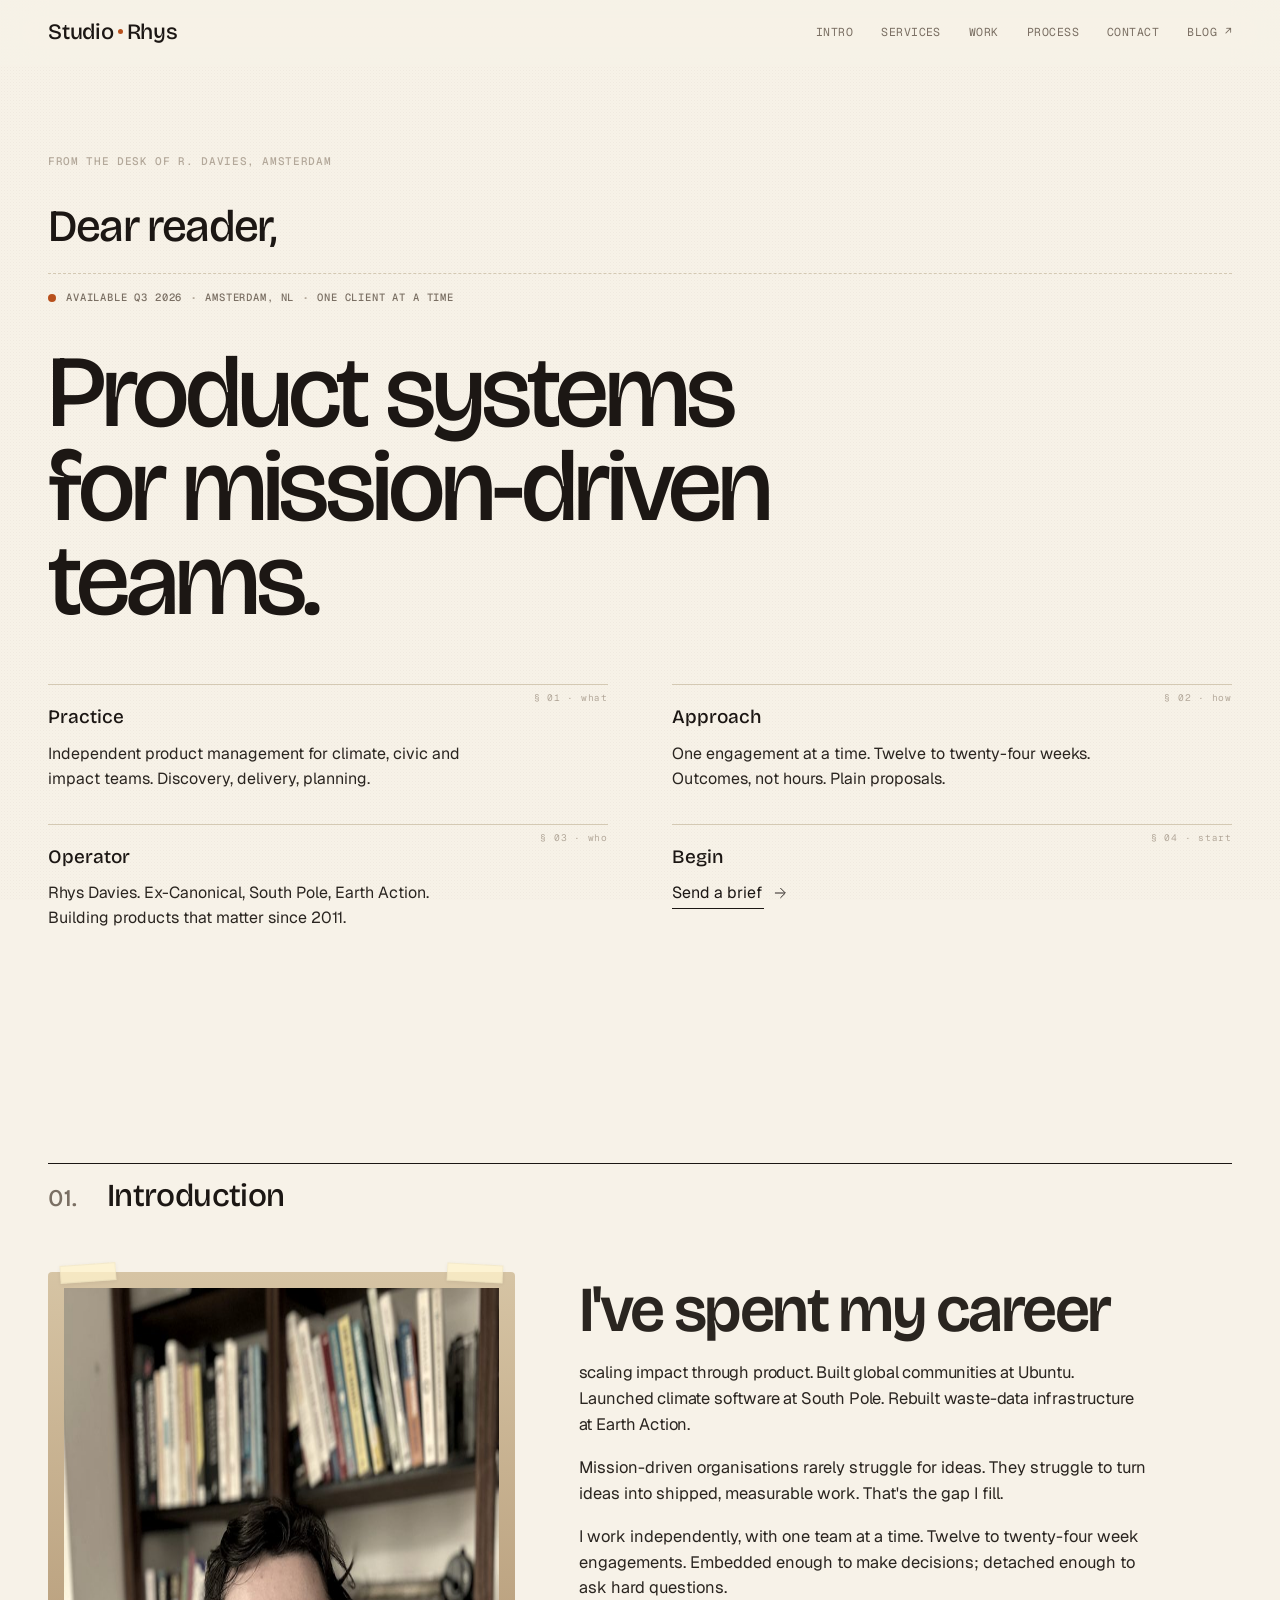
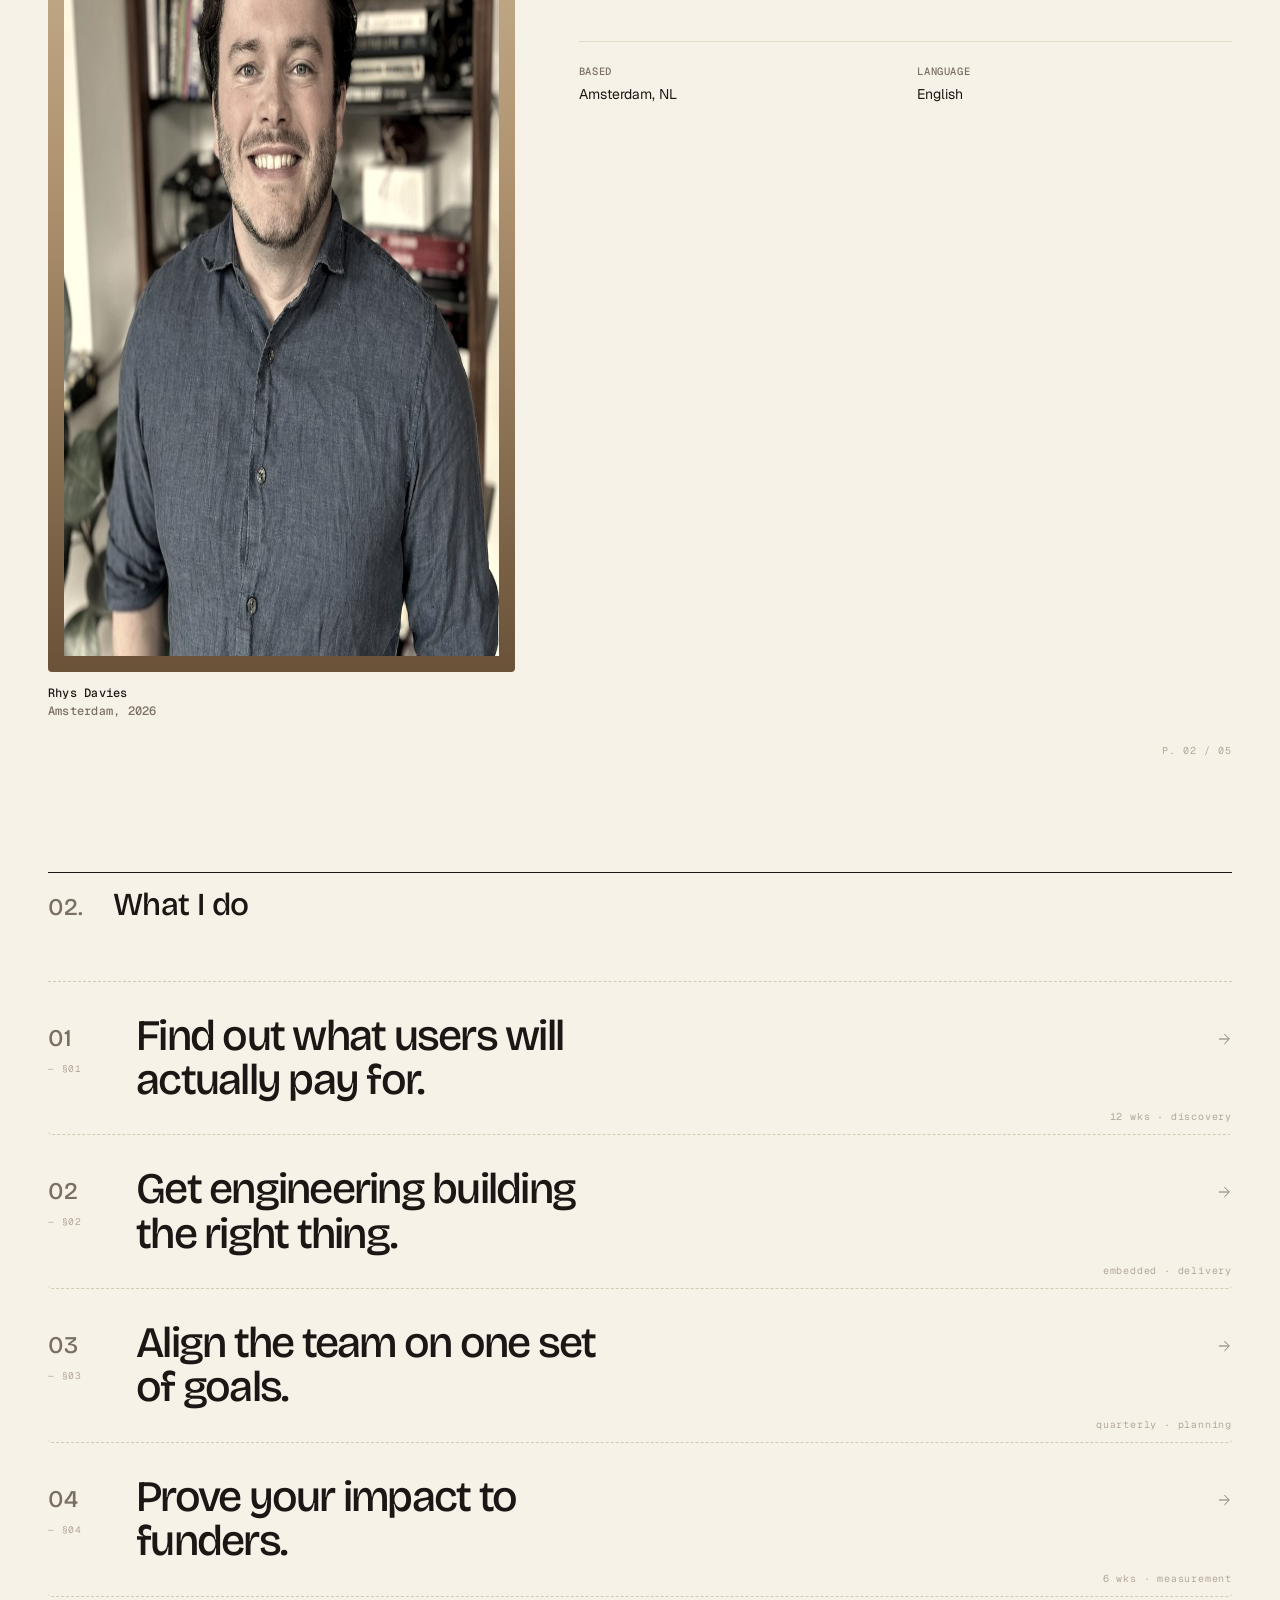
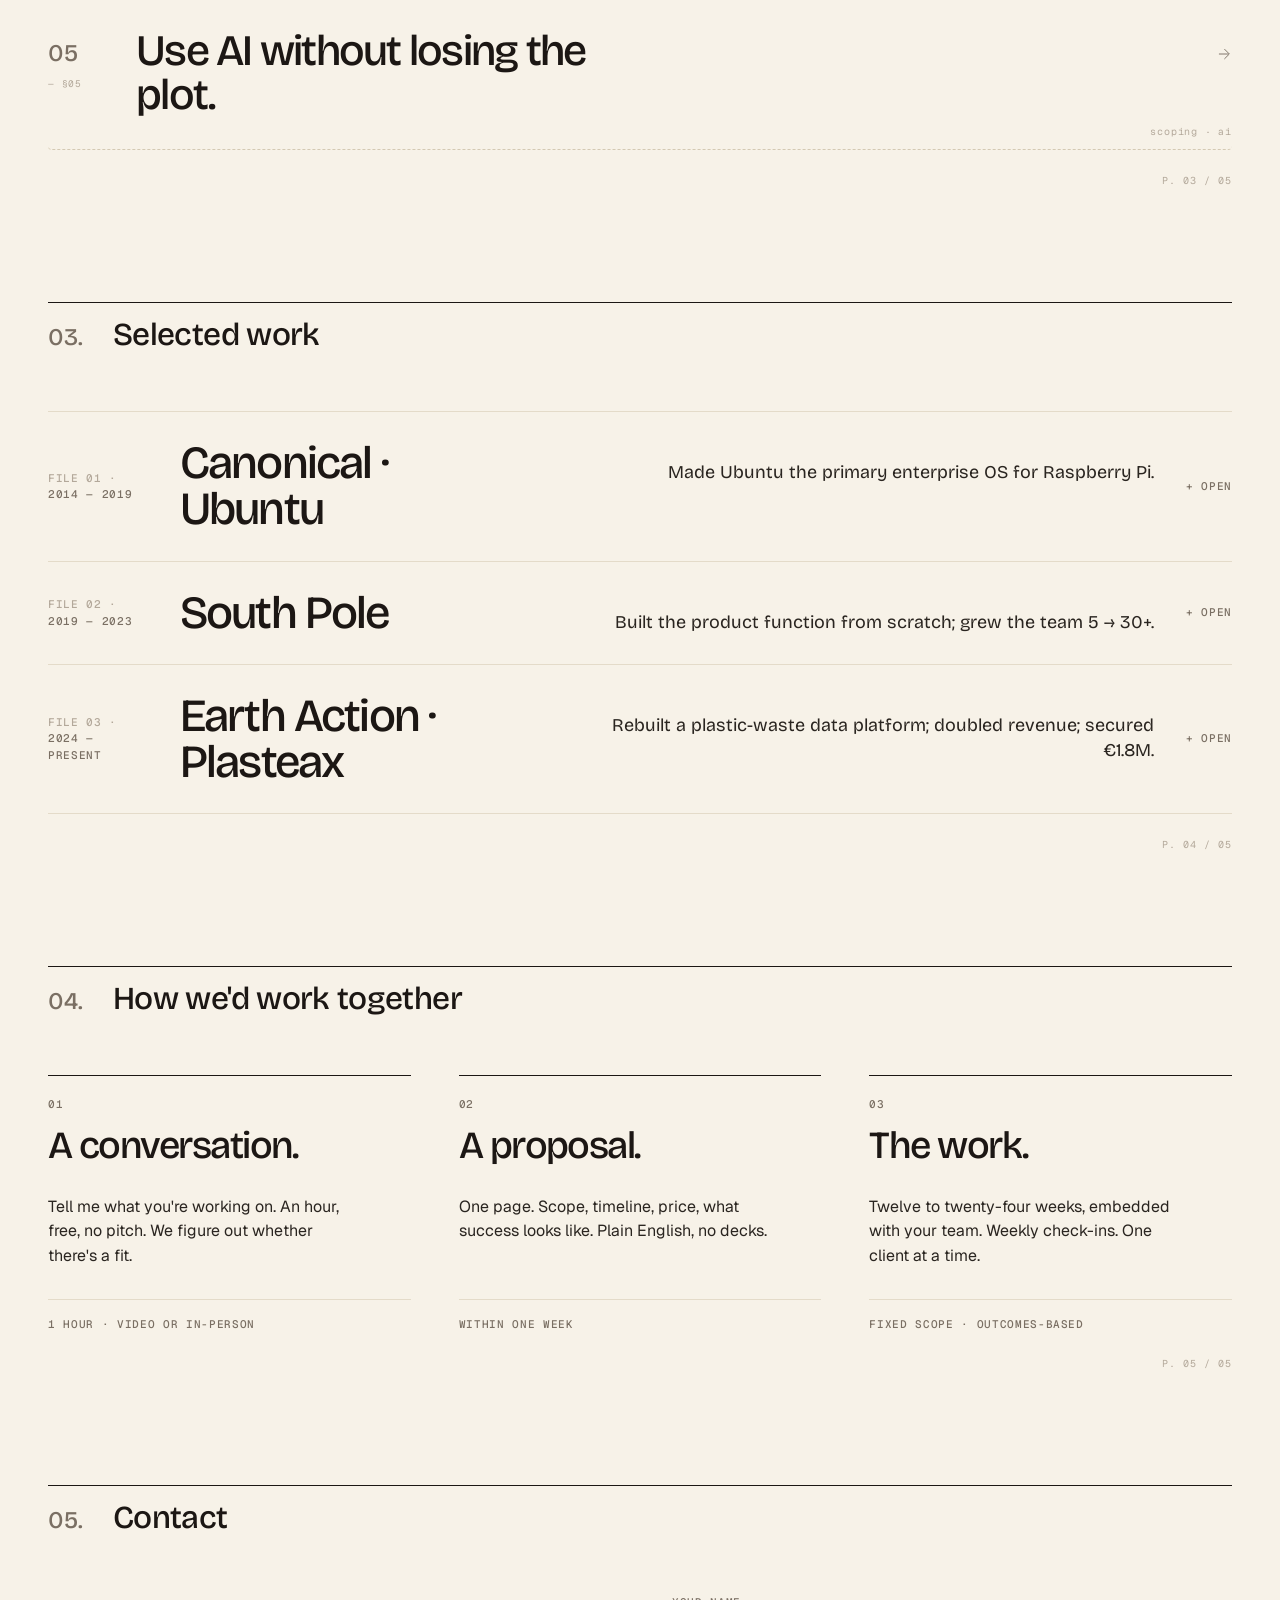
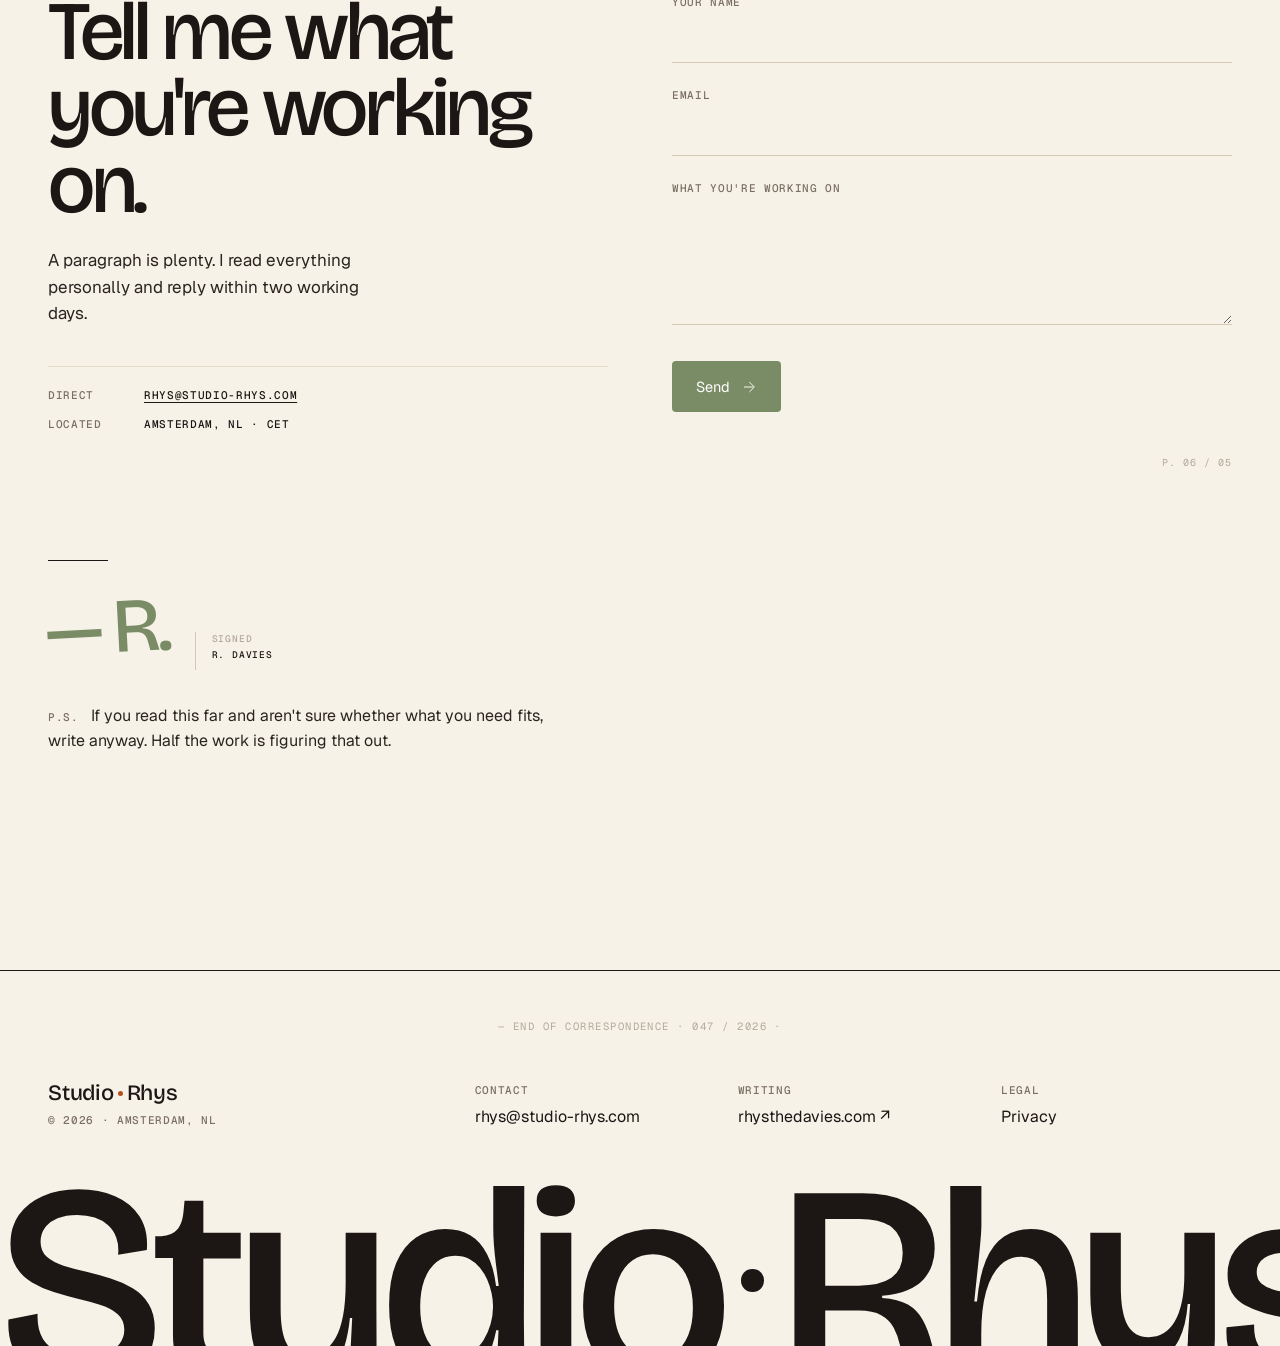
==== index.html @ d521cbc3 "Fix typo in CSS property for photo slot" ====
<!DOCTYPE html>
<html lang="en-GB">
<head>
<meta charset="utf-8">
<title>StudioRhys — Product systems for mission-driven teams</title>
<meta name="viewport" content="width=device-width, initial-scale=1">
<meta name="description" content="StudioRhys is an independent product management practice for mission-driven organisations. Discovery, delivery, planning. One client at a time. Amsterdam.">

<!-- Open Graph -->
<meta property="og:title" content="StudioRhys — Product systems for mission-driven teams">
<meta property="og:description" content="Independent product management for climate, civic and impact teams. Discovery, delivery, planning. One client at a time.">
<meta property="og:type" content="website">
<meta property="og:url" content="https://studio-rhys.com">
<meta property="og:locale" content="en_GB">
<meta name="twitter:card" content="summary">
<meta name="twitter:title" content="StudioRhys — Product systems for mission-driven teams">
<meta name="twitter:description" content="Independent product management for climate, civic and impact teams. Discovery, delivery, planning. One client at a time.">
<link rel="canonical" href="https://studio-rhys.com">

<!-- Fonts: Bricolage Grotesque (display), Geist (body), Geist Mono (labels) -->
<link rel="preconnect" href="https://fonts.googleapis.com">
<link rel="preconnect" href="https://fonts.gstatic.com" crossorigin>
<link href="https://fonts.googleapis.com/css2?family=Bricolage+Grotesque:opsz,wght@10..48,300..800&family=Geist:wght@300;400;500;600;700&family=Geist+Mono:wght@400;500&display=swap" rel="stylesheet">

<style>
/* ==========================================================================
   DESIGN TOKENS
   Modern typography + warm palette + sage accent.
   ========================================================================== */

:root {
  /* Palette */
  --bg:       #f7f2e8;
  --ink:      #1c1714;
  --ink-soft: #2a2520;
  --muted:    #7a6f63;
  --muted-2:  #b3a89a;
  --line:     #e4dbc9;
  --hairline: #d4c9b3;
  --accent:   #7a8c66;   /* sage — buttons, signature */
  --accent-2: #b8501c;   /* terracotta — dot, status pulse */

  /* Typography */
  --font-display: 'Bricolage Grotesque', system-ui, sans-serif;
  --font-body:    'Geist', system-ui, sans-serif;
  --font-mono:    'Geist Mono', ui-monospace, monospace;

  /* Spacing */
  --radius-sm: 4px;

  /* Paper noise texture (subtle dot pattern) */
  --paper-noise:
    radial-gradient(rgba(94,72,40,0.05) 1px, transparent 1px) 0 0 / 3px 3px,
    radial-gradient(rgba(94,72,40,0.04) 1px, transparent 1px) 1.5px 1.5px / 3px 3px;
}


/* ==========================================================================
   RESET & BASE
   ========================================================================== */

*, *::before, *::after { box-sizing: border-box; }
html { scroll-behavior: smooth; }

html, body {
  margin: 0; padding: 0;
  background: var(--bg);
  color: var(--ink);
  font-family: var(--font-body);
  font-size: 16px;
  line-height: 1.5;
  -webkit-font-smoothing: antialiased;
  text-rendering: optimizeLegibility;
  /* ss01 + cv11 are Geist-specific stylistic alternates */
  font-feature-settings: "ss01", "cv11";
}

body { overflow-x: hidden; position: relative; }

/* Paper texture overlay — fixed behind all content */
body::before {
  content: "";
  position: fixed; inset: 0;
  pointer-events: none;
  background: var(--paper-noise);
  mix-blend-mode: multiply;
  opacity: 0.8;
  z-index: 1;
}
body > * { position: relative; z-index: 2; }

::selection { background: var(--ink); color: var(--bg); }
a { color: inherit; text-decoration: none; }


/* ==========================================================================
   UTILITY CLASSES
   ========================================================================== */

.mono {
  font-family: var(--font-mono);
  font-size: 11px;
  letter-spacing: 0.06em;
  text-transform: uppercase;
  font-weight: 500;
}

.display {
  font-family: var(--font-display);
  font-weight: 500;
  letter-spacing: -0.04em;
  line-height: 0.92;
}

.muted { color: var(--muted); }
.dim   { color: var(--muted-2); }


/* ==========================================================================
   LAYOUT
   ========================================================================== */

.container {
  width: 100%;
  max-width: 1440px;
  margin: 0 auto;
  padding-left: 48px;
  padding-right: 48px;
}

section {
  padding-top: 96px;
  padding-bottom: 56px;
  scroll-margin-top: 80px;
  position: relative;
}
#hero { padding-top: 8px; }

/* Page numbers — auto-incremented per section */
main { counter-reset: pg; }
main > section { counter-increment: pg; }
main > section::after {
  content: "p. 0" counter(pg) " / 05";
  position: absolute;
  bottom: 18px; right: 48px;
  font-family: var(--font-mono);
  font-size: 10px;
  color: var(--muted-2);
  letter-spacing: 0.10em;
  text-transform: uppercase;
}
#hero::after { display: none; }

/* Section headers — numbered with display type */
.section-label {
  display: flex;
  align-items: baseline;
  gap: 18px;
  margin-bottom: 56px;
  padding-top: 16px;
  border-top: 1px solid var(--ink);
}
.section-label .num {
  font-family: var(--font-display);
  font-size: 24px;
  letter-spacing: 0;
  text-transform: none;
  color: var(--muted);
  padding-right: 12px;
  font-weight: 500;
}
.section-label .num::after { content: "."; }
.section-label .title {
  font-family: var(--font-display);
  font-size: 32px;
  letter-spacing: -0.02em;
  text-transform: none;
  color: var(--ink);
  line-height: 1;
  font-weight: 500;
}


/* ==========================================================================
   NAV — Fixed top bar with blur backdrop
   ========================================================================== */

.nav-wrap {
  position: fixed;
  top: 0; left: 0; right: 0;
  z-index: 100;
  backdrop-filter: blur(20px) saturate(140%);
  -webkit-backdrop-filter: blur(20px) saturate(140%);
  background: color-mix(in oklab, var(--bg) 78%, transparent);
  border-bottom: 1px solid transparent;
  transition: border-color .25s ease;
}
.nav-wrap.scrolled { border-bottom-color: var(--line); }

.nav {
  display: flex;
  align-items: center;
  justify-content: space-between;
  height: 64px;
}

.wordmark {
  font-family: var(--font-display);
  font-weight: 500;
  font-size: 22px;
  letter-spacing: -0.01em;
  line-height: 1;
}
.wordmark .dot {
  display: inline-block;
  width: 5px; height: 5px;
  background: var(--accent-2);
  border-radius: 50%;
  margin: 0 4px 3px;
  vertical-align: middle;
}

.nav-links { display: flex; gap: 28px; }
.nav-links a {
  font-family: var(--font-mono);
  font-size: 11.5px;
  letter-spacing: 0.04em;
  text-transform: uppercase;
  color: var(--muted);
  position: relative;
  padding: 4px 0;
  transition: color .2s ease;
}
.nav-links a:hover,
.nav-links a.active { color: var(--ink); }

/* Active indicator dot */
.nav-links a.active::before {
  content: "";
  position: absolute;
  left: -10px; top: 50%;
  transform: translateY(-50%);
  width: 4px; height: 4px;
  background: var(--accent-2);
  border-radius: 50%;
}


/* ==========================================================================
   SALUTATION — Letter-style header
   ========================================================================== */

.salutation {
  padding-top: 120px;
  padding-bottom: 0;
}
.salutation__head { padding-top: 28px; }
.salutation__dear {
  font-size: clamp(26px, 3.5vw, 48px);
  margin: 32px 0 0;
  line-height: 1;
  color: var(--ink);
  letter-spacing: -0.04em;
  font-weight: 500;
}


/* ==========================================================================
   HERO — System variant with status bar and KVP grid
   ========================================================================== */

.hero-container {
  padding-top: 16px;
  padding-bottom: 80px;
}
.hero {
  width: 100%;
  display: flex;
  flex-direction: column;
}

/* Status bar — availability, location, engagement model */
.status-bar {
  display: flex;
  align-items: center;
  gap: 10px;
  border-top: 1px dashed var(--hairline);
  padding: 12px 0;
  color: var(--muted);
  flex-wrap: wrap;
}
.status-bar > .mono {
  white-space: nowrap;
  font-size: 10.5px;
  letter-spacing: 0.08em;
}

/* Pulsing availability dot */
.status-dot {
  width: 8px; height: 8px;
  background: var(--accent-2);
  border-radius: 50%;
  animation: livePulse 2s ease-out infinite;
}
@keyframes livePulse {
  0%   { box-shadow: 0 0 0 0   color-mix(in oklab, var(--accent-2) 45%, transparent); }
  100% { box-shadow: 0 0 0 12px color-mix(in oklab, var(--accent-2) 0%, transparent); }
}
.status-sep { color: var(--muted-2); }

.hero__headline {
  font-size: clamp(56px, 8vw, 120px);
  max-width: 18ch;
  padding: 24px 0 56px;
  margin: 0;
}

/* Key-value pairs grid */
.hero__system-grid {
  display: grid;
  grid-template-columns: 1fr 1fr;
  gap: 32px 64px;
}

.kvp {
  display: flex;
  flex-direction: column;
  gap: 10px;
  position: relative;
  padding-top: 18px;
  border-top: 1px solid var(--hairline);
}
/* Section reference labels */
.kvp::before {
  position: absolute;
  top: 6px; right: 0;
  font-family: var(--font-mono);
  font-size: 9.5px;
  color: var(--muted-2);
  letter-spacing: 0.08em;
}
.kvp:nth-child(1)::before { content: "§ 01 · what"; }
.kvp:nth-child(2)::before { content: "§ 02 · how"; }
.kvp:nth-child(3)::before { content: "§ 03 · who"; }
.kvp:nth-child(4)::before { content: "§ 04 · start"; }

.kvp .mono {
  font-family: var(--font-display);
  font-size: 19px;
  letter-spacing: 0;
  color: var(--ink);
  text-transform: none;
  font-weight: 500;
}
.kvp p {
  max-width: 38ch;
  font-size: 16px;
  line-height: 1.55;
  color: var(--ink-soft);
  margin: 0;
}

/* Underlined arrow link */
.cta-link {
  display: inline-flex;
  align-items: center;
  gap: 10px;
  color: var(--ink);
  font-size: 16px;
  position: relative;
  transition: gap .2s ease;
}
.cta-link::before {
  content: '';
  position: absolute;
  left: 0; right: 24px; bottom: -3px;
  height: 1px;
  background: currentColor;
}
.cta-link:hover { gap: 16px; color: var(--accent); }


/* ==========================================================================
   INTRO — Photo + bio grid
   ========================================================================== */

.intro-grid {
  display: grid;
  grid-template-columns: 5fr 7fr;
  gap: 64px;
  align-items: start;
}

/* Tape effect on photo corners */
.intro-photo { position: relative; }
.intro-photo::before,
.intro-photo::after {
  content: "";
  position: absolute;
  width: 56px; height: 18px;
  background: rgba(255,243,205,0.75);
  border: 1px solid rgba(0,0,0,0.04);
  top: -8px; z-index: 3;
  box-shadow: 0 1px 4px rgba(0,0,0,0.06);
}
.intro-photo::before { left: 12px; transform: rotate(-4deg); }
.intro-photo::after  { right: 12px; transform: rotate(3deg); }

/* Photo placeholder — replace with <img> when ready */
.photo-slot {
  aspect-ratio: 4 / 5;
  width: 100%;
  object-fir: cover;
  background: linear-gradient(180deg, #d6c4a4, #b09471 50%, #6a5239);
  position: relative;
  overflow: hidden;
  display: flex;
  align-items: flex-end;
  justify-content: space-between;
  padding: 16px;
  border-radius: var(--radius-sm);
}
.photo-slot__noise {
  position: absolute; inset: 0;
  background-image:
    radial-gradient(rgba(255,255,255,.08) 1px, transparent 1px),
    repeating-linear-gradient(45deg, transparent 0 2px, rgba(0,0,0,.04) 2px 4px);
  background-size: 3px 3px, auto;
  mix-blend-mode: overlay;
  pointer-events: none;
}
.photo-slot__label {
  position: relative;
  color: rgba(255,255,255,.85);
  font-size: 10px;
  background: rgba(0,0,0,.35);
  padding: 4px 8px;
  backdrop-filter: blur(8px);
}

.photo-caption {
  margin-top: 12px;
  font-size: 12px;
  line-height: 1.5;
  text-transform: none;
  letter-spacing: 0.02em;
}

/* Bio text */
.intro-body { padding-top: 8px; }

.lede {
  font-size: clamp(22px, 2.4vw, 32px);
  line-height: 1.32;
  letter-spacing: -0.01em;
  margin-bottom: 40px;
  color: var(--ink);
  max-width: 52ch;
}
.lede .display {
  display: block;
  font-size: clamp(48px, 5vw, 80px);
  line-height: 0.95;
  margin-bottom: 20px;
  letter-spacing: -0.04em;
  font-weight: 600;
}

.intro-body p {
  font-size: 16.5px;
  line-height: 1.55;
  color: var(--ink-soft);
  margin: 0 0 18px;
  max-width: 52ch;
}

.intro-meta {
  display: grid;
  grid-template-columns: 1fr 1fr;
  margin-top: 40px;
  padding-top: 22px;
  border-top: 1px solid var(--line);
  gap: 24px;
}
.intro-meta > div { display: flex; flex-direction: column; gap: 4px; }
.intro-meta span     { font-size: 14px; }
.intro-meta .mono    { font-size: 10.5px; }


/* ==========================================================================
   SERVICES — Hover-reveal rows with CSS counters
   ========================================================================== */

.services {
  list-style: none;
  margin: 0; padding: 0;
  counter-reset: svc;
  border-top: 1px dashed var(--hairline);
}

.service-row {
  counter-increment: svc;
  display: grid;
  grid-template-columns: 64px 1fr;
  gap: 24px;
  padding: 32px 0;
  border-bottom: 1px dashed var(--hairline);
  cursor: pointer;
  transition: background .25s ease, padding .25s ease;
  outline: none;
  border-radius: var(--radius-sm);
  position: relative;
}
.service-row.is-hover {
  background: rgba(28,23,20,0.035);
  padding-left: 16px;
  padding-right: 16px;
}

.service-row__num {
  font-family: var(--font-display);
  font-size: 24px;
  letter-spacing: 0;
  text-transform: none;
  color: var(--muted);
  padding-top: 6px;
  align-self: start;
  font-weight: 500;
}
/* Counter sub-label */
.service-row__num::after {
  content: " — §" counter(svc, decimal-leading-zero);
  display: block;
  font-family: var(--font-mono);
  font-weight: 400;
  font-size: 9.5px;
  color: var(--muted-2);
  margin-top: 6px;
  letter-spacing: 0.08em;
}
.service-row.is-hover .service-row__num { color: var(--ink); }

.service-row__top {
  display: flex;
  align-items: flex-start;
  justify-content: space-between;
  gap: 24px;
}
.service-row__problem {
  font-size: clamp(28px, 3.4vw, 48px);
  line-height: 1.02;
  max-width: 18ch;
  margin: 0;
}

.service-row__chevron {
  color: var(--muted);
  padding-top: 16px;
  transition: transform .3s ease, color .25s ease;
}
.service-row.is-hover .service-row__chevron {
  transform: translateX(8px) rotate(-45deg);
  color: var(--ink);
}

/* Reveal panel — hidden by default, shown on hover/focus */
.service-row__reveal {
  overflow: hidden;
  max-height: 0;
  opacity: 0;
  transform: translateY(-4px);
  transition: max-height .35s ease, opacity .3s ease, transform .35s ease, padding .35s ease;
}
.service-row.is-hover .service-row__reveal {
  max-height: 200px;
  opacity: 1;
  transform: translateY(0);
  padding-top: 18px;
}

.service-row__frame {
  font-size: 15px;
  line-height: 1.5;
  color: var(--ink-soft);
  margin-bottom: 4px;
}
.service-row__frame .mono { color: var(--muted); }
.service-row__detail {
  font-size: 14.5px;
  color: var(--muted);
  max-width: 60ch;
}

/* Per-row engagement type labels (bottom-right) */
.service-row::after {
  position: absolute;
  right: 0; bottom: 10px;
  font-family: var(--font-mono);
  font-size: 10px;
  color: var(--muted-2);
  letter-spacing: 0.08em;
  text-transform: lowercase;
  white-space: nowrap;
  transition: color .2s ease;
  pointer-events: none;
}
.service-row:nth-child(1)::after { content: "12 wks · discovery"; }
.service-row:nth-child(2)::after { content: "embedded · delivery"; }
.service-row:nth-child(3)::after { content: "quarterly · planning"; }
.service-row:nth-child(4)::after { content: "6 wks · measurement"; }
.service-row:nth-child(5)::after { content: "scoping · ai"; }
.service-row.is-hover::after { color: var(--ink); }


/* ==========================================================================
   SELECTED WORK — Expandable accordion rows
   ========================================================================== */

.work-list {
  list-style: none;
  margin: 0; padding: 0;
  counter-reset: file;
}
.work-row {
  border-top: 1px solid var(--line);
  counter-increment: file;
}
.work-row:last-child { border-bottom: 1px solid var(--line); }

.work-row__head {
  all: unset;
  box-sizing: border-box;
  display: grid;
  grid-template-columns: 100px minmax(180px, 1.2fr) 2fr auto;
  align-items: baseline;
  gap: 32px;
  padding: 28px 0;
  width: 100%;
  cursor: pointer;
  text-align: left;
  transition: padding .3s ease;
}
.work-row__head:hover { padding-left: 8px; }

.work-row__years { color: var(--muted); align-self: center; }
/* FILE prefix from CSS counter */
.work-row__years::before {
  content: "FILE " counter(file, decimal-leading-zero) " · ";
  color: var(--muted-2);
}

.work-row__org {
  font-size: clamp(28px, 3.6vw, 56px);
  line-height: 1;
  margin: 0;
}
.work-row__oneliner {
  text-align: right;
  color: var(--ink-soft);
  font-family: var(--font-display);
  font-size: 18px;
  line-height: 1.4;
  max-width: 48ch;
  justify-self: end;
}

.work-row__toggle { color: var(--muted); align-self: center; }
.work-row.is-open .work-row__toggle { color: var(--ink); }

/* Expandable body */
.work-row__body {
  max-height: 0;
  overflow: hidden;
  transition: max-height .45s ease;
}
.work-row.is-open .work-row__body { max-height: 400px; }

.work-row__body-inner {
  display: grid;
  grid-template-columns: 100px 1fr;
  gap: 32px;
  padding: 0 0 32px;
}
.work-row__role { display: flex; flex-direction: column; gap: 4px; }
.work-row__role span:last-child {
  font-size: 13px;
  color: var(--ink);
  text-transform: none;
  letter-spacing: 0;
}

.work-details {
  margin: 0;
  display: grid;
  grid-template-columns: 110px 1fr;
  gap: 12px 32px;
  max-width: 78ch;
}
.work-details dt { padding-top: 2px; }
.work-details dd {
  margin: 0;
  font-size: 15px;
  line-height: 1.5;
  color: var(--ink-soft);
}


/* ==========================================================================
   PROCESS — Three-column step cards
   ========================================================================== */

.process {
  display: grid;
  grid-template-columns: repeat(3, 1fr);
  gap: 48px;
}
.process__step {
  border-top: 1px solid var(--ink);
  padding-top: 20px;
  display: flex;
  flex-direction: column;
  gap: 14px;
}
.process__num { color: var(--muted); }
.process__title {
  font-size: clamp(28px, 3vw, 44px);
  line-height: 1;
  margin: 0;
}
.process__body {
  font-size: 16px;
  line-height: 1.55;
  color: var(--ink-soft);
  max-width: 28ch;
}
.process__meta {
  margin-top: auto;
  padding-top: 16px;
  border-top: 1px solid var(--line);
}


/* ==========================================================================
   CONTACT — Split grid with form
   ========================================================================== */

.contact-grid {
  display: grid;
  grid-template-columns: 1fr 1fr;
  gap: 64px;
  align-items: start;
}
.contact-headline {
  font-size: clamp(48px, 6.5vw, 100px);
  margin: 0 0 24px;
}
.contact-sub {
  font-size: 17px;
  line-height: 1.55;
  color: var(--ink-soft);
  max-width: 32ch;
  margin: 0 0 40px;
}

.contact-direct {
  display: flex;
  flex-direction: column;
  gap: 12px;
  border-top: 1px solid var(--line);
  padding-top: 20px;
}
.contact-direct > div { display: flex; align-items: baseline; gap: 16px; }
.contact-direct .muted { width: 80px; flex-shrink: 0; }
.contact-direct a {
  text-decoration: underline;
  text-decoration-thickness: 1px;
  text-underline-offset: 3px;
}
.contact-direct a:hover { color: var(--muted); }

/* Form fields */
.contact-form { display: flex; flex-direction: column; gap: 24px; }
.field { display: flex; flex-direction: column; gap: 6px; }
.field__top { display: flex; justify-content: space-between; align-items: baseline; }
.field__top .mono { color: var(--muted); }

.field__input {
  appearance: none;
  border: 0;
  border-bottom: 1px solid var(--hairline);
  background: transparent;
  padding: 8px 0 12px;
  font-family: var(--font-body);
  font-size: 17px;
  color: var(--ink);
  outline: none;
  transition: border-color .2s ease;
  resize: vertical;
  line-height: 1.5;
  border-radius: 0;
}
.field__input:focus { border-bottom-color: var(--ink); }

.submit {
  align-self: flex-start;
  margin-top: 12px;
  appearance: none;
  border: 0;
  background: var(--accent);
  color: #fdfdfc;
  padding: 16px 24px;
  font-family: var(--font-body);
  font-size: 14.5px;
  letter-spacing: 0.01em;
  cursor: pointer;
  display: inline-flex;
  align-items: center;
  gap: 10px;
  transition: gap .2s ease, background .2s ease, transform .2s ease;
  border-radius: var(--radius-sm);
}
.submit:hover {
  gap: 14px;
  background: color-mix(in oklab, var(--accent) 88%, black);
  transform: translateY(-1px);
}


/* ==========================================================================
   POSTSCRIPT — Signature and closing note
   ========================================================================== */

.postscript {
  padding-top: 72px;
  padding-bottom: 80px;
}
.postscript__rule {
  width: 60px;
  height: 1px;
  background: var(--ink);
  margin-bottom: 32px;
}
.postscript__inner { display: flex; flex-direction: column; gap: 18px; }
.postscript__sig-row { display: flex; align-items: flex-end; gap: 24px; }
.postscript__sig {
  font-size: clamp(48px, 6vw, 88px);
  line-height: 1;
  color: var(--accent);
  transform: rotate(-3deg);
  transform-origin: left bottom;
  letter-spacing: -0.04em;
  font-weight: 500;
}
.postscript__sig-meta {
  display: flex;
  flex-direction: column;
  gap: 2px;
  font-size: 9.5px;
  letter-spacing: 0.08em;
  padding-bottom: 8px;
  border-left: 1px solid var(--hairline);
  padding-left: 16px;
}
.postscript__ps {
  font-size: 16px;
  line-height: 1.55;
  color: var(--ink-soft);
  max-width: 48ch;
}
.postscript__ps .mono { color: var(--muted); margin-right: 8px; }


/* ==========================================================================
   FOOTER
   ========================================================================== */

.site-foot {
  margin-top: 120px;
  padding: 48px 0 0;
  border-top: 1px solid var(--ink);
  overflow: hidden;
}
.site-foot::before {
  content: "— end of correspondence · 047 / 2026 ·";
  display: block;
  text-align: center;
  font-family: var(--font-mono);
  font-size: 10.5px;
  color: var(--muted-2);
  letter-spacing: 0.14em;
  text-transform: uppercase;
  padding: 0 48px 48px;
}
.site-foot__inner {
  display: grid;
  grid-template-columns: 1fr 2fr;
  gap: 48px;
  align-items: start;
  padding-bottom: 48px;
}
.site-foot__brand { display: flex; flex-direction: column; gap: 8px; }
.site-foot__cols {
  display: grid;
  grid-template-columns: repeat(3, 1fr);
  gap: 32px;
}
.site-foot__cols > div { display: flex; flex-direction: column; gap: 6px; }
.site-foot__cols a { color: var(--ink); }
.site-foot__cols a:hover { color: var(--muted); }

/* Giant wordmark */
.site-foot__big {
  font-size: clamp(120px, 22vw, 360px);
  line-height: 0.78;
  margin: 0 -48px -0.18em;
  padding: 0 48px;
  color: var(--ink);
  letter-spacing: -0.03em;
  white-space: nowrap;
  overflow: hidden;
  user-select: none;
}
.site-foot__big .dot {
  display: inline-block;
  width: 0.08em; height: 0.08em;
  background: var(--ink);
  border-radius: 50%;
  vertical-align: middle;
  margin: 0 0.06em 0.18em;
}


/* ==========================================================================
   RESPONSIVE — Tablet and mobile
   ========================================================================== */

@media (max-width: 1100px) {
  .intro-grid { grid-template-columns: 4fr 8fr; gap: 40px; }
  .work-row__head { grid-template-columns: 80px 1fr 1.4fr auto; gap: 20px; }
  .contact-grid { gap: 40px; }
}

@media (max-width: 880px) {
  .container { padding-left: 24px; padding-right: 24px; }
  .nav-links { display: none; }

  section { padding-top: 64px; padding-bottom: 32px; }
  .section-label { margin-bottom: 28px; }
  main > section::after { right: 24px; }
  .salutation { padding-top: 80px; }

  /* Hero */
  .hero__system-grid { grid-template-columns: 1fr; gap: 24px; }
  .hero__headline { font-size: clamp(48px, 14vw, 96px) !important; }

  /* Intro */
  .intro-grid { grid-template-columns: 1fr; }
  .photo-slot { max-width: 320px; }

  /* Services */
  .service-row { grid-template-columns: 36px 1fr; gap: 12px; padding: 22px 0; }
  .service-row__problem { font-size: 26px !important; }
  .service-row::after { display: none; }

  /* Work */
  .work-row__head {
    grid-template-columns: 1fr auto;
    grid-template-rows: auto auto auto;
    gap: 4px;
  }
  .work-row__years   { grid-column: 1; grid-row: 1; }
  .work-row__org     { grid-column: 1/-1; grid-row: 2; font-size: 32px !important; }
  .work-row__oneliner { grid-column: 1/-1; grid-row: 3; text-align: left; max-width: none; font-size: 15px; }
  .work-row__toggle  { grid-column: 2; grid-row: 1; }
  .work-row__body-inner { grid-template-columns: 1fr; gap: 16px; }

  /* Process */
  .process { grid-template-columns: 1fr; gap: 28px; }

  /* Contact */
  .contact-grid { grid-template-columns: 1fr; }

  /* Footer */
  .site-foot__inner { grid-template-columns: 1fr; }
  .site-foot__cols { grid-template-columns: 1fr 1fr; }
  .site-foot__big {
    font-size: clamp(80px, 18vw, 200px);
    margin: 0 -24px -0.18em;
    padding: 0 24px;
  }
}
</style>
</head>
<body>

<!-- ════════════════════════════════════════════════════════════════════════
     NAV
     ════════════════════════════════════════════════════════════════════════ -->
<div class="nav-wrap" id="nav">
  <div class="container">
    <nav class="nav" aria-label="Primary">
      <a href="#hero" class="wordmark display">Studio<span class="dot"></span>Rhys</a>
      <div class="nav-links">
        <a href="#intro">Intro</a>
        <a href="#services">Services</a>
        <a href="#work">Work</a>
        <a href="#process">Process</a>
        <a href="#contact">Contact</a>
        <a href="https://rhysthedavies.com" target="_blank" rel="noopener">Blog ↗</a>
      </div>
    </nav>
  </div>
</div>

<!-- ════════════════════════════════════════════════════════════════════════
     SALUTATION — Letter-style header
     ════════════════════════════════════════════════════════════════════════ -->
<div class="salutation container">
  <div class="salutation__head">
    <span class="mono dim">From the desk of R. Davies, Amsterdam</span>
  </div>
  <h2 class="display salutation__dear">Dear reader,</h2>
</div>

<!-- ════════════════════════════════════════════════════════════════════════
     MAIN CONTENT
     ════════════════════════════════════════════════════════════════════════ -->
<main>

  <!-- HERO -->
  <section id="hero" aria-label="Introduction">
    <div class="container hero-container">
      <div class="hero">
        <div class="status-bar">
          <span class="status-dot" aria-hidden="true"></span>
          <span class="mono">Available Q3 2026</span>
          <span class="status-sep">·</span>
          <span class="mono">Amsterdam, NL</span>
          <span class="status-sep">·</span>
          <span class="mono">One client at a time</span>
        </div>
        <h1 class="display hero__headline">
          Product systems<br>for mission-driven<br>teams.
        </h1>
        <div class="hero__system-grid">
          <div class="kvp">
            <span class="mono muted">Practice</span>
            <p>Independent product management for climate, civic and impact teams. Discovery, delivery, planning.</p>
          </div>
          <div class="kvp">
            <span class="mono muted">Approach</span>
            <p>One engagement at a time. Twelve to twenty-four weeks. Outcomes, not hours. Plain proposals.</p>
          </div>
          <div class="kvp">
            <span class="mono muted">Operator</span>
            <p>Rhys Davies. Ex-Canonical, South Pole, Earth Action. Building products that matter since 2011.</p>
          </div>
          <div class="kvp">
            <span class="mono muted">Begin</span>
            <p><a href="#contact" class="cta-link"><span>Send a brief</span> <svg viewBox="0 0 24 24" width="16" height="16" fill="none" stroke="currentColor" stroke-width="1.4" aria-hidden="true"><path d="M5 12h13M13 5l7 7-7 7" stroke-linecap="round" stroke-linejoin="round"/></svg></a></p>
          </div>
        </div>
      </div>
    </div>
  </section>

  <!-- INTRO -->
  <section id="intro" aria-label="About">
    <div class="container">
      <div class="section-label">
        <span class="mono num">01</span>
        <span class="mono title">Introduction</span>
      </div>
      <div class="intro-grid">
        <div class="intro-photo">

      <img src="/rhys.jpg" alt="Rhys Davies" class="photo-slot" loading="lazy" width="800" height="1000">

           
          <div class="photo-caption mono">
            Rhys Davies<br>
            <span class="muted">Amsterdam, 2026</span>
          </div>
        </div>
        <div class="intro-body">
          <p class="lede">
            <span class="display">I've spent my career</span>
            scaling impact through product. Built global communities at Ubuntu. Launched climate software at South Pole. Rebuilt waste-data infrastructure at Earth Action.
          </p>
          <p>Mission-driven organisations rarely struggle for ideas. They struggle to turn ideas into shipped, measurable work. That's the gap I fill.</p>
          <p>I work independently, with one team at a time. Twelve to twenty-four week engagements. Embedded enough to make decisions; detached enough to ask hard questions.</p>
          <div class="intro-meta">
            <div>
              <span class="mono muted">Based</span>
              <span>Amsterdam, NL</span>
            </div>
            <div>
              <span class="mono muted">Language</span>
              <span>English</span>
            </div>
          </div>
        </div>
      </div>
    </div>
  </section>

  <!-- SERVICES — Populated by JS -->
  <section id="services" aria-label="Services">
    <div class="container">
      <div class="section-label">
        <span class="mono num">02</span>
        <span class="mono title">What I do</span>
      </div>
      <ol class="services" id="services-list"></ol>
    </div>
  </section>

  <!-- SELECTED WORK — Populated by JS -->
  <section id="work" aria-label="Selected work">
    <div class="container">
      <div class="section-label">
        <span class="mono num">03</span>
        <span class="mono title">Selected work</span>
      </div>
      <ul class="work-list" id="work-list"></ul>
    </div>
  </section>

  <!-- PROCESS -->
  <section id="process" aria-label="How we'd work together">
    <div class="container">
      <div class="section-label">
        <span class="mono num">04</span>
        <span class="mono title">How we'd work together</span>
      </div>
      <div class="process">
        <div class="process__step">
          <div class="mono process__num">01</div>
          <h3 class="display process__title">A conversation.</h3>
          <p class="process__body">Tell me what you're working on. An hour, free, no pitch. We figure out whether there's a fit.</p>
          <div class="mono muted process__meta">1 hour · video or in-person</div>
        </div>
        <div class="process__step">
          <div class="mono process__num">02</div>
          <h3 class="display process__title">A proposal.</h3>
          <p class="process__body">One page. Scope, timeline, price, what success looks like. Plain English, no decks.</p>
          <div class="mono muted process__meta">Within one week</div>
        </div>
        <div class="process__step">
          <div class="mono process__num">03</div>
          <h3 class="display process__title">The work.</h3>
          <p class="process__body">Twelve to twenty-four weeks, embedded with your team. Weekly check-ins. One client at a time.</p>
          <div class="mono muted process__meta">Fixed scope · outcomes-based</div>
        </div>
      </div>
    </div>
  </section>

  <!-- CONTACT -->
  <section id="contact" aria-label="Contact">
    <div class="container">
      <div class="section-label">
        <span class="mono num">05</span>
        <span class="mono title">Contact</span>
      </div>
      <div class="contact-grid">
        <div class="contact-lede">
          <h2 class="display contact-headline">Tell me what<br>you're working on.</h2>
          <p class="contact-sub">A paragraph is plenty. I read everything personally and reply within two working days.</p>
          <div class="contact-direct mono">
            <div>
              <span class="muted">Direct</span>
              <a href="mailto:rhys@studio-rhys.com">rhys@studio-rhys.com</a>
            </div>
            <div>
              <span class="muted">Located</span>
              <span>Amsterdam, NL · CET</span>
            </div>
          </div>
        </div>
        <div>
          <!-- TODO: Replace YOUR_FORM_ID with actual Formspree form ID -->
          <form class="contact-form" action="https://formspree.io/f/YOUR_FORM_ID" method="POST" id="contact-form">
            <label class="field">
              <div class="field__top"><span class="mono">Your name</span></div>
              <input class="field__input" type="text" name="name" required autocomplete="name">
            </label>
            <label class="field">
              <div class="field__top"><span class="mono">Email</span></div>
              <input class="field__input" type="email" name="email" required autocomplete="email">
            </label>
            <label class="field">
              <div class="field__top"><span class="mono">What you're working on</span></div>
              <textarea class="field__input" name="message" rows="4" required spellcheck="true"></textarea>
            </label>
            <button type="submit" class="submit">
              <span>Send</span>
              <svg viewBox="0 0 24 24" width="16" height="16" fill="none" stroke="currentColor" stroke-width="1.4" aria-hidden="true"><path d="M5 12h13M13 5l7 7-7 7" stroke-linecap="round" stroke-linejoin="round"/></svg>
            </button>
          </form>
        </div>
      </div>
    </div>
  </section>

</main>

<!-- ════════════════════════════════════════════════════════════════════════
     POSTSCRIPT — Signature and closing
     ════════════════════════════════════════════════════════════════════════ -->
<div class="postscript container">
  <div class="postscript__rule"></div>
  <div class="postscript__inner">
    <div class="postscript__sig-row">
      <div class="postscript__sig display">— R.</div>
      <div class="postscript__sig-meta mono">
        <span class="dim">signed</span>
        <span>r. davies</span>
      </div>
    </div>
    <p class="postscript__ps">
      <span class="mono">p.s.</span> If you read this far and aren't sure whether what you need fits, write anyway. Half the work is figuring that out.
    </p>
  </div>
</div>

<!-- ════════════════════════════════════════════════════════════════════════
     FOOTER
     ════════════════════════════════════════════════════════════════════════ -->
<footer class="site-foot">
  <div class="container site-foot__inner">
    <div class="site-foot__brand">
      <div class="wordmark display">Studio<span class="dot"></span>Rhys</div>
      <span class="mono muted">© 2026 · Amsterdam, NL</span>
    </div>
    <div class="site-foot__cols">
      <div>
        <span class="mono muted">Contact</span>
        <a href="mailto:rhys@studio-rhys.com">rhys@studio-rhys.com</a>
      </div>
      <div>
        <span class="mono muted">Writing</span>
        <a href="https://rhysthedavies.com" target="_blank" rel="noopener">rhysthedavies.com ↗</a>
      </div>
      <div>
        <span class="mono muted">Legal</span>
        <a href="/privacy">Privacy</a>
      </div>
    </div>
  </div>
  <div class="site-foot__big display" aria-hidden="true">Studio<span class="dot"></span>Rhys</div>
</footer>


<!-- ════════════════════════════════════════════════════════════════════════
     JAVASCRIPT
     Vanilla JS — no dependencies. Handles scroll spy, service rows,
     work accordion, and contact form guard.
     ════════════════════════════════════════════════════════════════════════ -->
<script>
(function () {
  'use strict';

  // Arrow SVG reused across JS-rendered components
  const ARROW = '<svg viewBox="0 0 24 24" width="16" height="16" fill="none" stroke="currentColor" stroke-width="1.4" aria-hidden="true"><path d="M5 12h13M13 5l7 7-7 7" stroke-linecap="round" stroke-linejoin="round"/></svg>';


  /* ── Scroll spy ──────────────────────────────────────────────────────
     Highlights the active nav link based on scroll position and adds
     a border to the nav bar once scrolled past 24px.
     ─────────────────────────────────────────────────────────────────── */

  const navWrap  = document.getElementById('nav');
  const navLinks = document.querySelectorAll('.nav-links a[href^="#"]');
  const sectionIds = ['hero', 'intro', 'services', 'work', 'process', 'contact'];

  function updateScrollSpy() {
    navWrap.classList.toggle('scrolled', window.scrollY > 24);

    const threshold = window.scrollY + window.innerHeight * 0.32;
    let current = 'hero';

    for (const id of sectionIds) {
      const el = document.getElementById(id);
      if (el && el.offsetTop <= threshold) current = id;
    }

    for (const link of navLinks) {
      link.classList.toggle('active', link.getAttribute('href') === '#' + current);
    }
  }

  window.addEventListener('scroll', updateScrollSpy, { passive: true });
  updateScrollSpy();


  /* ── Services ────────────────────────────────────────────────────────
     Renders service rows from data. Each row reveals detail on
     hover (desktop) or focus (keyboard/mobile).
     ─────────────────────────────────────────────────────────────────── */

  const services = [
    { n: '01', problem: 'Find out what users will actually pay for.',  frame: 'Product discovery and validation.',       detail: 'Customer interviews, hypothesis tests, paid pilots. Evidence before code.' },
    { n: '02', problem: 'Get engineering building the right thing.',   frame: 'Development specs and product management.', detail: 'Roadmaps engineers trust. Clear scope, honest trade-offs, weekly delivery.' },
    { n: '03', problem: 'Align the team on one set of goals.',        frame: 'Planning systems and team rituals.',        detail: 'OKRs without the theatre. Quarterly plans the whole team can recite.' },
    { n: '04', problem: 'Prove your impact to funders.',              frame: 'Impact measurement frameworks.',            detail: 'Real numbers, defensible methods. Dashboards funders can read in two minutes.' },
    { n: '05', problem: 'Use AI without losing the plot.',            frame: 'AI opportunity mapping.',                   detail: 'Where AI earns its keep, where it doesn\u2019t. Pilots, not platforms.' },
  ];

  const servicesList = document.getElementById('services-list');

  for (const s of services) {
    const li = document.createElement('li');
    li.className = 'service-row';
    li.tabIndex = 0;
    li.innerHTML =
      `<span class="mono service-row__num">${s.n}</span>
       <div class="service-row__main">
         <div class="service-row__top">
           <h3 class="display service-row__problem">${s.problem}</h3>
           <span class="service-row__chevron" aria-hidden="true">${ARROW}</span>
         </div>
         <div class="service-row__reveal">
           <p class="service-row__frame"><span class="mono">How I frame it \u2192</span> <strong>${s.frame}</strong></p>
           <p class="service-row__detail">${s.detail}</p>
         </div>
       </div>`;

    li.addEventListener('mouseenter', () => li.classList.add('is-hover'));
    li.addEventListener('mouseleave', () => li.classList.remove('is-hover'));
    li.addEventListener('focus',      () => li.classList.add('is-hover'));
    li.addEventListener('blur',       () => li.classList.remove('is-hover'));

    servicesList.appendChild(li);
  }


  /* ── Selected work ───────────────────────────────────────────────────
     Accordion — only one row open at a time.
     ─────────────────────────────────────────────────────────────────── */

  const work = [
    {
      id: 'canonical',
      years: '2014 \u2014 2019',
      org: 'Canonical \u00b7 Ubuntu',
      role: 'Senior Product Manager, IoT',
      oneliner: 'Made Ubuntu the primary enterprise OS for Raspberry Pi.',
      details: [
        ['Scope',   'Hardware certification programme, enterprise partnerships, developer adoption at scale.'],
        ['Outcome', 'Ubuntu became the default OS on Raspberry Pi for commercial deployments. Certification programme spanned dozens of OEMs.'],
        ['Tags',    'Hardware \u00b7 Open source \u00b7 Enterprise GTM'],
      ],
    },
    {
      id: 'southpole',
      years: '2019 \u2014 2023',
      org: 'South Pole',
      role: 'Head of Product',
      oneliner: 'Built the product function from scratch; grew the team 5 \u2192 30+.',
      details: [
        ['Scope',   'Five digital climate products. Hired and led five PMs. Established product as a recognised function.'],
        ['Outcome', 'From zero to a thirty-person product organisation inside a one-thousand-person climate consultancy.'],
        ['Tags',    'Climate tech \u00b7 Org design \u00b7 Hiring \u00b7 Product strategy'],
      ],
    },
    {
      id: 'plasteax',
      years: '2024 \u2014 Present',
      org: 'Earth Action \u00b7 Plasteax',
      role: 'Product Lead, independent',
      oneliner: 'Rebuilt a plastic-waste data platform; doubled revenue; secured \u20ac1.8M.',
      details: [
        ['Scope',   'Migrated from spreadsheets to a live API. Repositioned for enterprise.'],
        ['Outcome', 'Revenue doubled within twelve months. \u20ac1.8M in grants secured for the next phase.'],
        ['Tags',    'Climate data \u00b7 API \u00b7 Repositioning \u00b7 Fundraising'],
      ],
    },
  ];

  const workList = document.getElementById('work-list');
  let openRow = null;

  for (const w of work) {
    const li = document.createElement('li');
    li.className = 'work-row';

    const detailsHtml = w.details
      .map(([k, v]) => `<div class="work-detail"><dt class="mono muted">${k}</dt><dd>${v}</dd></div>`)
      .join('');

    li.innerHTML =
      `<button class="work-row__head" aria-expanded="false" aria-controls="work-body-${w.id}">
         <span class="mono work-row__years">${w.years}</span>
         <h3 class="display work-row__org">${w.org}</h3>
         <span class="work-row__oneliner">${w.oneliner}</span>
         <span class="work-row__toggle mono">+ Open</span>
       </button>
       <div id="work-body-${w.id}" class="work-row__body" role="region">
         <div class="work-row__body-inner">
           <div class="work-row__role mono"><span class="muted">Role</span><span>${w.role}</span></div>
           <dl class="work-details">${detailsHtml}</dl>
         </div>
       </div>`;

    const btn = li.querySelector('.work-row__head');
    btn.addEventListener('click', () => {
      const isOpen = li.classList.contains('is-open');

      // Close currently open row
      if (openRow && openRow !== li) {
        openRow.classList.remove('is-open');
        openRow.querySelector('.work-row__head').setAttribute('aria-expanded', 'false');
        openRow.querySelector('.work-row__toggle').textContent = '+ Open';
      }

      // Toggle clicked row
      li.classList.toggle('is-open', !isOpen);
      btn.setAttribute('aria-expanded', String(!isOpen));
      li.querySelector('.work-row__toggle').textContent = isOpen ? '+ Open' : '\u2014 Close';
      openRow = isOpen ? null : li;
    });

    workList.appendChild(li);
  }


  /* ── Contact form guard ──────────────────────────────────────────────
     Prevents submission if Formspree ID hasn't been configured yet.
     ─────────────────────────────────────────────────────────────────── */

  const form = document.getElementById('contact-form');
  form.addEventListener('submit', (e) => {
    if (form.action.includes('YOUR_FORM_ID')) {
      e.preventDefault();
      alert('Contact form not yet connected. Replace YOUR_FORM_ID in the HTML with your Formspree form ID.');
    }
  });

})();
</script>

</body>
</html>
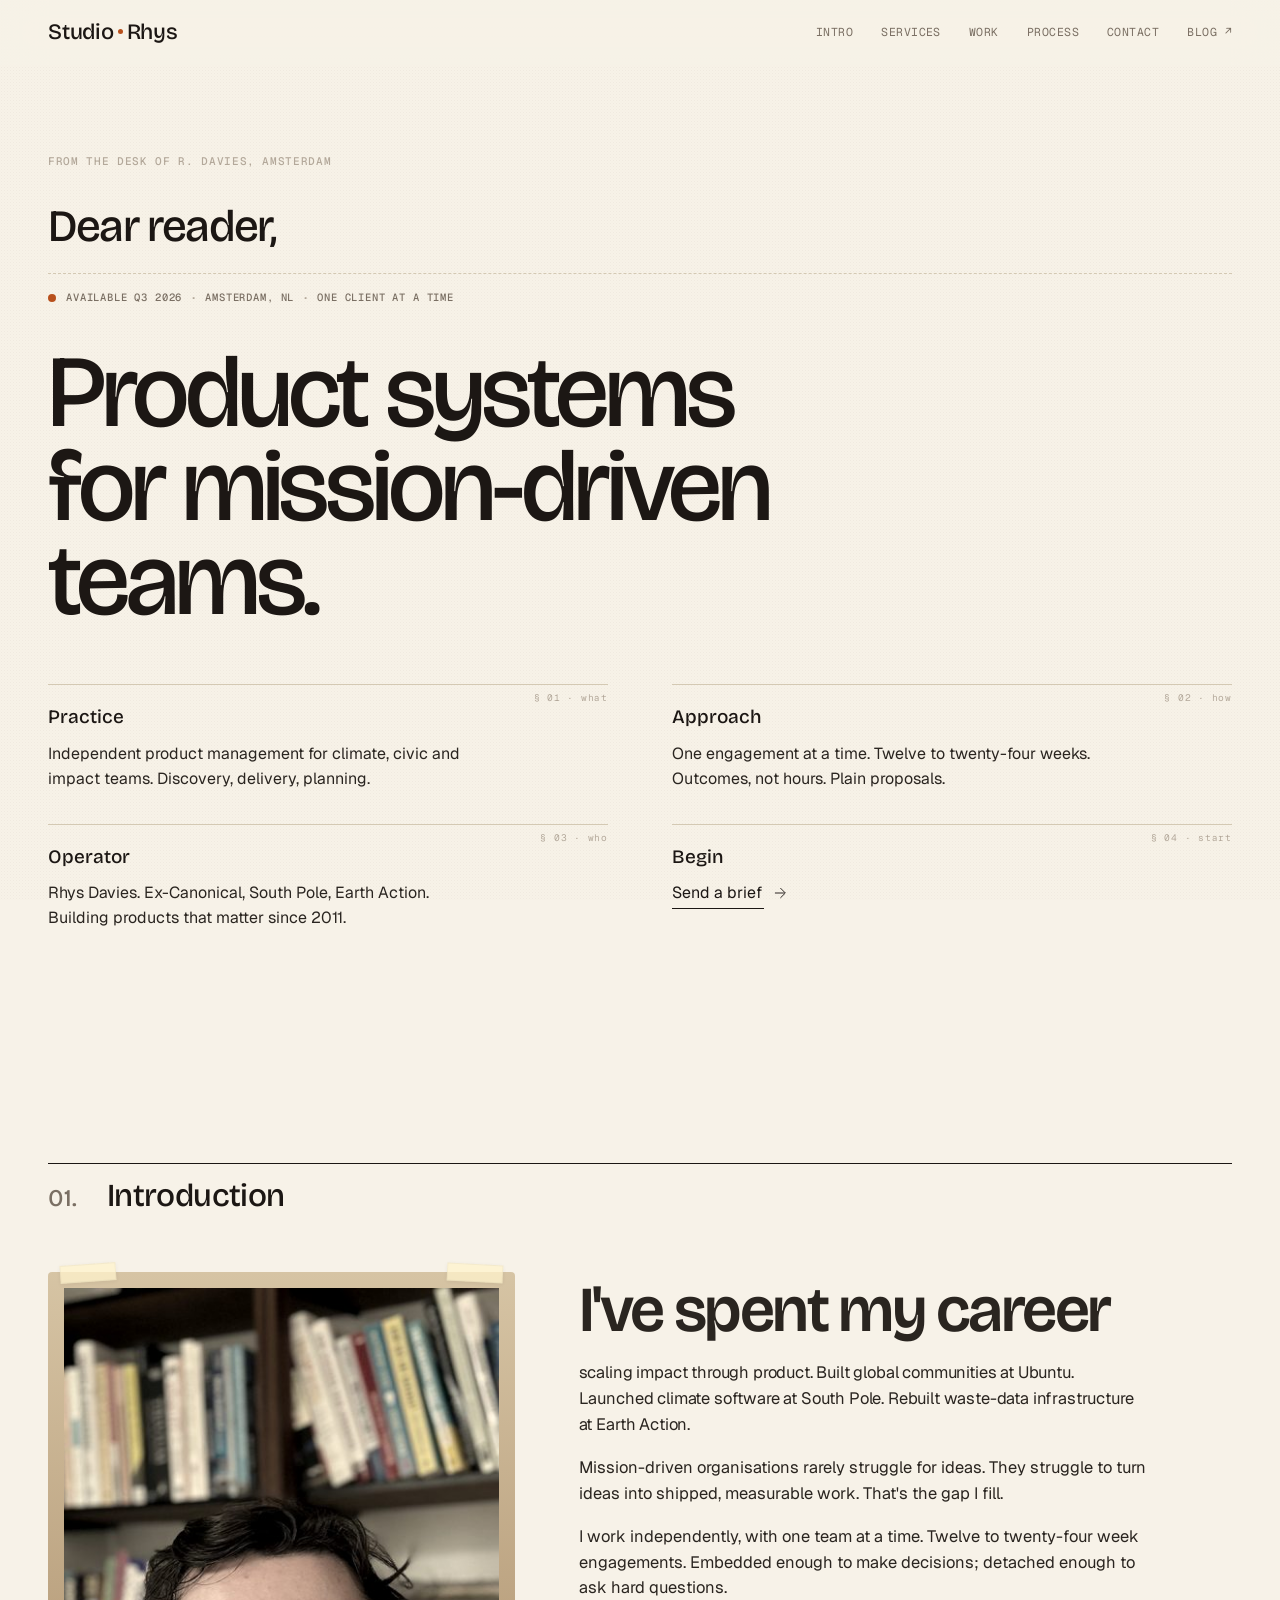
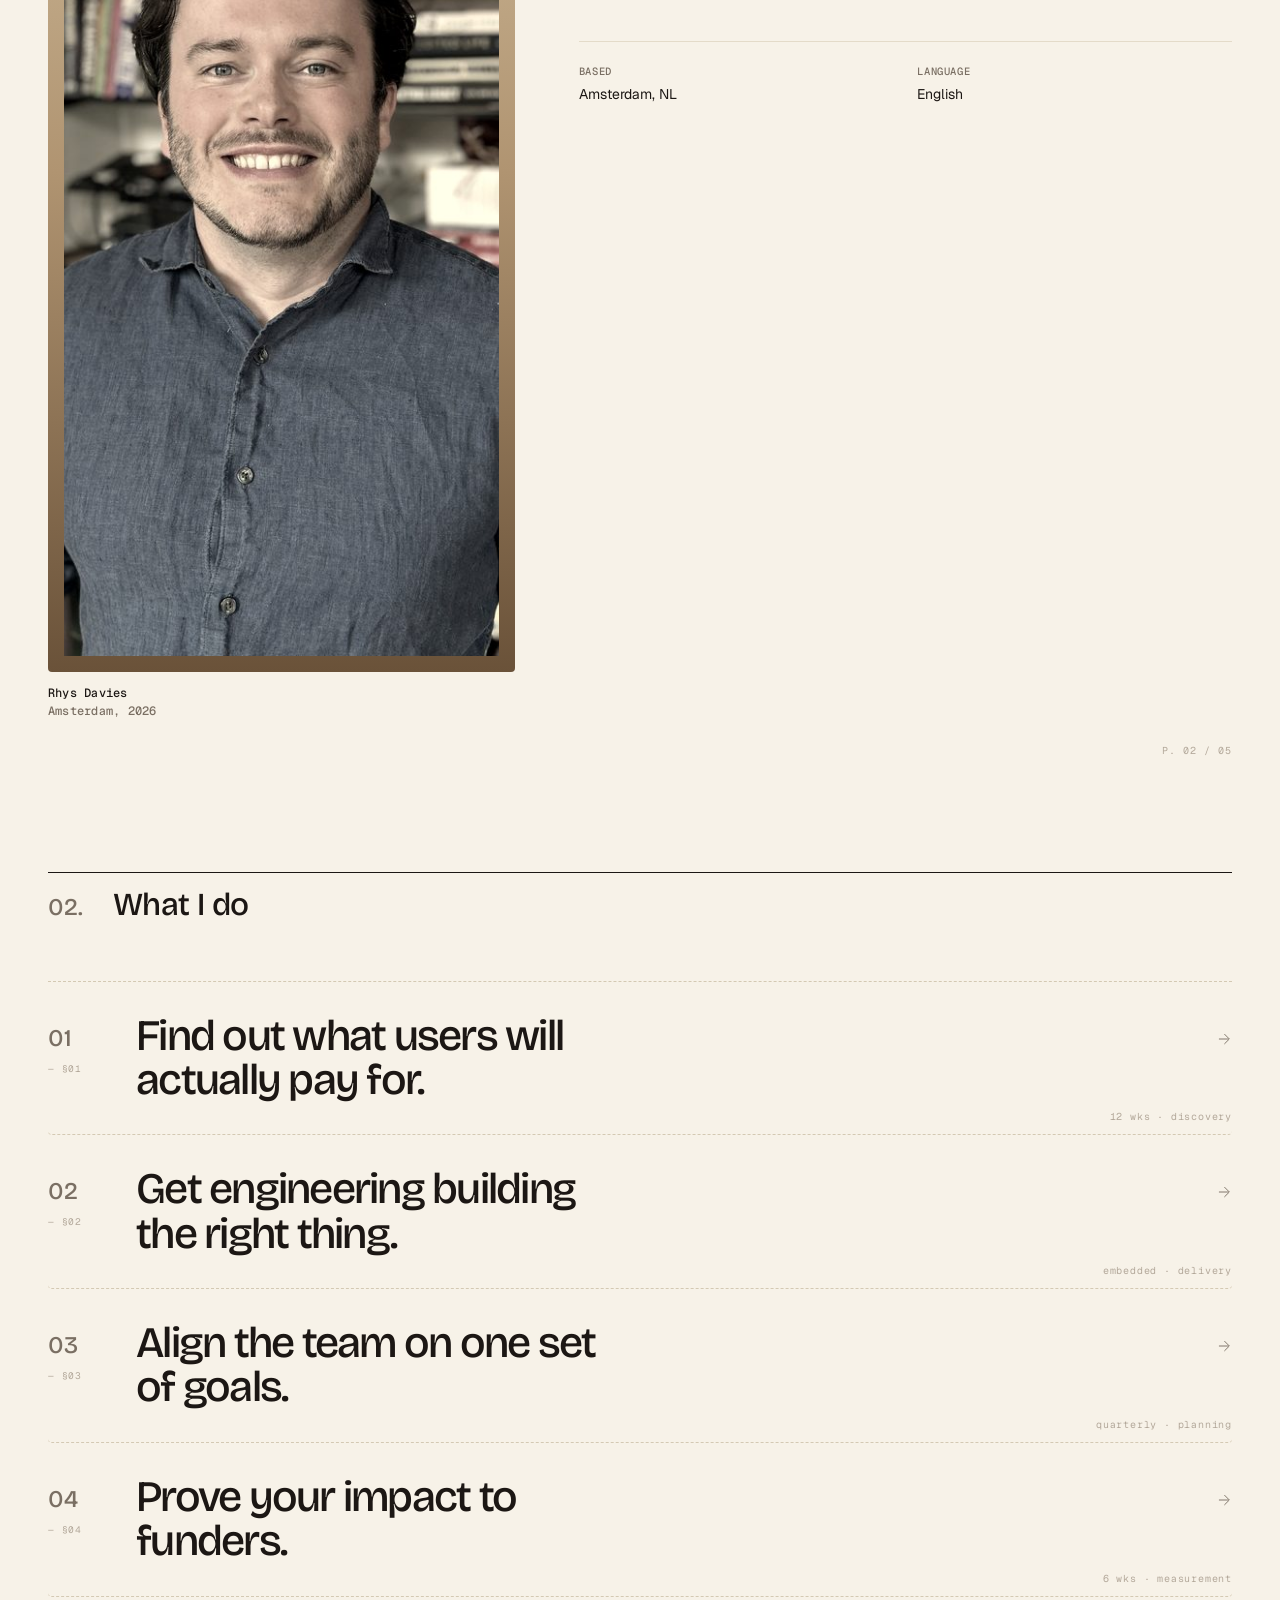
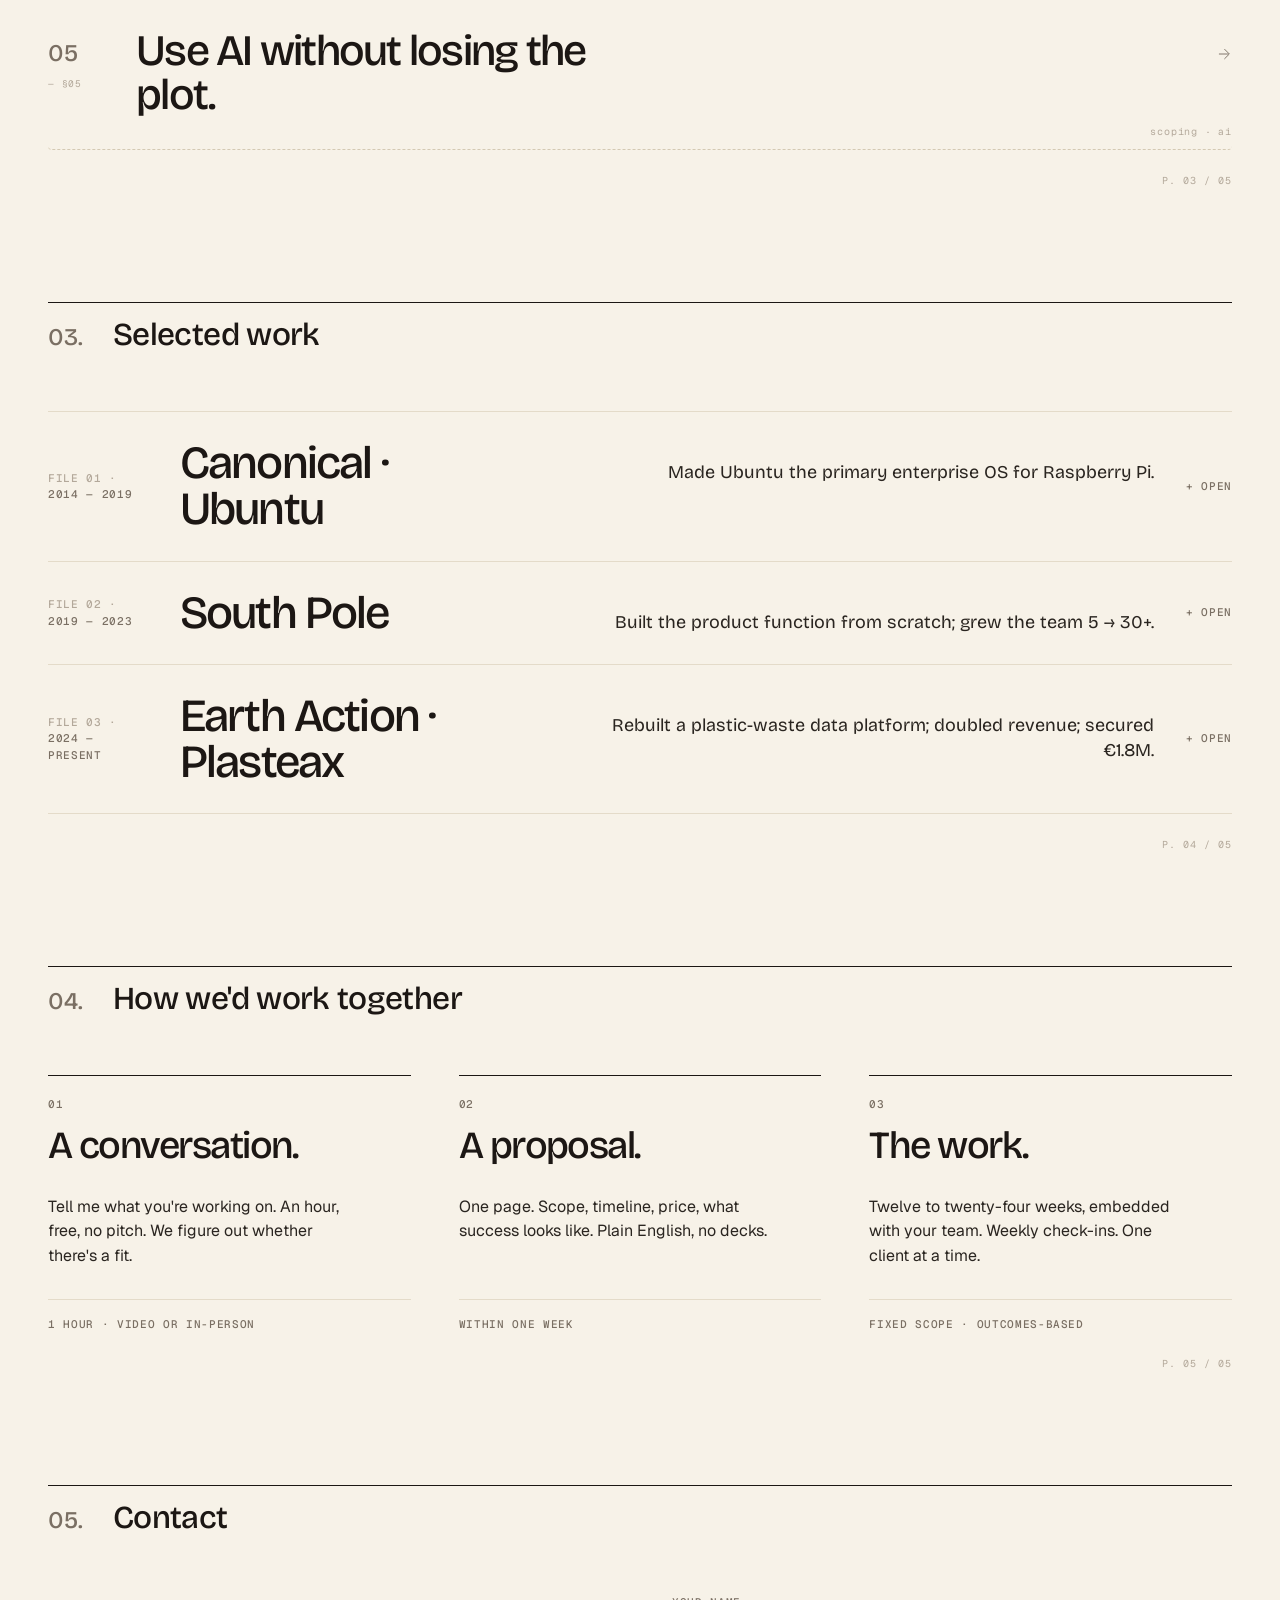
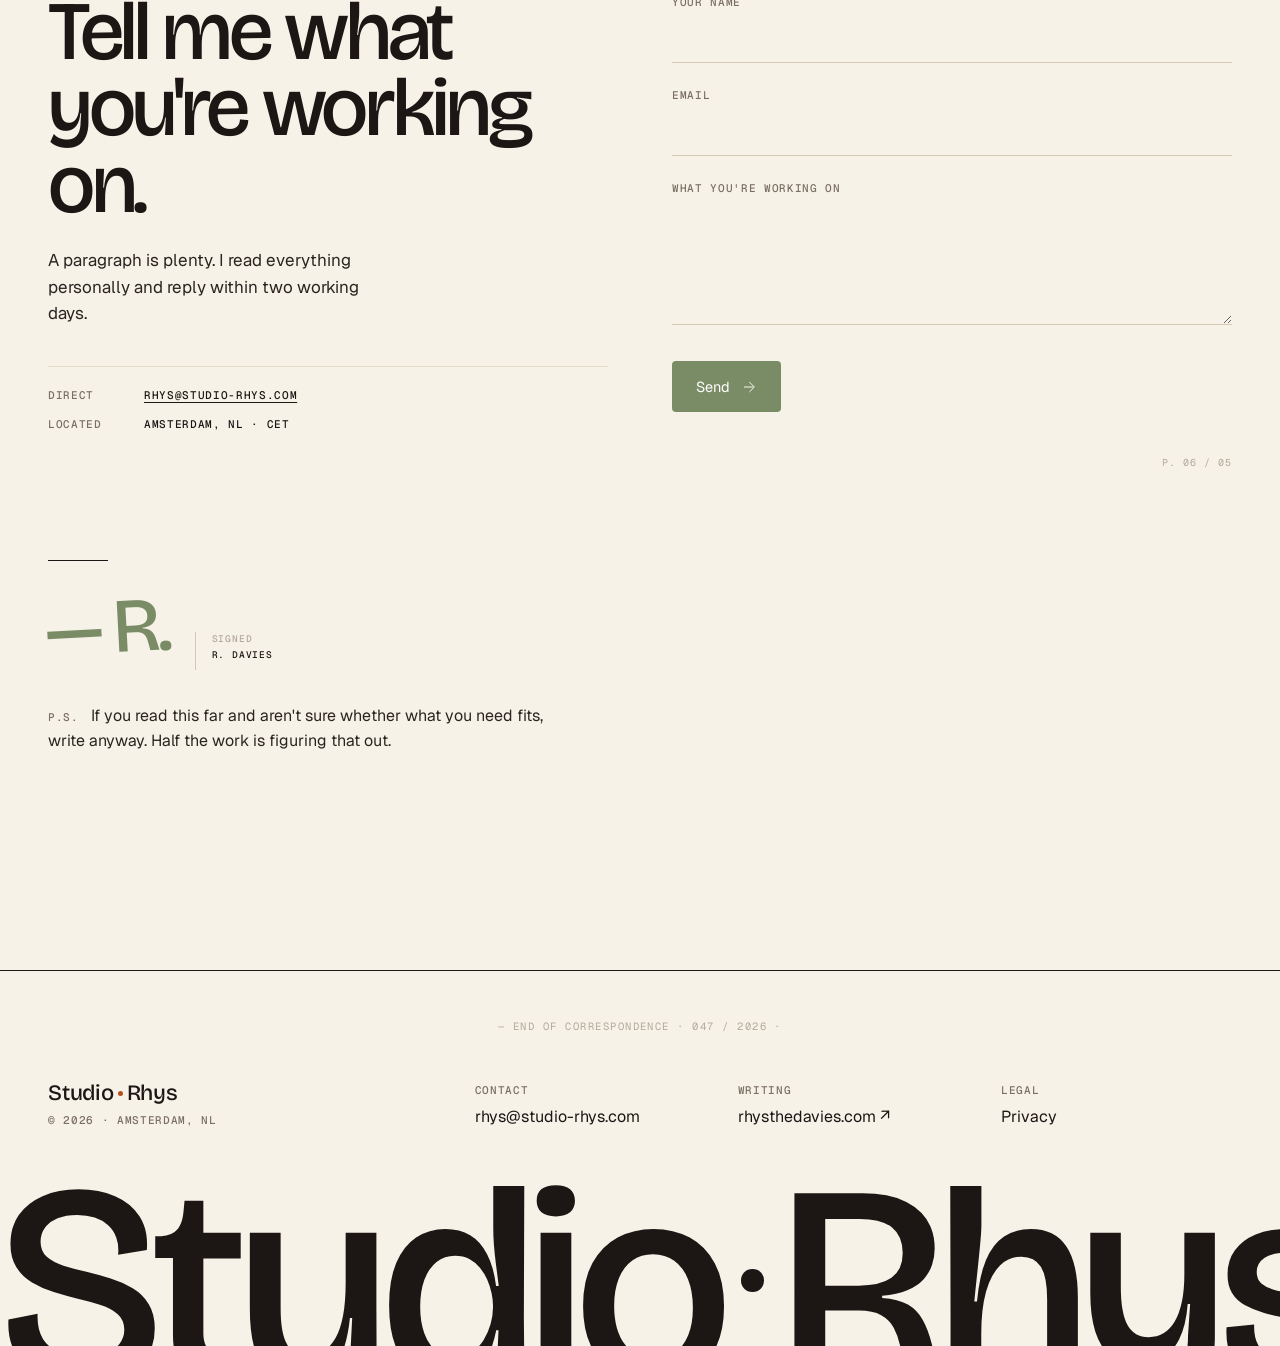
==== commit 482ca7d2: "Update index.html" ====
--- a/index.html
+++ b/index.html
@@ -410,7 +410,7 @@
 .photo-slot {
   aspect-ratio: 4 / 5;
   width: 100%;
-  object-fir: cover;
+  object-fit: cover;
   background: linear-gradient(180deg, #d6c4a4, #b09471 50%, #6a5239);
   position: relative;
   overflow: hidden;
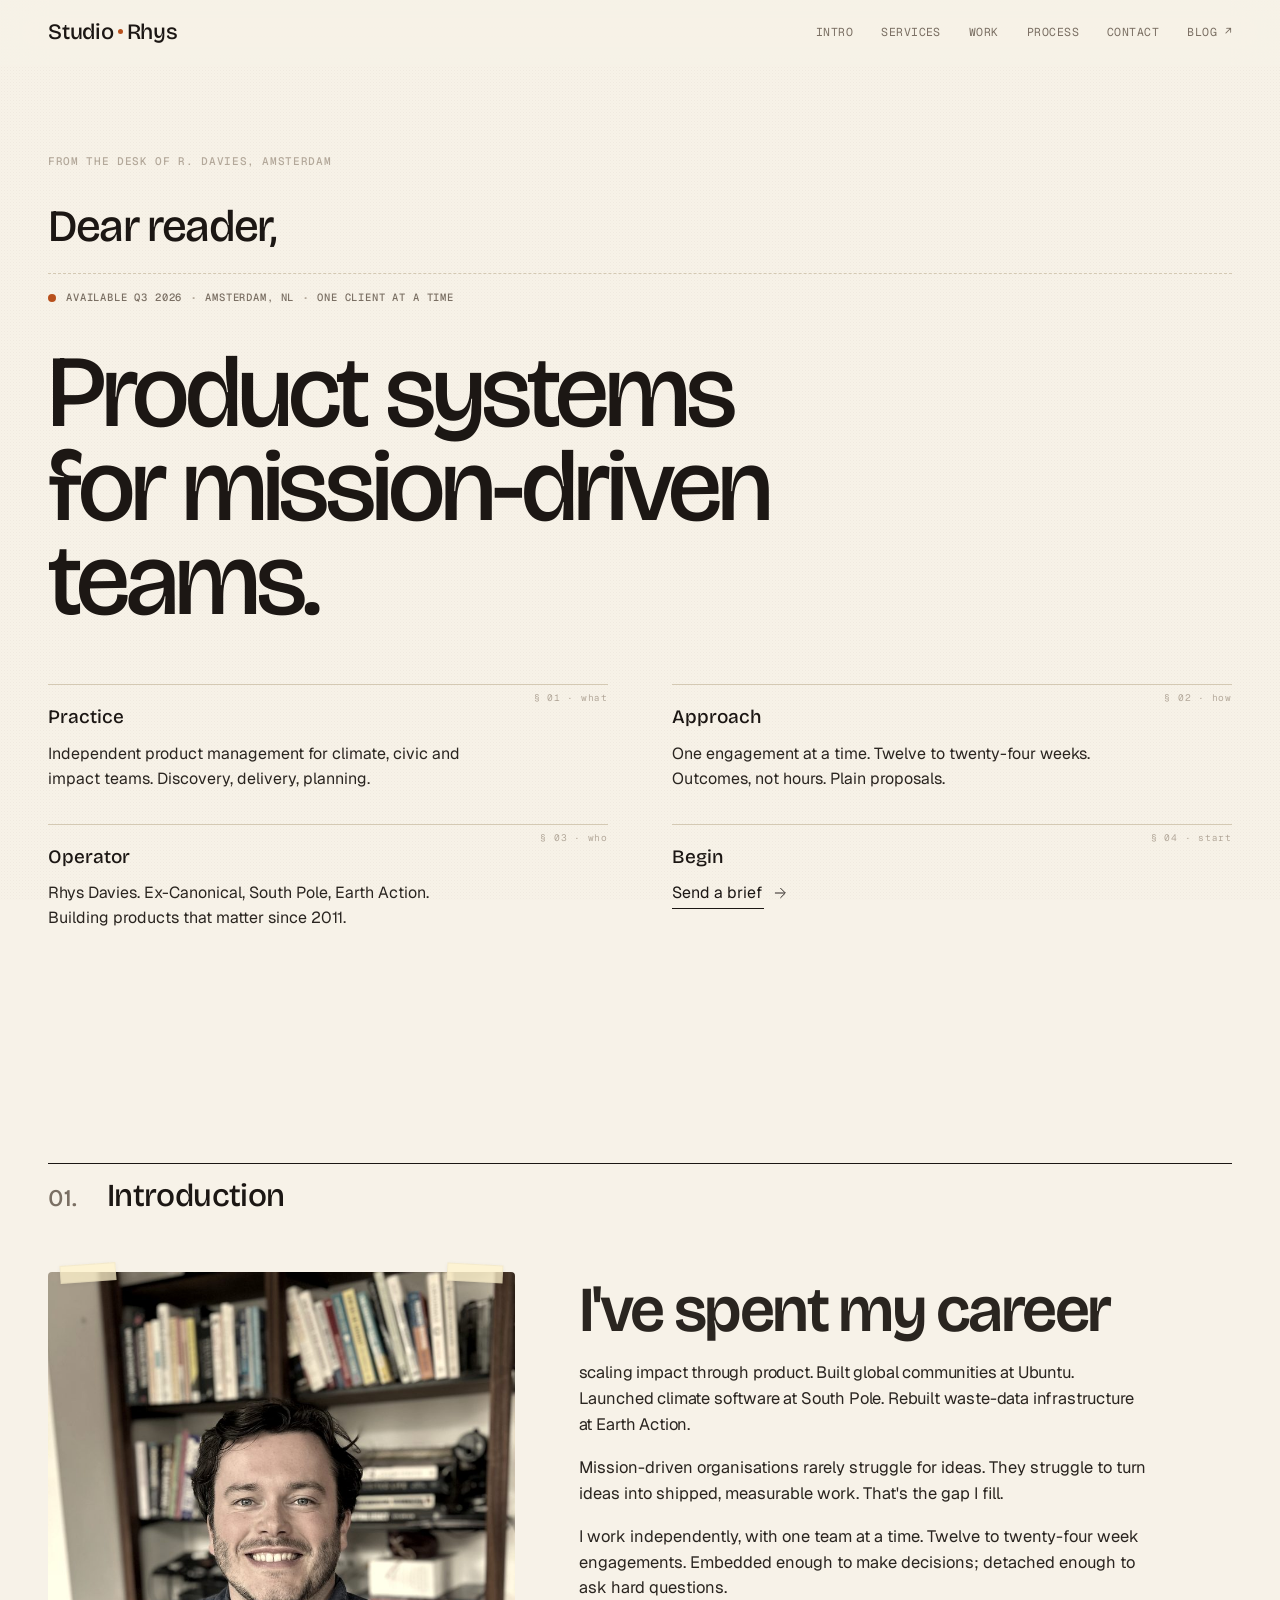
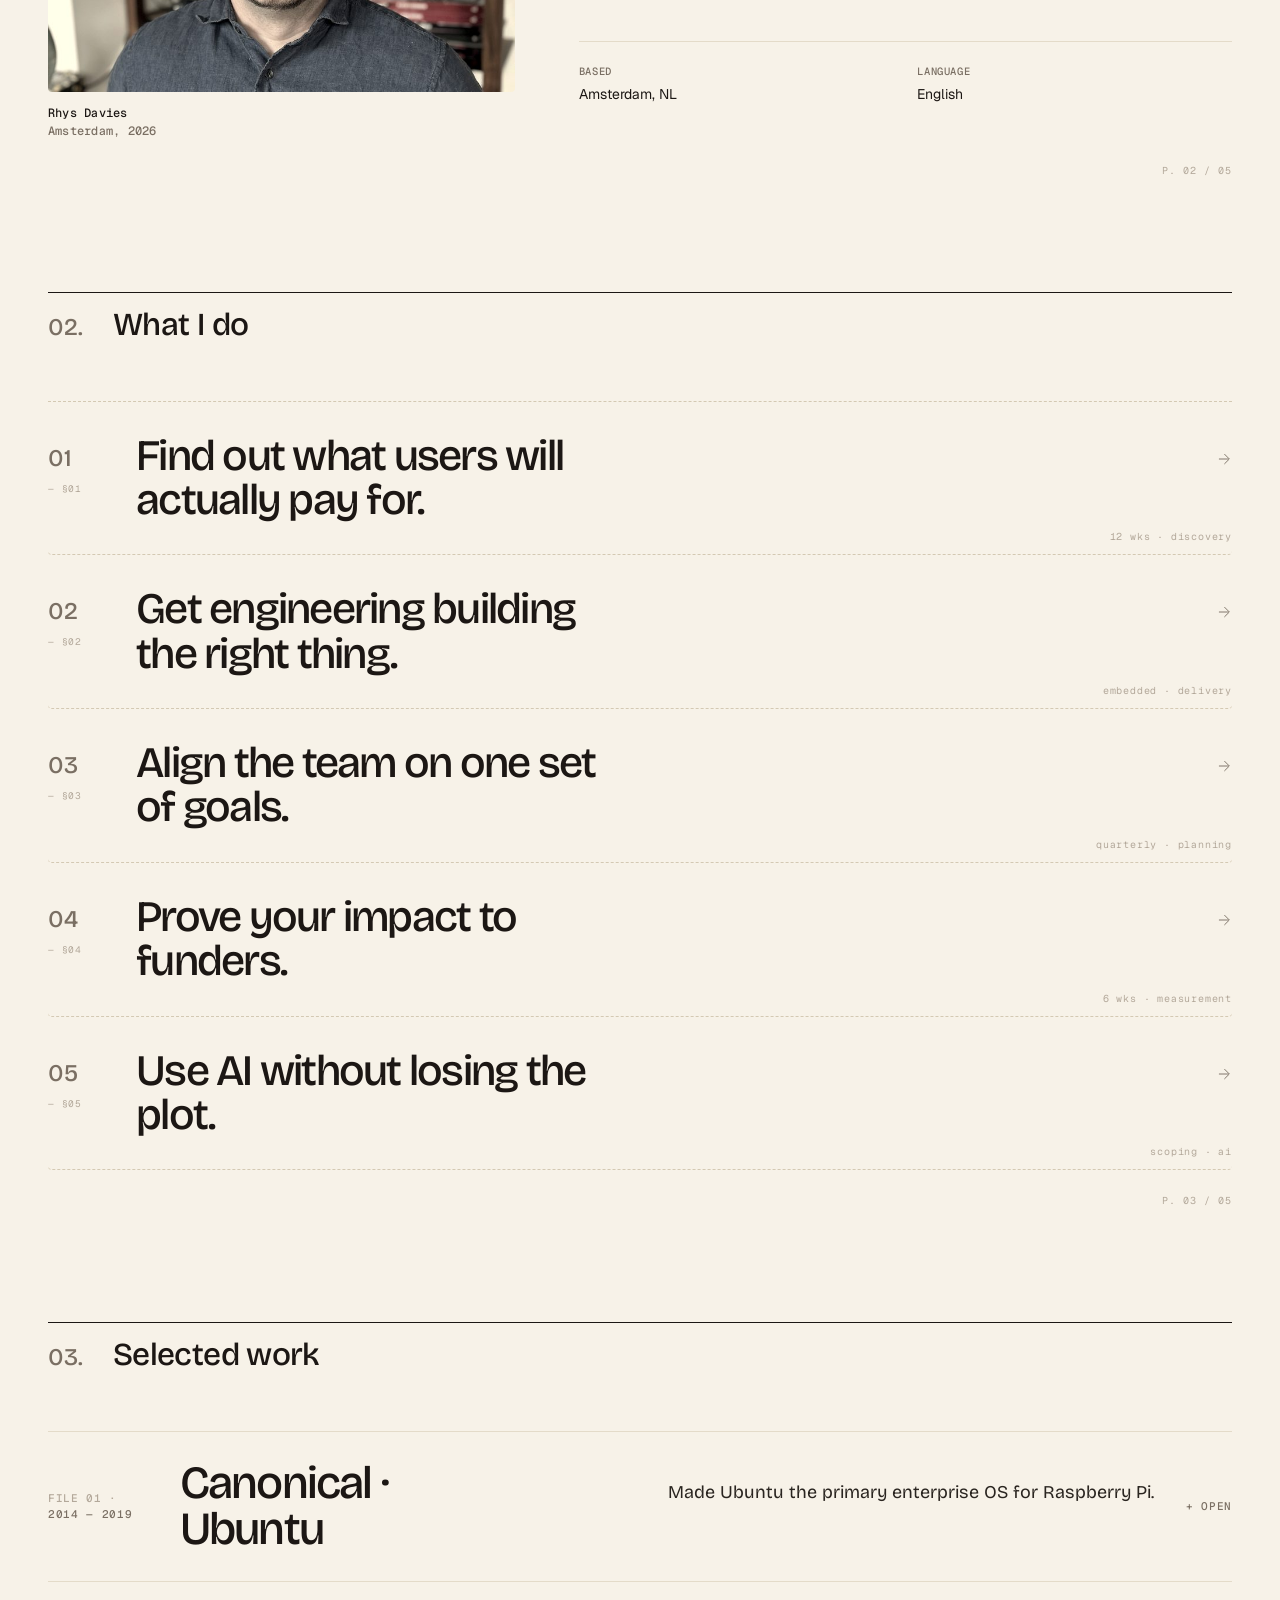
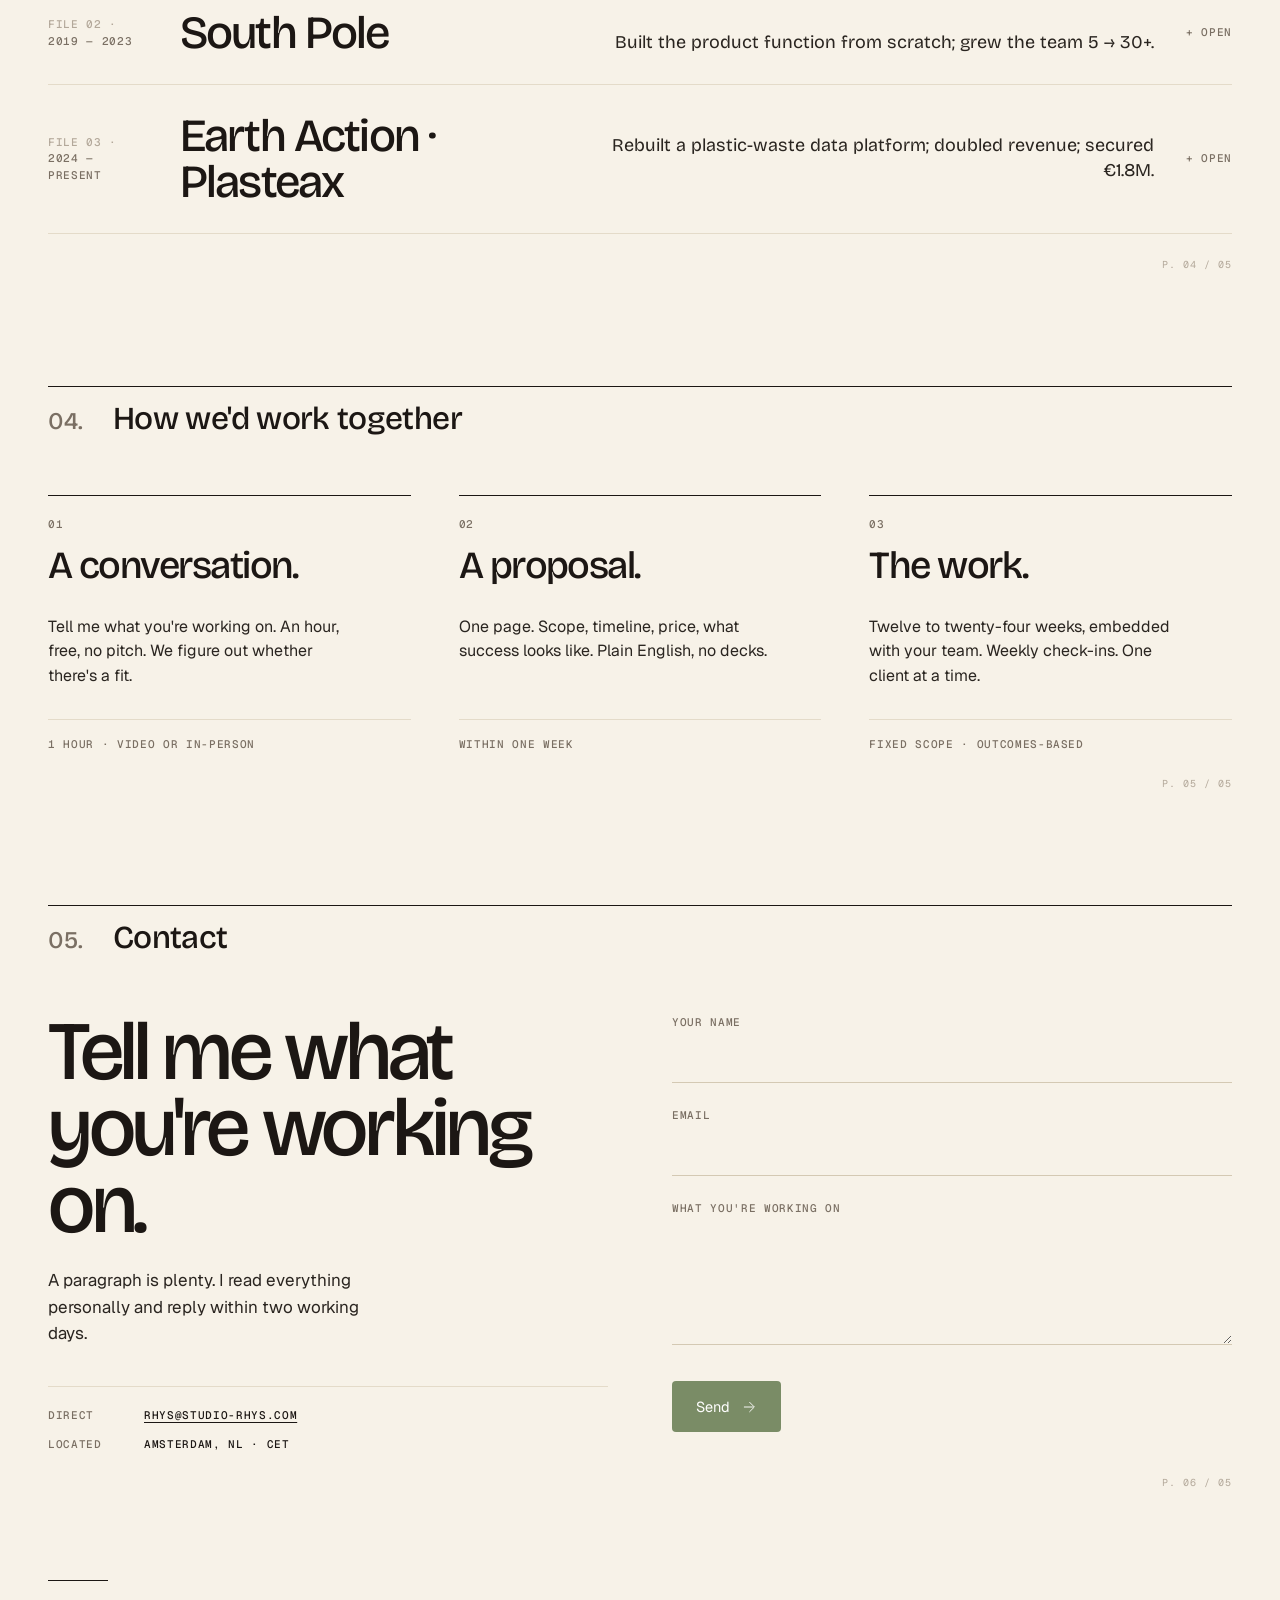
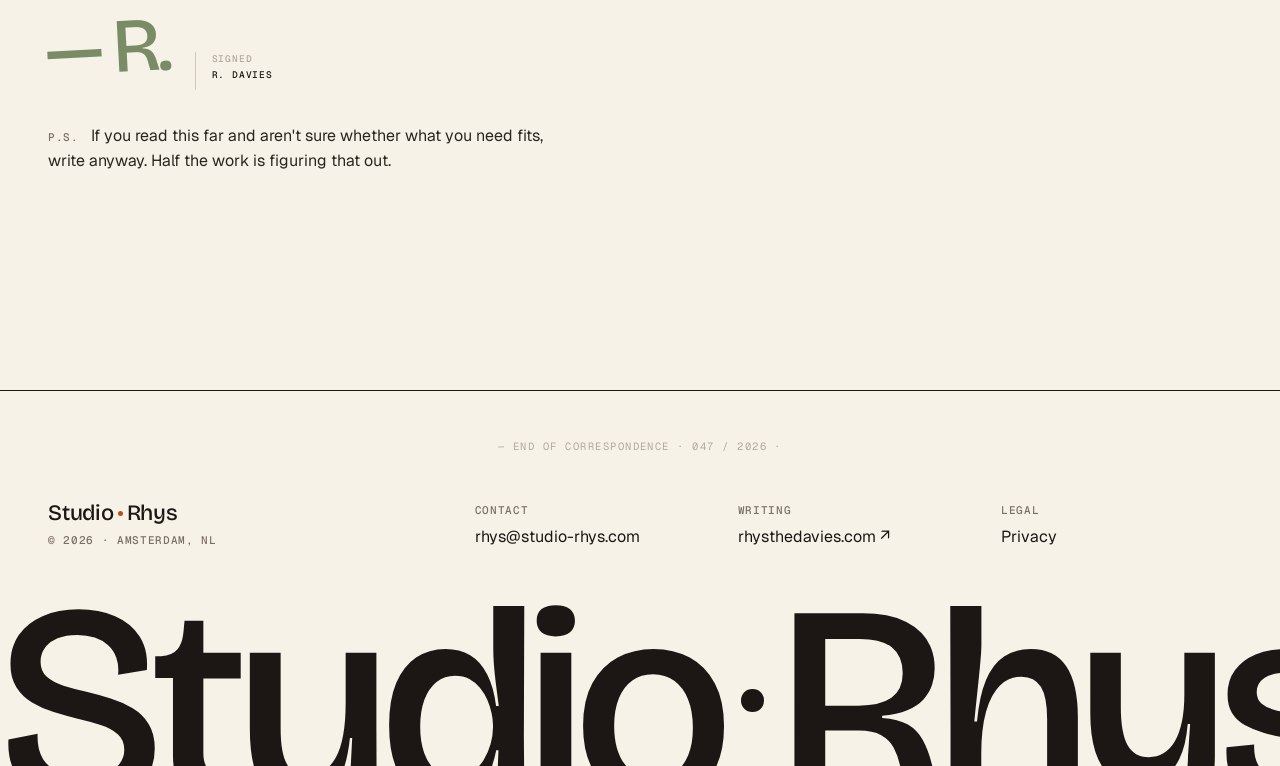
==== commit e1ac5112: "Refactor photo slot styles in index.html Removed aspect ratio from photo slot and adjusted styles." ====
--- a/index.html
+++ b/index.html
@@ -408,17 +408,12 @@
 
 /* Photo placeholder — replace with <img> when ready */
 .photo-slot {
-  aspect-ratio: 4 / 5;
   width: 100%;
+  max-height: 420px;
   object-fit: cover;
-  background: linear-gradient(180deg, #d6c4a4, #b09471 50%, #6a5239);
-  position: relative;
-  overflow: hidden;
-  display: flex;
-  align-items: flex-end;
-  justify-content: space-between;
-  padding: 16px;
+  object-position: top;
   border-radius: var(--radius-sm);
+  display: block;
 }
 .photo-slot__noise {
   position: absolute; inset: 0;
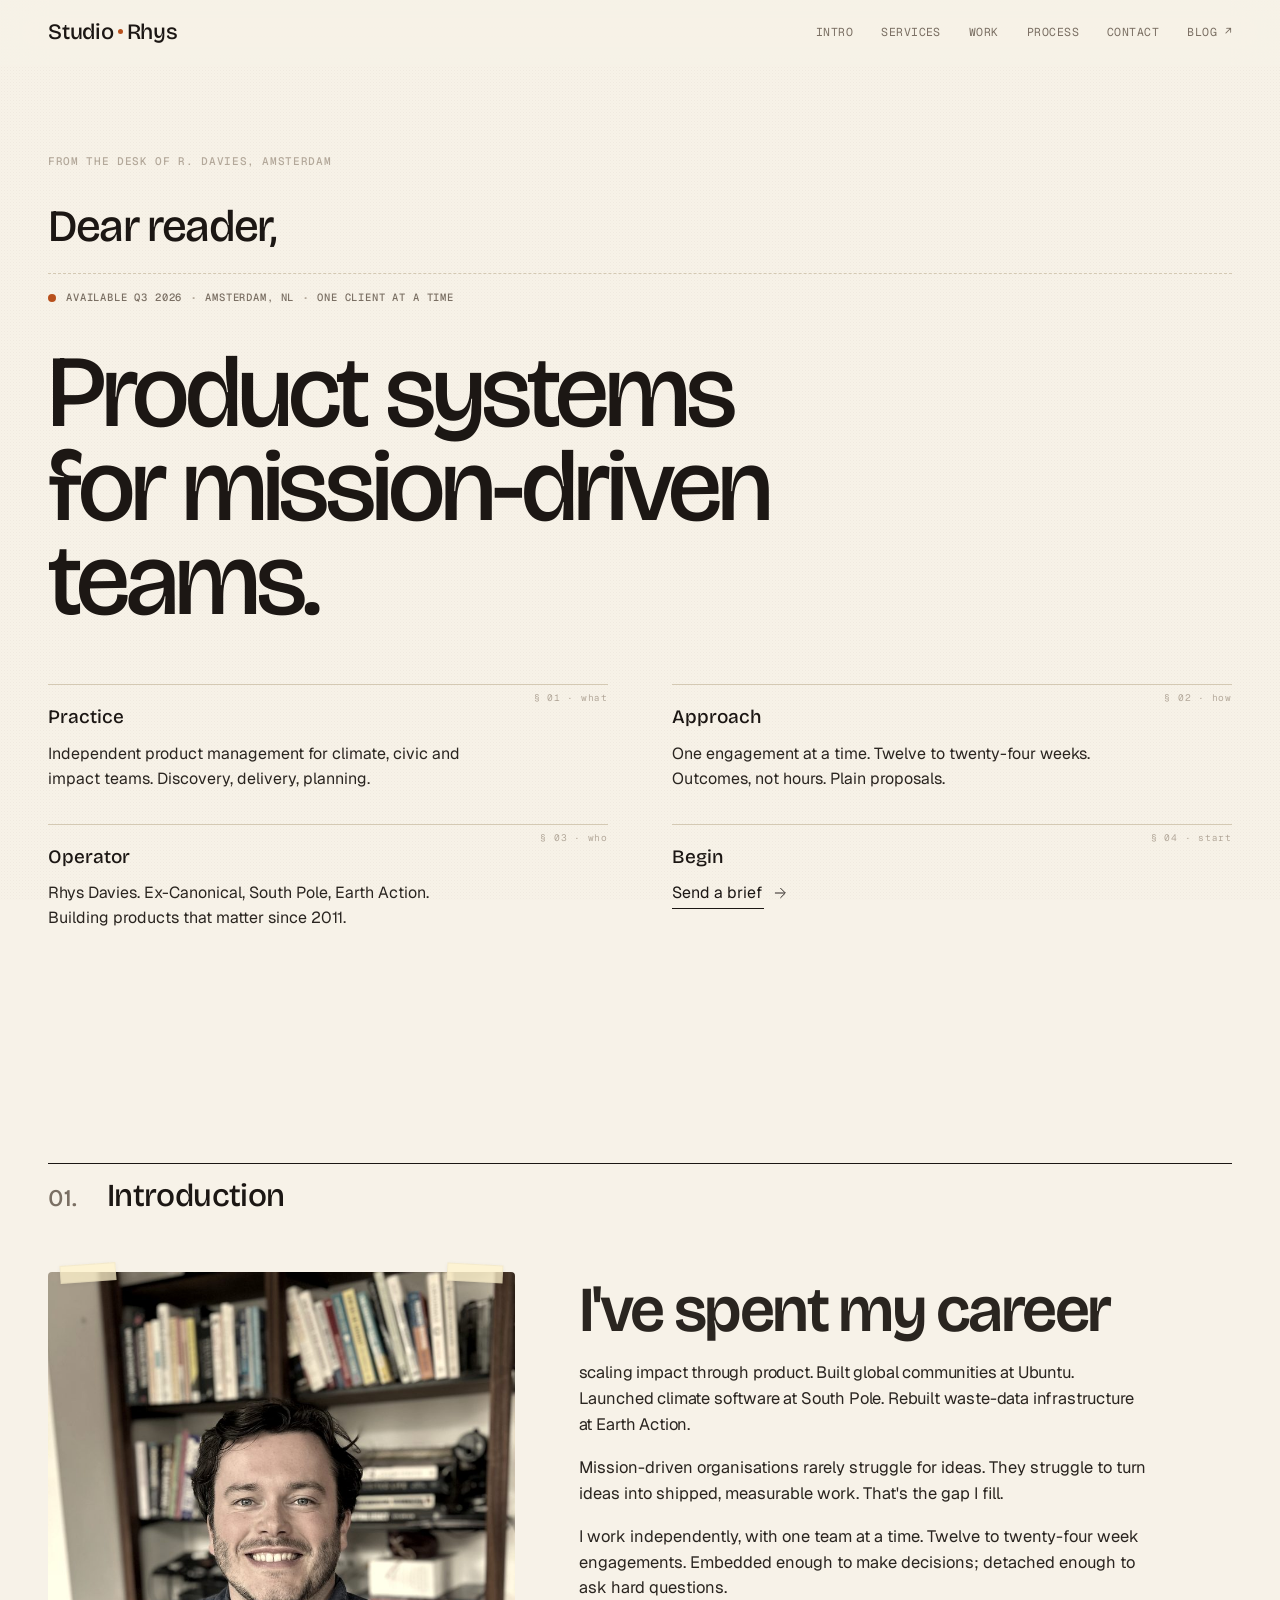
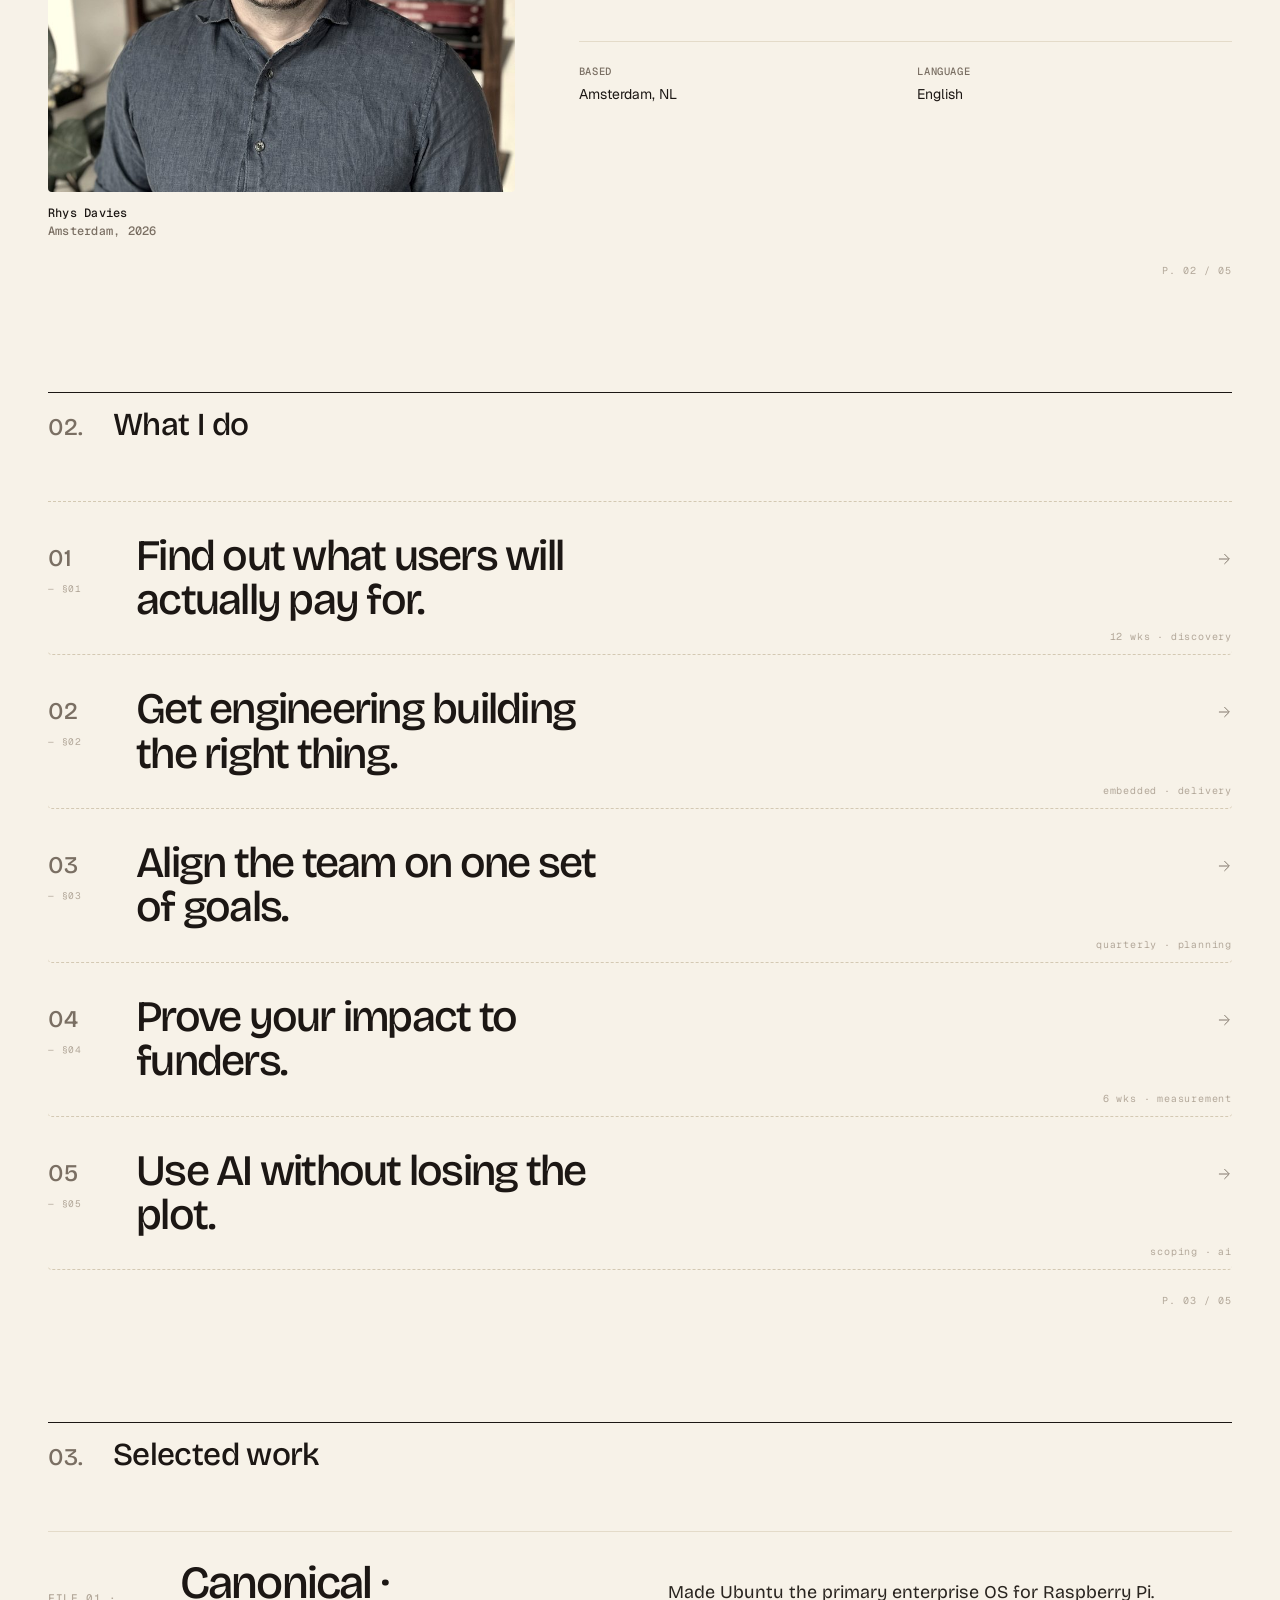
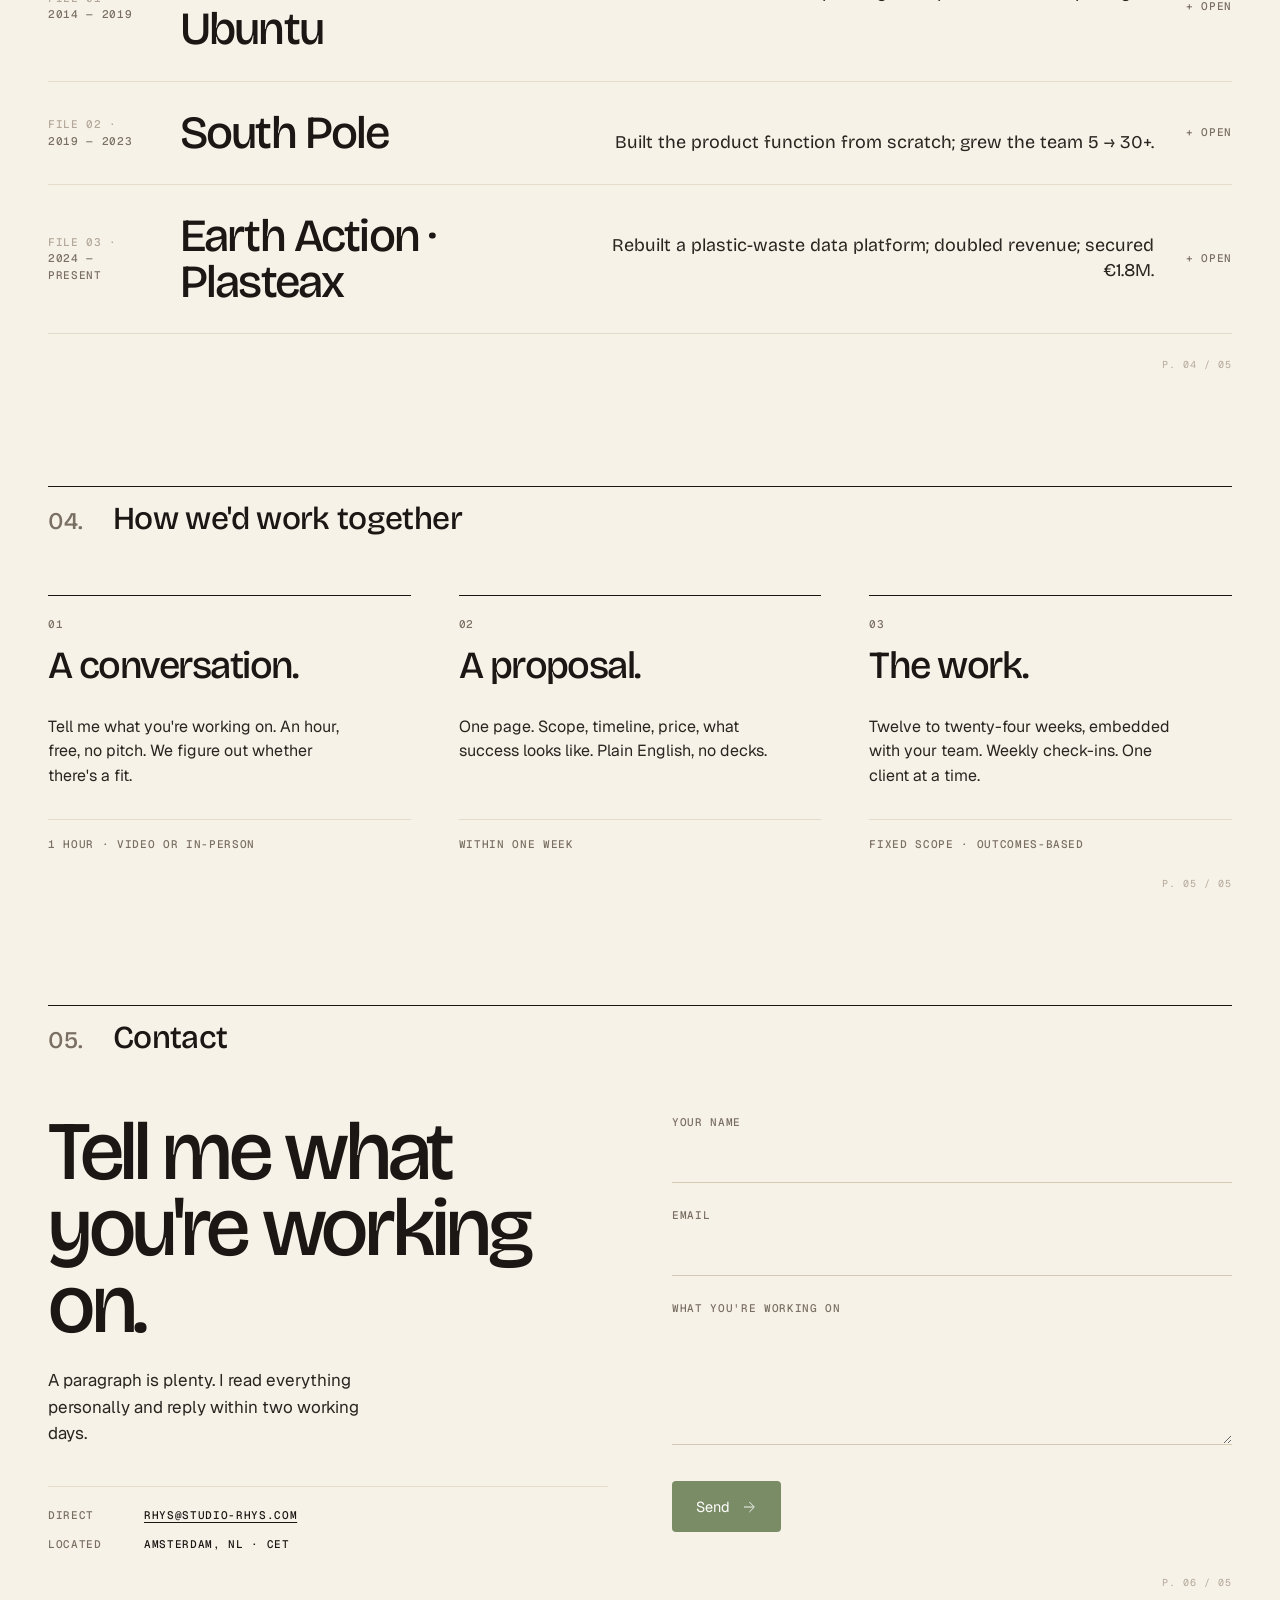
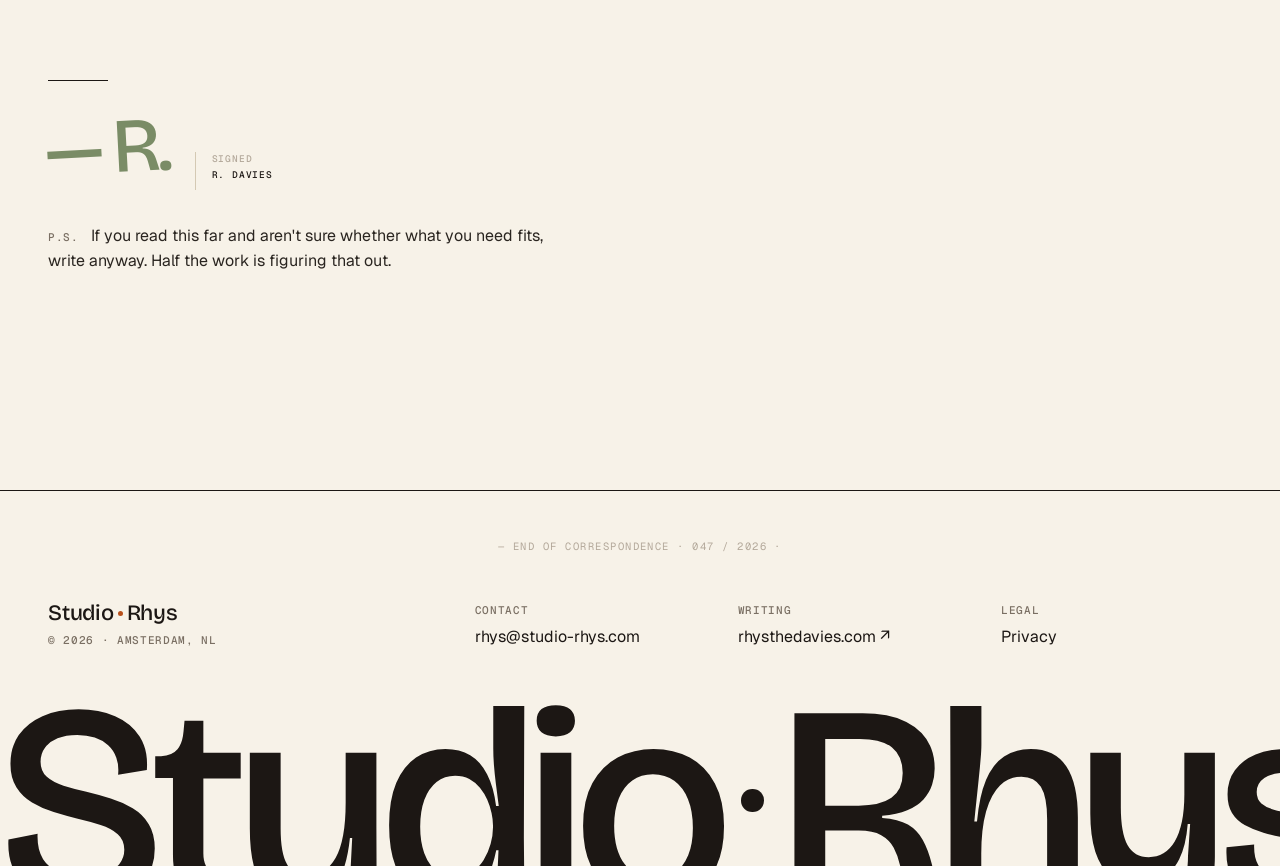
==== commit e1ed87b9: "Update photo slot max-height and clean up styles Increased max-height of photo slot and removed unus" ====
--- a/index.html
+++ b/index.html
@@ -409,30 +409,12 @@
 /* Photo placeholder — replace with <img> when ready */
 .photo-slot {
   width: 100%;
-  max-height: 420px;
+  max-height: 520px;
   object-fit: cover;
   object-position: top;
   border-radius: var(--radius-sm);
   display: block;
 }
-.photo-slot__noise {
-  position: absolute; inset: 0;
-  background-image:
-    radial-gradient(rgba(255,255,255,.08) 1px, transparent 1px),
-    repeating-linear-gradient(45deg, transparent 0 2px, rgba(0,0,0,.04) 2px 4px);
-  background-size: 3px 3px, auto;
-  mix-blend-mode: overlay;
-  pointer-events: none;
-}
-.photo-slot__label {
-  position: relative;
-  color: rgba(255,255,255,.85);
-  font-size: 10px;
-  background: rgba(0,0,0,.35);
-  padding: 4px 8px;
-  backdrop-filter: blur(8px);
-}
-
 .photo-caption {
   margin-top: 12px;
   font-size: 12px;
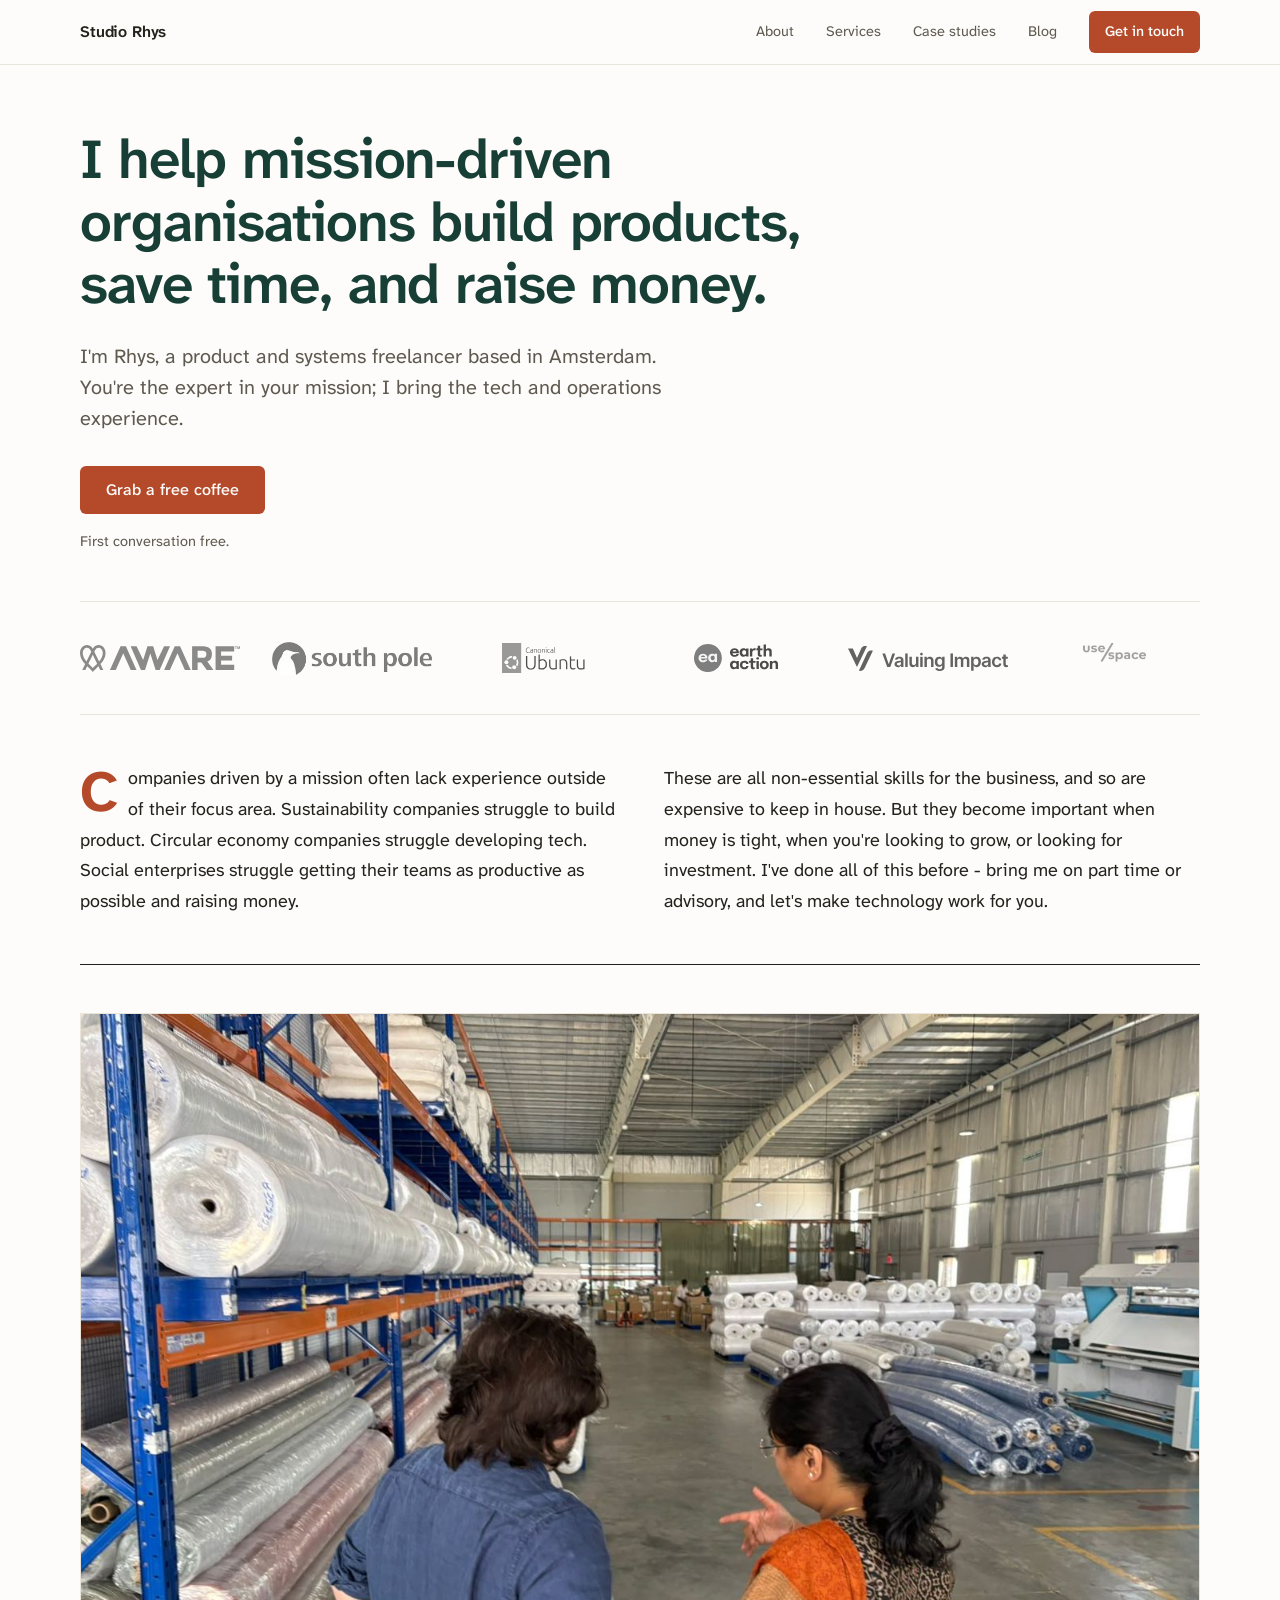
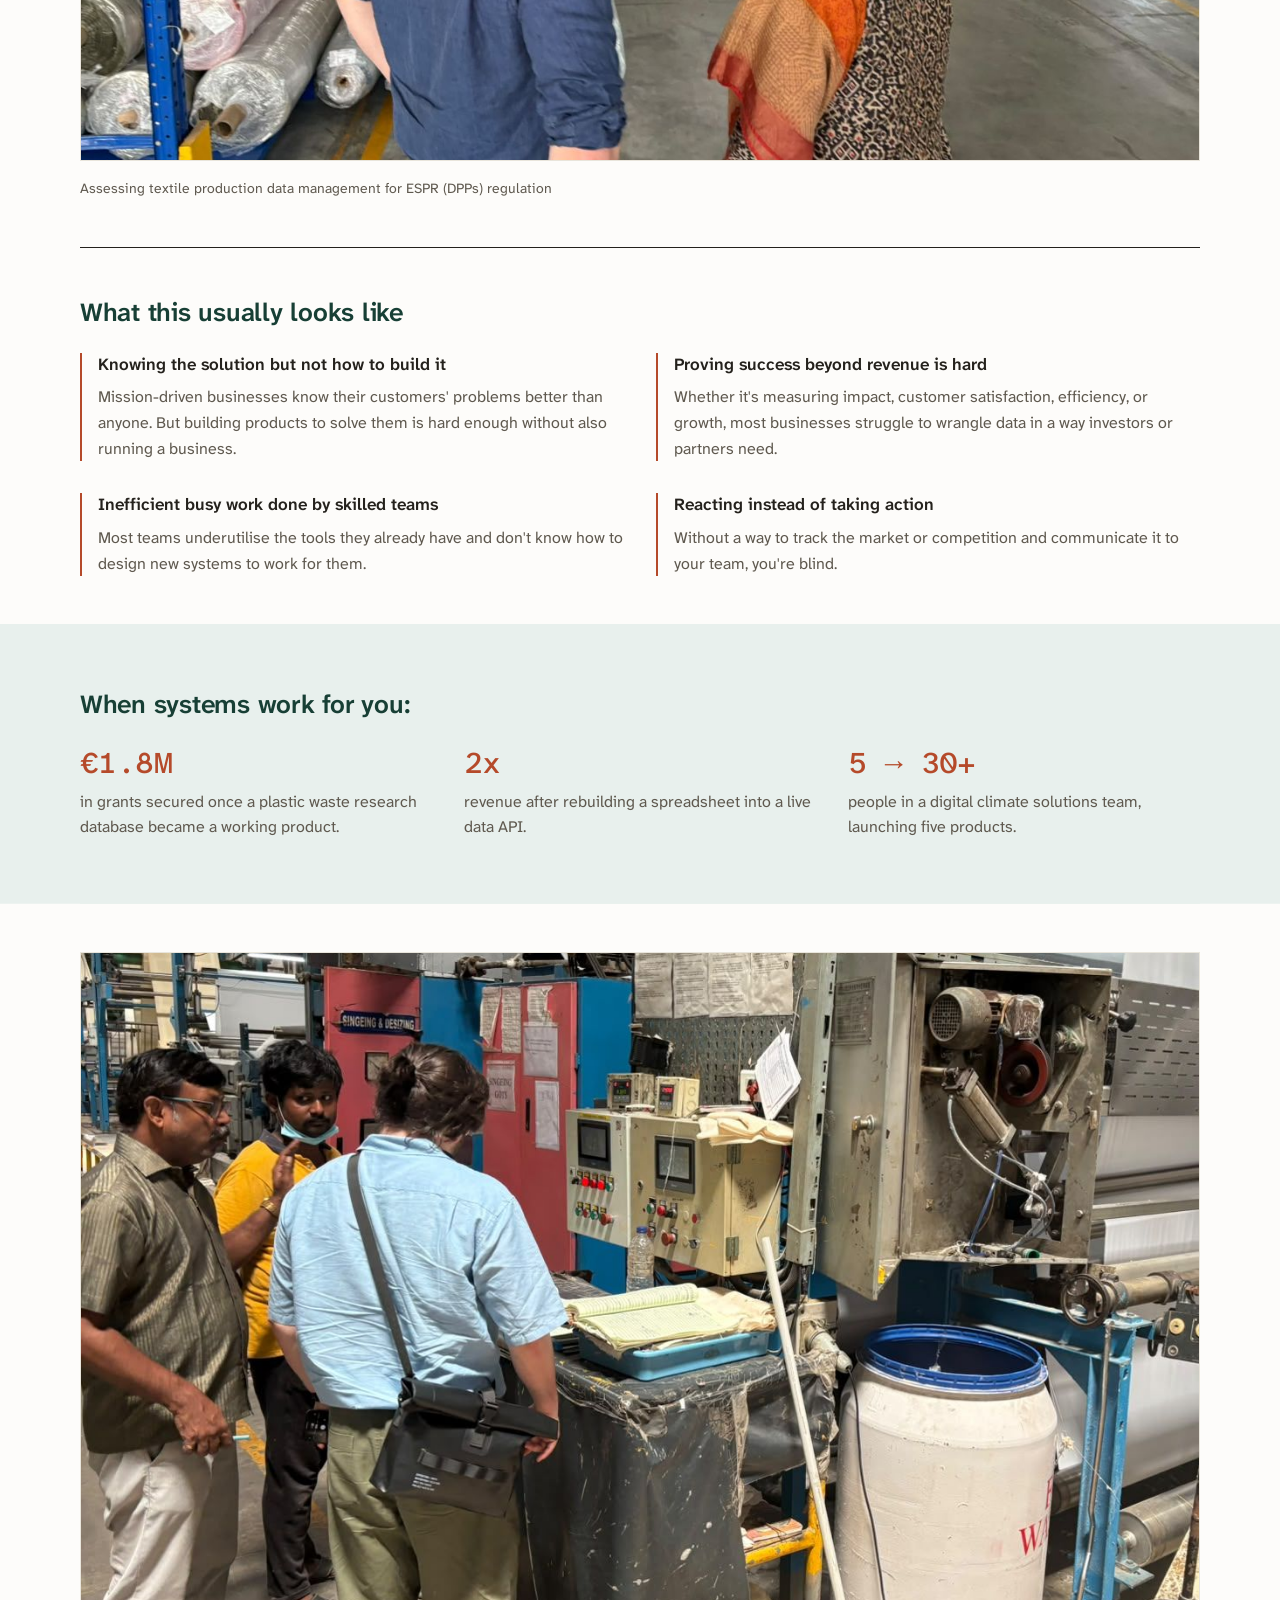
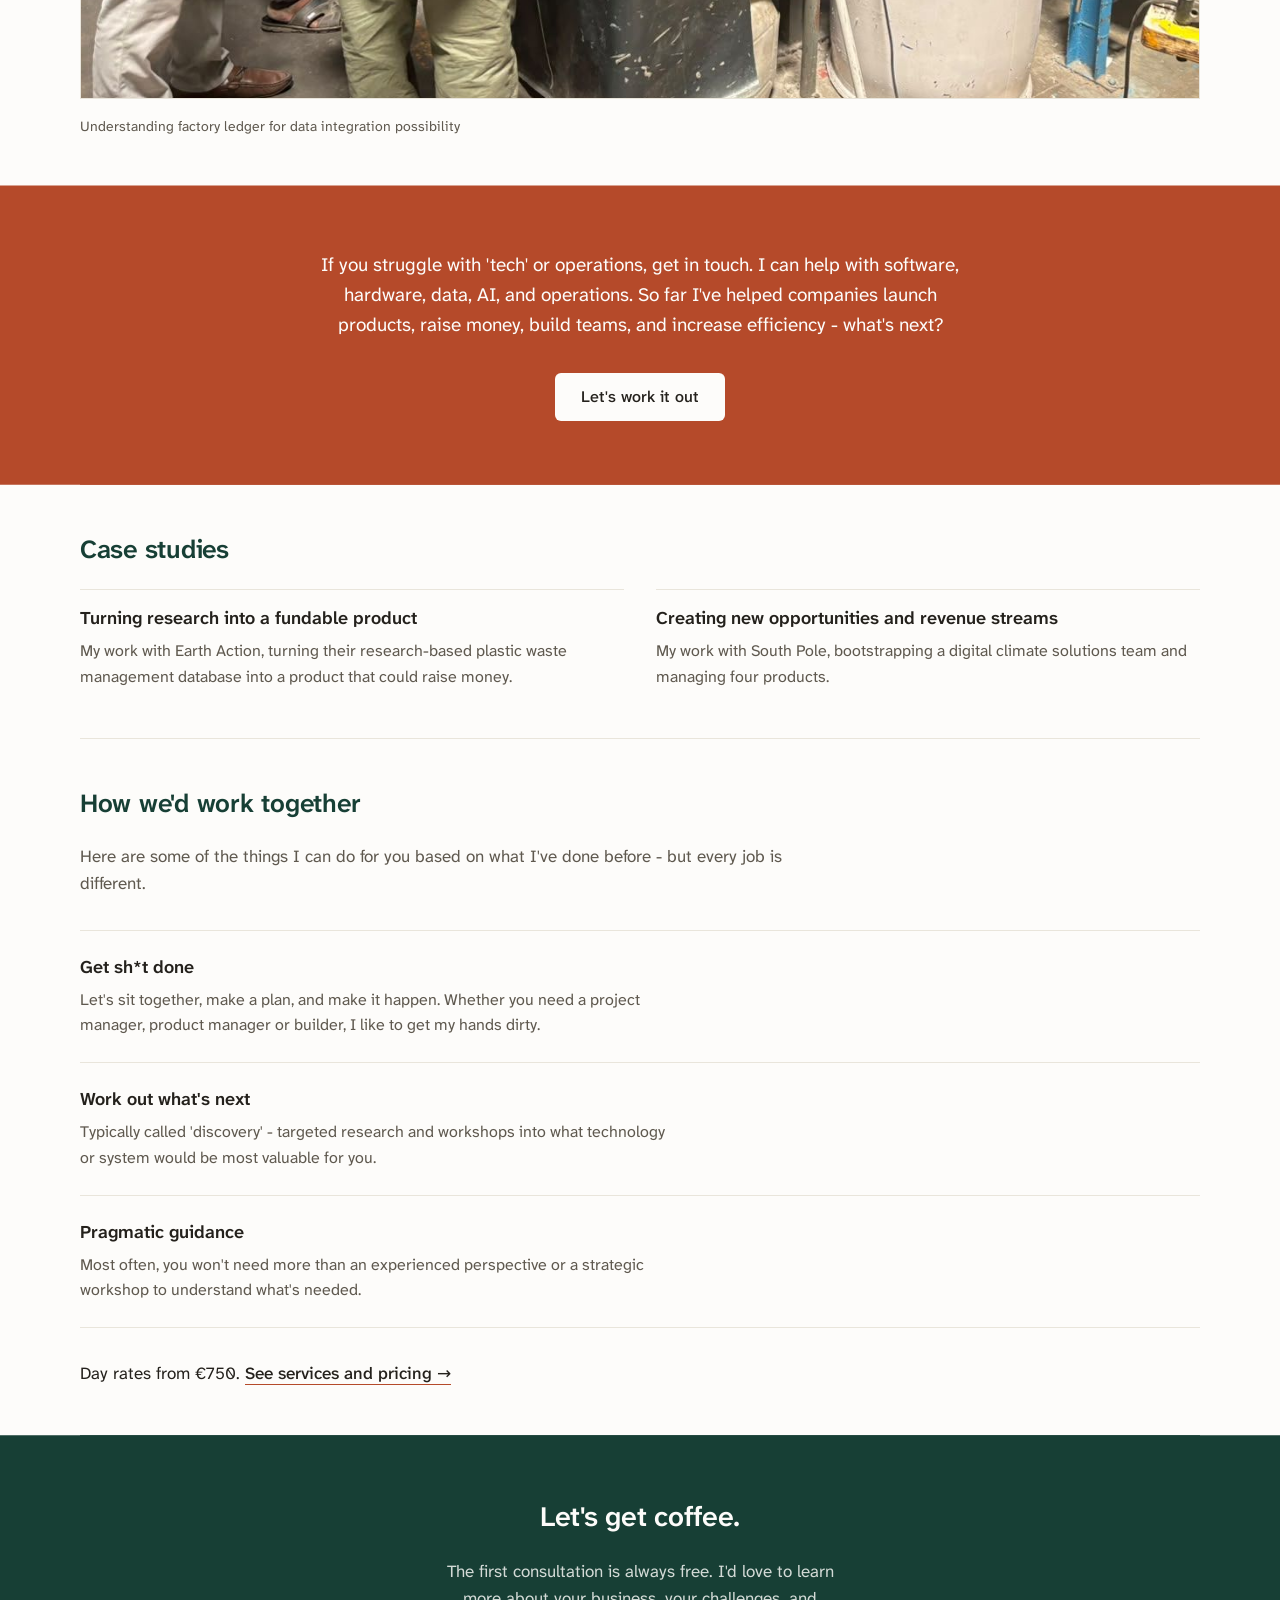
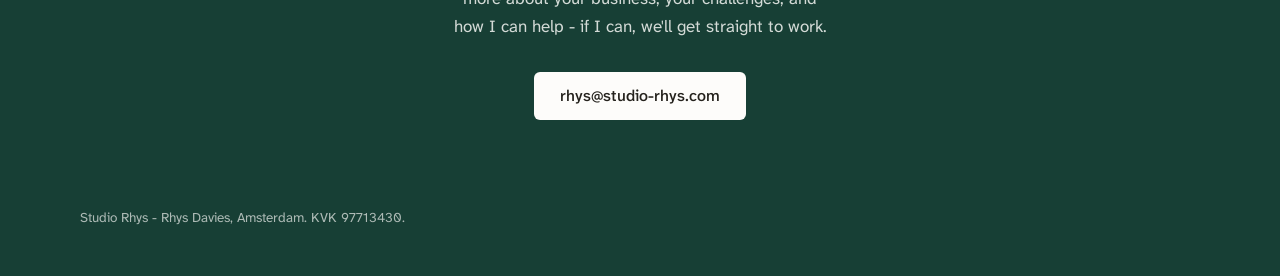
==== commit c2e5665c: "New Studio Rhys site: landing, about, services; self-hosted fonts and images" ====
--- a/index.html
+++ b/index.html
@@ -1,1421 +1,144 @@
-<!DOCTYPE html>
+<!doctype html>
 <html lang="en-GB">
 <head>
-<meta charset="utf-8">
-<title>StudioRhys — Product systems for mission-driven teams</title>
+<meta charset="UTF-8">
 <meta name="viewport" content="width=device-width, initial-scale=1">
-<meta name="description" content="StudioRhys is an independent product management practice for mission-driven organisations. Discovery, delivery, planning. One client at a time. Amsterdam.">
-
-<!-- Open Graph -->
-<meta property="og:title" content="StudioRhys — Product systems for mission-driven teams">
-<meta property="og:description" content="Independent product management for climate, civic and impact teams. Discovery, delivery, planning. One client at a time.">
+<title>Studio Rhys - product and systems for mission-driven organisations</title>
+<meta name="description" content="I help mission-driven organisations build products, save time, and raise money. Rhys Davies, product and systems freelancer in Amsterdam.">
+<link rel="canonical" href="https://studio-rhys.com/">
+<link rel="icon" href="/favicon.ico" sizes="any">
+<link rel="icon" type="image/png" sizes="32x32" href="/favicon-32.png">
+<link rel="apple-touch-icon" href="/apple-touch-icon.png">
+<link rel="manifest" href="/site.webmanifest">
+<meta name="theme-color" content="#173F35">
 <meta property="og:type" content="website">
-<meta property="og:url" content="https://studio-rhys.com">
-<meta property="og:locale" content="en_GB">
-<meta name="twitter:card" content="summary">
-<meta name="twitter:title" content="StudioRhys — Product systems for mission-driven teams">
-<meta name="twitter:description" content="Independent product management for climate, civic and impact teams. Discovery, delivery, planning. One client at a time.">
-<link rel="canonical" href="https://studio-rhys.com">
-
-<!-- Fonts: Bricolage Grotesque (display), Geist (body), Geist Mono (labels) -->
-<link rel="preconnect" href="https://fonts.googleapis.com">
-<link rel="preconnect" href="https://fonts.gstatic.com" crossorigin>
-<link href="https://fonts.googleapis.com/css2?family=Bricolage+Grotesque:opsz,wght@10..48,300..800&family=Geist:wght@300;400;500;600;700&family=Geist+Mono:wght@400;500&display=swap" rel="stylesheet">
-
-<style>
-/* ==========================================================================
-   DESIGN TOKENS
-   Modern typography + warm palette + sage accent.
-   ========================================================================== */
-
-:root {
-  /* Palette */
-  --bg:       #f7f2e8;
-  --ink:      #1c1714;
-  --ink-soft: #2a2520;
-  --muted:    #7a6f63;
-  --muted-2:  #b3a89a;
-  --line:     #e4dbc9;
-  --hairline: #d4c9b3;
-  --accent:   #7a8c66;   /* sage — buttons, signature */
-  --accent-2: #b8501c;   /* terracotta — dot, status pulse */
-
-  /* Typography */
-  --font-display: 'Bricolage Grotesque', system-ui, sans-serif;
-  --font-body:    'Geist', system-ui, sans-serif;
-  --font-mono:    'Geist Mono', ui-monospace, monospace;
-
-  /* Spacing */
-  --radius-sm: 4px;
-
-  /* Paper noise texture (subtle dot pattern) */
-  --paper-noise:
-    radial-gradient(rgba(94,72,40,0.05) 1px, transparent 1px) 0 0 / 3px 3px,
-    radial-gradient(rgba(94,72,40,0.04) 1px, transparent 1px) 1.5px 1.5px / 3px 3px;
-}
-
-
-/* ==========================================================================
-   RESET & BASE
-   ========================================================================== */
-
-*, *::before, *::after { box-sizing: border-box; }
-html { scroll-behavior: smooth; }
-
-html, body {
-  margin: 0; padding: 0;
-  background: var(--bg);
-  color: var(--ink);
-  font-family: var(--font-body);
-  font-size: 16px;
-  line-height: 1.5;
-  -webkit-font-smoothing: antialiased;
-  text-rendering: optimizeLegibility;
-  /* ss01 + cv11 are Geist-specific stylistic alternates */
-  font-feature-settings: "ss01", "cv11";
-}
-
-body { overflow-x: hidden; position: relative; }
-
-/* Paper texture overlay — fixed behind all content */
-body::before {
-  content: "";
-  position: fixed; inset: 0;
-  pointer-events: none;
-  background: var(--paper-noise);
-  mix-blend-mode: multiply;
-  opacity: 0.8;
-  z-index: 1;
-}
-body > * { position: relative; z-index: 2; }
-
-::selection { background: var(--ink); color: var(--bg); }
-a { color: inherit; text-decoration: none; }
-
-
-/* ==========================================================================
-   UTILITY CLASSES
-   ========================================================================== */
-
-.mono {
-  font-family: var(--font-mono);
-  font-size: 11px;
-  letter-spacing: 0.06em;
-  text-transform: uppercase;
-  font-weight: 500;
-}
-
-.display {
-  font-family: var(--font-display);
-  font-weight: 500;
-  letter-spacing: -0.04em;
-  line-height: 0.92;
-}
-
-.muted { color: var(--muted); }
-.dim   { color: var(--muted-2); }
-
-
-/* ==========================================================================
-   LAYOUT
-   ========================================================================== */
-
-.container {
-  width: 100%;
-  max-width: 1440px;
-  margin: 0 auto;
-  padding-left: 48px;
-  padding-right: 48px;
-}
-
-section {
-  padding-top: 96px;
-  padding-bottom: 56px;
-  scroll-margin-top: 80px;
-  position: relative;
-}
-#hero { padding-top: 8px; }
-
-/* Page numbers — auto-incremented per section */
-main { counter-reset: pg; }
-main > section { counter-increment: pg; }
-main > section::after {
-  content: "p. 0" counter(pg) " / 05";
-  position: absolute;
-  bottom: 18px; right: 48px;
-  font-family: var(--font-mono);
-  font-size: 10px;
-  color: var(--muted-2);
-  letter-spacing: 0.10em;
-  text-transform: uppercase;
-}
-#hero::after { display: none; }
-
-/* Section headers — numbered with display type */
-.section-label {
-  display: flex;
-  align-items: baseline;
-  gap: 18px;
-  margin-bottom: 56px;
-  padding-top: 16px;
-  border-top: 1px solid var(--ink);
-}
-.section-label .num {
-  font-family: var(--font-display);
-  font-size: 24px;
-  letter-spacing: 0;
-  text-transform: none;
-  color: var(--muted);
-  padding-right: 12px;
-  font-weight: 500;
-}
-.section-label .num::after { content: "."; }
-.section-label .title {
-  font-family: var(--font-display);
-  font-size: 32px;
-  letter-spacing: -0.02em;
-  text-transform: none;
-  color: var(--ink);
-  line-height: 1;
-  font-weight: 500;
-}
-
-
-/* ==========================================================================
-   NAV — Fixed top bar with blur backdrop
-   ========================================================================== */
-
-.nav-wrap {
-  position: fixed;
-  top: 0; left: 0; right: 0;
-  z-index: 100;
-  backdrop-filter: blur(20px) saturate(140%);
-  -webkit-backdrop-filter: blur(20px) saturate(140%);
-  background: color-mix(in oklab, var(--bg) 78%, transparent);
-  border-bottom: 1px solid transparent;
-  transition: border-color .25s ease;
-}
-.nav-wrap.scrolled { border-bottom-color: var(--line); }
-
-.nav {
-  display: flex;
-  align-items: center;
-  justify-content: space-between;
-  height: 64px;
-}
-
-.wordmark {
-  font-family: var(--font-display);
-  font-weight: 500;
-  font-size: 22px;
-  letter-spacing: -0.01em;
-  line-height: 1;
-}
-.wordmark .dot {
-  display: inline-block;
-  width: 5px; height: 5px;
-  background: var(--accent-2);
-  border-radius: 50%;
-  margin: 0 4px 3px;
-  vertical-align: middle;
-}
-
-.nav-links { display: flex; gap: 28px; }
-.nav-links a {
-  font-family: var(--font-mono);
-  font-size: 11.5px;
-  letter-spacing: 0.04em;
-  text-transform: uppercase;
-  color: var(--muted);
-  position: relative;
-  padding: 4px 0;
-  transition: color .2s ease;
-}
-.nav-links a:hover,
-.nav-links a.active { color: var(--ink); }
-
-/* Active indicator dot */
-.nav-links a.active::before {
-  content: "";
-  position: absolute;
-  left: -10px; top: 50%;
-  transform: translateY(-50%);
-  width: 4px; height: 4px;
-  background: var(--accent-2);
-  border-radius: 50%;
-}
-
-
-/* ==========================================================================
-   SALUTATION — Letter-style header
-   ========================================================================== */
-
-.salutation {
-  padding-top: 120px;
-  padding-bottom: 0;
-}
-.salutation__head { padding-top: 28px; }
-.salutation__dear {
-  font-size: clamp(26px, 3.5vw, 48px);
-  margin: 32px 0 0;
-  line-height: 1;
-  color: var(--ink);
-  letter-spacing: -0.04em;
-  font-weight: 500;
-}
-
-
-/* ==========================================================================
-   HERO — System variant with status bar and KVP grid
-   ========================================================================== */
-
-.hero-container {
-  padding-top: 16px;
-  padding-bottom: 80px;
-}
-.hero {
-  width: 100%;
-  display: flex;
-  flex-direction: column;
-}
-
-/* Status bar — availability, location, engagement model */
-.status-bar {
-  display: flex;
-  align-items: center;
-  gap: 10px;
-  border-top: 1px dashed var(--hairline);
-  padding: 12px 0;
-  color: var(--muted);
-  flex-wrap: wrap;
-}
-.status-bar > .mono {
-  white-space: nowrap;
-  font-size: 10.5px;
-  letter-spacing: 0.08em;
-}
-
-/* Pulsing availability dot */
-.status-dot {
-  width: 8px; height: 8px;
-  background: var(--accent-2);
-  border-radius: 50%;
-  animation: livePulse 2s ease-out infinite;
-}
-@keyframes livePulse {
-  0%   { box-shadow: 0 0 0 0   color-mix(in oklab, var(--accent-2) 45%, transparent); }
-  100% { box-shadow: 0 0 0 12px color-mix(in oklab, var(--accent-2) 0%, transparent); }
-}
-.status-sep { color: var(--muted-2); }
-
-.hero__headline {
-  font-size: clamp(56px, 8vw, 120px);
-  max-width: 18ch;
-  padding: 24px 0 56px;
-  margin: 0;
-}
-
-/* Key-value pairs grid */
-.hero__system-grid {
-  display: grid;
-  grid-template-columns: 1fr 1fr;
-  gap: 32px 64px;
-}
-
-.kvp {
-  display: flex;
-  flex-direction: column;
-  gap: 10px;
-  position: relative;
-  padding-top: 18px;
-  border-top: 1px solid var(--hairline);
-}
-/* Section reference labels */
-.kvp::before {
-  position: absolute;
-  top: 6px; right: 0;
-  font-family: var(--font-mono);
-  font-size: 9.5px;
-  color: var(--muted-2);
-  letter-spacing: 0.08em;
-}
-.kvp:nth-child(1)::before { content: "§ 01 · what"; }
-.kvp:nth-child(2)::before { content: "§ 02 · how"; }
-.kvp:nth-child(3)::before { content: "§ 03 · who"; }
-.kvp:nth-child(4)::before { content: "§ 04 · start"; }
-
-.kvp .mono {
-  font-family: var(--font-display);
-  font-size: 19px;
-  letter-spacing: 0;
-  color: var(--ink);
-  text-transform: none;
-  font-weight: 500;
-}
-.kvp p {
-  max-width: 38ch;
-  font-size: 16px;
-  line-height: 1.55;
-  color: var(--ink-soft);
-  margin: 0;
-}
-
-/* Underlined arrow link */
-.cta-link {
-  display: inline-flex;
-  align-items: center;
-  gap: 10px;
-  color: var(--ink);
-  font-size: 16px;
-  position: relative;
-  transition: gap .2s ease;
-}
-.cta-link::before {
-  content: '';
-  position: absolute;
-  left: 0; right: 24px; bottom: -3px;
-  height: 1px;
-  background: currentColor;
-}
-.cta-link:hover { gap: 16px; color: var(--accent); }
-
-
-/* ==========================================================================
-   INTRO — Photo + bio grid
-   ========================================================================== */
-
-.intro-grid {
-  display: grid;
-  grid-template-columns: 5fr 7fr;
-  gap: 64px;
-  align-items: start;
-}
-
-/* Tape effect on photo corners */
-.intro-photo { position: relative; }
-.intro-photo::before,
-.intro-photo::after {
-  content: "";
-  position: absolute;
-  width: 56px; height: 18px;
-  background: rgba(255,243,205,0.75);
-  border: 1px solid rgba(0,0,0,0.04);
-  top: -8px; z-index: 3;
-  box-shadow: 0 1px 4px rgba(0,0,0,0.06);
-}
-.intro-photo::before { left: 12px; transform: rotate(-4deg); }
-.intro-photo::after  { right: 12px; transform: rotate(3deg); }
-
-/* Photo placeholder — replace with <img> when ready */
-.photo-slot {
-  width: 100%;
-  max-height: 520px;
-  object-fit: cover;
-  object-position: top;
-  border-radius: var(--radius-sm);
-  display: block;
-}
-.photo-caption {
-  margin-top: 12px;
-  font-size: 12px;
-  line-height: 1.5;
-  text-transform: none;
-  letter-spacing: 0.02em;
-}
-
-/* Bio text */
-.intro-body { padding-top: 8px; }
-
-.lede {
-  font-size: clamp(22px, 2.4vw, 32px);
-  line-height: 1.32;
-  letter-spacing: -0.01em;
-  margin-bottom: 40px;
-  color: var(--ink);
-  max-width: 52ch;
-}
-.lede .display {
-  display: block;
-  font-size: clamp(48px, 5vw, 80px);
-  line-height: 0.95;
-  margin-bottom: 20px;
-  letter-spacing: -0.04em;
-  font-weight: 600;
-}
-
-.intro-body p {
-  font-size: 16.5px;
-  line-height: 1.55;
-  color: var(--ink-soft);
-  margin: 0 0 18px;
-  max-width: 52ch;
-}
-
-.intro-meta {
-  display: grid;
-  grid-template-columns: 1fr 1fr;
-  margin-top: 40px;
-  padding-top: 22px;
-  border-top: 1px solid var(--line);
-  gap: 24px;
-}
-.intro-meta > div { display: flex; flex-direction: column; gap: 4px; }
-.intro-meta span     { font-size: 14px; }
-.intro-meta .mono    { font-size: 10.5px; }
-
-
-/* ==========================================================================
-   SERVICES — Hover-reveal rows with CSS counters
-   ========================================================================== */
-
-.services {
-  list-style: none;
-  margin: 0; padding: 0;
-  counter-reset: svc;
-  border-top: 1px dashed var(--hairline);
-}
-
-.service-row {
-  counter-increment: svc;
-  display: grid;
-  grid-template-columns: 64px 1fr;
-  gap: 24px;
-  padding: 32px 0;
-  border-bottom: 1px dashed var(--hairline);
-  cursor: pointer;
-  transition: background .25s ease, padding .25s ease;
-  outline: none;
-  border-radius: var(--radius-sm);
-  position: relative;
-}
-.service-row.is-hover {
-  background: rgba(28,23,20,0.035);
-  padding-left: 16px;
-  padding-right: 16px;
-}
-
-.service-row__num {
-  font-family: var(--font-display);
-  font-size: 24px;
-  letter-spacing: 0;
-  text-transform: none;
-  color: var(--muted);
-  padding-top: 6px;
-  align-self: start;
-  font-weight: 500;
-}
-/* Counter sub-label */
-.service-row__num::after {
-  content: " — §" counter(svc, decimal-leading-zero);
-  display: block;
-  font-family: var(--font-mono);
-  font-weight: 400;
-  font-size: 9.5px;
-  color: var(--muted-2);
-  margin-top: 6px;
-  letter-spacing: 0.08em;
-}
-.service-row.is-hover .service-row__num { color: var(--ink); }
-
-.service-row__top {
-  display: flex;
-  align-items: flex-start;
-  justify-content: space-between;
-  gap: 24px;
-}
-.service-row__problem {
-  font-size: clamp(28px, 3.4vw, 48px);
-  line-height: 1.02;
-  max-width: 18ch;
-  margin: 0;
-}
-
-.service-row__chevron {
-  color: var(--muted);
-  padding-top: 16px;
-  transition: transform .3s ease, color .25s ease;
-}
-.service-row.is-hover .service-row__chevron {
-  transform: translateX(8px) rotate(-45deg);
-  color: var(--ink);
-}
-
-/* Reveal panel — hidden by default, shown on hover/focus */
-.service-row__reveal {
-  overflow: hidden;
-  max-height: 0;
-  opacity: 0;
-  transform: translateY(-4px);
-  transition: max-height .35s ease, opacity .3s ease, transform .35s ease, padding .35s ease;
-}
-.service-row.is-hover .service-row__reveal {
-  max-height: 200px;
-  opacity: 1;
-  transform: translateY(0);
-  padding-top: 18px;
-}
-
-.service-row__frame {
-  font-size: 15px;
-  line-height: 1.5;
-  color: var(--ink-soft);
-  margin-bottom: 4px;
-}
-.service-row__frame .mono { color: var(--muted); }
-.service-row__detail {
-  font-size: 14.5px;
-  color: var(--muted);
-  max-width: 60ch;
-}
-
-/* Per-row engagement type labels (bottom-right) */
-.service-row::after {
-  position: absolute;
-  right: 0; bottom: 10px;
-  font-family: var(--font-mono);
-  font-size: 10px;
-  color: var(--muted-2);
-  letter-spacing: 0.08em;
-  text-transform: lowercase;
-  white-space: nowrap;
-  transition: color .2s ease;
-  pointer-events: none;
-}
-.service-row:nth-child(1)::after { content: "12 wks · discovery"; }
-.service-row:nth-child(2)::after { content: "embedded · delivery"; }
-.service-row:nth-child(3)::after { content: "quarterly · planning"; }
-.service-row:nth-child(4)::after { content: "6 wks · measurement"; }
-.service-row:nth-child(5)::after { content: "scoping · ai"; }
-.service-row.is-hover::after { color: var(--ink); }
-
-
-/* ==========================================================================
-   SELECTED WORK — Expandable accordion rows
-   ========================================================================== */
-
-.work-list {
-  list-style: none;
-  margin: 0; padding: 0;
-  counter-reset: file;
-}
-.work-row {
-  border-top: 1px solid var(--line);
-  counter-increment: file;
-}
-.work-row:last-child { border-bottom: 1px solid var(--line); }
-
-.work-row__head {
-  all: unset;
-  box-sizing: border-box;
-  display: grid;
-  grid-template-columns: 100px minmax(180px, 1.2fr) 2fr auto;
-  align-items: baseline;
-  gap: 32px;
-  padding: 28px 0;
-  width: 100%;
-  cursor: pointer;
-  text-align: left;
-  transition: padding .3s ease;
-}
-.work-row__head:hover { padding-left: 8px; }
-
-.work-row__years { color: var(--muted); align-self: center; }
-/* FILE prefix from CSS counter */
-.work-row__years::before {
-  content: "FILE " counter(file, decimal-leading-zero) " · ";
-  color: var(--muted-2);
-}
-
-.work-row__org {
-  font-size: clamp(28px, 3.6vw, 56px);
-  line-height: 1;
-  margin: 0;
-}
-.work-row__oneliner {
-  text-align: right;
-  color: var(--ink-soft);
-  font-family: var(--font-display);
-  font-size: 18px;
-  line-height: 1.4;
-  max-width: 48ch;
-  justify-self: end;
-}
-
-.work-row__toggle { color: var(--muted); align-self: center; }
-.work-row.is-open .work-row__toggle { color: var(--ink); }
-
-/* Expandable body */
-.work-row__body {
-  max-height: 0;
-  overflow: hidden;
-  transition: max-height .45s ease;
-}
-.work-row.is-open .work-row__body { max-height: 400px; }
-
-.work-row__body-inner {
-  display: grid;
-  grid-template-columns: 100px 1fr;
-  gap: 32px;
-  padding: 0 0 32px;
-}
-.work-row__role { display: flex; flex-direction: column; gap: 4px; }
-.work-row__role span:last-child {
-  font-size: 13px;
-  color: var(--ink);
-  text-transform: none;
-  letter-spacing: 0;
-}
-
-.work-details {
-  margin: 0;
-  display: grid;
-  grid-template-columns: 110px 1fr;
-  gap: 12px 32px;
-  max-width: 78ch;
-}
-.work-details dt { padding-top: 2px; }
-.work-details dd {
-  margin: 0;
-  font-size: 15px;
-  line-height: 1.5;
-  color: var(--ink-soft);
-}
-
-
-/* ==========================================================================
-   PROCESS — Three-column step cards
-   ========================================================================== */
-
-.process {
-  display: grid;
-  grid-template-columns: repeat(3, 1fr);
-  gap: 48px;
-}
-.process__step {
-  border-top: 1px solid var(--ink);
-  padding-top: 20px;
-  display: flex;
-  flex-direction: column;
-  gap: 14px;
-}
-.process__num { color: var(--muted); }
-.process__title {
-  font-size: clamp(28px, 3vw, 44px);
-  line-height: 1;
-  margin: 0;
-}
-.process__body {
-  font-size: 16px;
-  line-height: 1.55;
-  color: var(--ink-soft);
-  max-width: 28ch;
-}
-.process__meta {
-  margin-top: auto;
-  padding-top: 16px;
-  border-top: 1px solid var(--line);
-}
-
-
-/* ==========================================================================
-   CONTACT — Split grid with form
-   ========================================================================== */
-
-.contact-grid {
-  display: grid;
-  grid-template-columns: 1fr 1fr;
-  gap: 64px;
-  align-items: start;
-}
-.contact-headline {
-  font-size: clamp(48px, 6.5vw, 100px);
-  margin: 0 0 24px;
-}
-.contact-sub {
-  font-size: 17px;
-  line-height: 1.55;
-  color: var(--ink-soft);
-  max-width: 32ch;
-  margin: 0 0 40px;
-}
-
-.contact-direct {
-  display: flex;
-  flex-direction: column;
-  gap: 12px;
-  border-top: 1px solid var(--line);
-  padding-top: 20px;
-}
-.contact-direct > div { display: flex; align-items: baseline; gap: 16px; }
-.contact-direct .muted { width: 80px; flex-shrink: 0; }
-.contact-direct a {
-  text-decoration: underline;
-  text-decoration-thickness: 1px;
-  text-underline-offset: 3px;
-}
-.contact-direct a:hover { color: var(--muted); }
-
-/* Form fields */
-.contact-form { display: flex; flex-direction: column; gap: 24px; }
-.field { display: flex; flex-direction: column; gap: 6px; }
-.field__top { display: flex; justify-content: space-between; align-items: baseline; }
-.field__top .mono { color: var(--muted); }
-
-.field__input {
-  appearance: none;
-  border: 0;
-  border-bottom: 1px solid var(--hairline);
-  background: transparent;
-  padding: 8px 0 12px;
-  font-family: var(--font-body);
-  font-size: 17px;
-  color: var(--ink);
-  outline: none;
-  transition: border-color .2s ease;
-  resize: vertical;
-  line-height: 1.5;
-  border-radius: 0;
-}
-.field__input:focus { border-bottom-color: var(--ink); }
-
-.submit {
-  align-self: flex-start;
-  margin-top: 12px;
-  appearance: none;
-  border: 0;
-  background: var(--accent);
-  color: #fdfdfc;
-  padding: 16px 24px;
-  font-family: var(--font-body);
-  font-size: 14.5px;
-  letter-spacing: 0.01em;
-  cursor: pointer;
-  display: inline-flex;
-  align-items: center;
-  gap: 10px;
-  transition: gap .2s ease, background .2s ease, transform .2s ease;
-  border-radius: var(--radius-sm);
-}
-.submit:hover {
-  gap: 14px;
-  background: color-mix(in oklab, var(--accent) 88%, black);
-  transform: translateY(-1px);
-}
-
-
-/* ==========================================================================
-   POSTSCRIPT — Signature and closing note
-   ========================================================================== */
-
-.postscript {
-  padding-top: 72px;
-  padding-bottom: 80px;
-}
-.postscript__rule {
-  width: 60px;
-  height: 1px;
-  background: var(--ink);
-  margin-bottom: 32px;
-}
-.postscript__inner { display: flex; flex-direction: column; gap: 18px; }
-.postscript__sig-row { display: flex; align-items: flex-end; gap: 24px; }
-.postscript__sig {
-  font-size: clamp(48px, 6vw, 88px);
-  line-height: 1;
-  color: var(--accent);
-  transform: rotate(-3deg);
-  transform-origin: left bottom;
-  letter-spacing: -0.04em;
-  font-weight: 500;
-}
-.postscript__sig-meta {
-  display: flex;
-  flex-direction: column;
-  gap: 2px;
-  font-size: 9.5px;
-  letter-spacing: 0.08em;
-  padding-bottom: 8px;
-  border-left: 1px solid var(--hairline);
-  padding-left: 16px;
-}
-.postscript__ps {
-  font-size: 16px;
-  line-height: 1.55;
-  color: var(--ink-soft);
-  max-width: 48ch;
-}
-.postscript__ps .mono { color: var(--muted); margin-right: 8px; }
-
-
-/* ==========================================================================
-   FOOTER
-   ========================================================================== */
-
-.site-foot {
-  margin-top: 120px;
-  padding: 48px 0 0;
-  border-top: 1px solid var(--ink);
-  overflow: hidden;
-}
-.site-foot::before {
-  content: "— end of correspondence · 047 / 2026 ·";
-  display: block;
-  text-align: center;
-  font-family: var(--font-mono);
-  font-size: 10.5px;
-  color: var(--muted-2);
-  letter-spacing: 0.14em;
-  text-transform: uppercase;
-  padding: 0 48px 48px;
-}
-.site-foot__inner {
-  display: grid;
-  grid-template-columns: 1fr 2fr;
-  gap: 48px;
-  align-items: start;
-  padding-bottom: 48px;
-}
-.site-foot__brand { display: flex; flex-direction: column; gap: 8px; }
-.site-foot__cols {
-  display: grid;
-  grid-template-columns: repeat(3, 1fr);
-  gap: 32px;
-}
-.site-foot__cols > div { display: flex; flex-direction: column; gap: 6px; }
-.site-foot__cols a { color: var(--ink); }
-.site-foot__cols a:hover { color: var(--muted); }
-
-/* Giant wordmark */
-.site-foot__big {
-  font-size: clamp(120px, 22vw, 360px);
-  line-height: 0.78;
-  margin: 0 -48px -0.18em;
-  padding: 0 48px;
-  color: var(--ink);
-  letter-spacing: -0.03em;
-  white-space: nowrap;
-  overflow: hidden;
-  user-select: none;
-}
-.site-foot__big .dot {
-  display: inline-block;
-  width: 0.08em; height: 0.08em;
-  background: var(--ink);
-  border-radius: 50%;
-  vertical-align: middle;
-  margin: 0 0.06em 0.18em;
-}
-
-
-/* ==========================================================================
-   RESPONSIVE — Tablet and mobile
-   ========================================================================== */
-
-@media (max-width: 1100px) {
-  .intro-grid { grid-template-columns: 4fr 8fr; gap: 40px; }
-  .work-row__head { grid-template-columns: 80px 1fr 1.4fr auto; gap: 20px; }
-  .contact-grid { gap: 40px; }
-}
-
-@media (max-width: 880px) {
-  .container { padding-left: 24px; padding-right: 24px; }
-  .nav-links { display: none; }
-
-  section { padding-top: 64px; padding-bottom: 32px; }
-  .section-label { margin-bottom: 28px; }
-  main > section::after { right: 24px; }
-  .salutation { padding-top: 80px; }
-
-  /* Hero */
-  .hero__system-grid { grid-template-columns: 1fr; gap: 24px; }
-  .hero__headline { font-size: clamp(48px, 14vw, 96px) !important; }
-
-  /* Intro */
-  .intro-grid { grid-template-columns: 1fr; }
-  .photo-slot { max-width: 320px; }
-
-  /* Services */
-  .service-row { grid-template-columns: 36px 1fr; gap: 12px; padding: 22px 0; }
-  .service-row__problem { font-size: 26px !important; }
-  .service-row::after { display: none; }
-
-  /* Work */
-  .work-row__head {
-    grid-template-columns: 1fr auto;
-    grid-template-rows: auto auto auto;
-    gap: 4px;
-  }
-  .work-row__years   { grid-column: 1; grid-row: 1; }
-  .work-row__org     { grid-column: 1/-1; grid-row: 2; font-size: 32px !important; }
-  .work-row__oneliner { grid-column: 1/-1; grid-row: 3; text-align: left; max-width: none; font-size: 15px; }
-  .work-row__toggle  { grid-column: 2; grid-row: 1; }
-  .work-row__body-inner { grid-template-columns: 1fr; gap: 16px; }
-
-  /* Process */
-  .process { grid-template-columns: 1fr; gap: 28px; }
-
-  /* Contact */
-  .contact-grid { grid-template-columns: 1fr; }
-
-  /* Footer */
-  .site-foot__inner { grid-template-columns: 1fr; }
-  .site-foot__cols { grid-template-columns: 1fr 1fr; }
-  .site-foot__big {
-    font-size: clamp(80px, 18vw, 200px);
-    margin: 0 -24px -0.18em;
-    padding: 0 24px;
-  }
-}
-</style>
+<meta property="og:site_name" content="Studio Rhys">
+<meta property="og:url" content="https://studio-rhys.com/">
+<meta property="og:title" content="Studio Rhys - product and systems for mission-driven organisations">
+<meta property="og:description" content="I help mission-driven organisations build products, save time, and raise money. Rhys Davies, product and systems freelancer in Amsterdam.">
+<meta property="og:image" content="https://studio-rhys.com/og-image.png">
+<meta property="og:image:width" content="1200">
+<meta property="og:image:height" content="630">
+<meta property="og:image:alt" content="I help mission-driven organisations build products, save time, and raise money. Studio Rhys, with a photo of Rhys in a textile warehouse.">
+<meta name="twitter:card" content="summary_large_image">
+<link rel="preload" href="/fonts/atkinson-hyperlegible-next-latin-400-normal.woff2" as="font" type="font/woff2" crossorigin>
+<link rel="preload" href="/fonts/atkinson-hyperlegible-next-latin-600-normal.woff2" as="font" type="font/woff2" crossorigin>
+<link rel="stylesheet" href="/css/style.css">
 </head>
 <body>
 
-<!-- ════════════════════════════════════════════════════════════════════════
-     NAV
-     ════════════════════════════════════════════════════════════════════════ -->
-<div class="nav-wrap" id="nav">
-  <div class="container">
-    <nav class="nav" aria-label="Primary">
-      <a href="#hero" class="wordmark display">Studio<span class="dot"></span>Rhys</a>
-      <div class="nav-links">
-        <a href="#intro">Intro</a>
-        <a href="#services">Services</a>
-        <a href="#work">Work</a>
-        <a href="#process">Process</a>
-        <a href="#contact">Contact</a>
-        <a href="https://rhysthedavies.com" target="_blank" rel="noopener">Blog ↗</a>
-      </div>
+<header class="navbar" id="navbar">
+  <div class="inner">
+    <a class="wordmark" href="/">Studio Rhys</a>
+    <button class="menu-toggle" aria-expanded="false" aria-controls="nav-links" onclick="var n=document.getElementById('navbar');var o=n.classList.toggle('open');this.setAttribute('aria-expanded',o);this.textContent=o?'Close':'Menu';">Menu</button>
+    <nav class="nav-links" id="nav-links">
+      <a href="/about">About</a>
+      <a href="/services">Services</a>
+      <a href="/#case-studies">Case studies</a>
+      <a href="https://rhysthedavies.com" target="_blank" rel="noopener">Blog</a>
+      <a class="nav-cta" href="mailto:rhys@studio-rhys.com?subject=Coffee%20with%20Studio%20Rhys">Get in touch</a>
     </nav>
   </div>
-</div>
+</header>
 
-<!-- ════════════════════════════════════════════════════════════════════════
-     SALUTATION — Letter-style header
-     ════════════════════════════════════════════════════════════════════════ -->
-<div class="salutation container">
-  <div class="salutation__head">
-    <span class="mono dim">From the desk of R. Davies, Amsterdam</span>
-  </div>
-  <h2 class="display salutation__dear">Dear reader,</h2>
-</div>
+<main class="inner" id="top">
 
-<!-- ════════════════════════════════════════════════════════════════════════
-     MAIN CONTENT
-     ════════════════════════════════════════════════════════════════════════ -->
-<main>
+  <section class="hero">
+    <h1>I help mission-driven organisations build products, save time, and raise money.</h1>
+    <p class="sub">I'm Rhys, a product and systems freelancer based in Amsterdam. You're the expert in your mission; I bring the tech and operations experience.</p>
+    <p class="action"><a class="cta" href="mailto:rhys@studio-rhys.com?subject=Coffee%20with%20Studio%20Rhys">Grab a free coffee</a></p>
+    <p class="cta-note">First conversation free.</p>
+  </section>
 
-  <!-- HERO -->
-  <section id="hero" aria-label="Introduction">
-    <div class="container hero-container">
-      <div class="hero">
-        <div class="status-bar">
-          <span class="status-dot" aria-hidden="true"></span>
-          <span class="mono">Available Q3 2026</span>
-          <span class="status-sep">·</span>
-          <span class="mono">Amsterdam, NL</span>
-          <span class="status-sep">·</span>
-          <span class="mono">One client at a time</span>
-        </div>
-        <h1 class="display hero__headline">
-          Product systems<br>for mission-driven<br>teams.
-        </h1>
-        <div class="hero__system-grid">
-          <div class="kvp">
-            <span class="mono muted">Practice</span>
-            <p>Independent product management for climate, civic and impact teams. Discovery, delivery, planning.</p>
-          </div>
-          <div class="kvp">
-            <span class="mono muted">Approach</span>
-            <p>One engagement at a time. Twelve to twenty-four weeks. Outcomes, not hours. Plain proposals.</p>
-          </div>
-          <div class="kvp">
-            <span class="mono muted">Operator</span>
-            <p>Rhys Davies. Ex-Canonical, South Pole, Earth Action. Building products that matter since 2011.</p>
-          </div>
-          <div class="kvp">
-            <span class="mono muted">Begin</span>
-            <p><a href="#contact" class="cta-link"><span>Send a brief</span> <svg viewBox="0 0 24 24" width="16" height="16" fill="none" stroke="currentColor" stroke-width="1.4" aria-hidden="true"><path d="M5 12h13M13 5l7 7-7 7" stroke-linecap="round" stroke-linejoin="round"/></svg></a></p>
-          </div>
-        </div>
-      </div>
+  <section class="logos divided">
+    <div class="logo-row">
+      <div class="logo-slot"><img src="/images/logos/aware.svg" alt="AWARE" loading="lazy" decoding="async"></div>
+      <div class="logo-slot"><img src="/images/logos/south-pole.png" alt="South Pole" loading="lazy" decoding="async"></div>
+      <div class="logo-slot"><img src="/images/logos/canonical-ubuntu.svg" alt="Canonical Ubuntu" style="max-height:30px" loading="lazy" decoding="async"></div>
+      <div class="logo-slot"><img src="/images/logos/earth-action.svg" alt="Earth Action" style="max-height:28px" loading="lazy" decoding="async"></div>
+      <div class="logo-slot"><img src="/images/logos/valuing-impact.svg" alt="Valuing Impact" loading="lazy" decoding="async"></div>
+      <div class="logo-slot"><img src="/images/logos/usespace.png" alt="UseSpace" style="max-height:30px" loading="lazy" decoding="async"></div>
     </div>
   </section>
 
-  <!-- INTRO -->
-  <section id="intro" aria-label="About">
-    <div class="container">
-      <div class="section-label">
-        <span class="mono num">01</span>
-        <span class="mono title">Introduction</span>
-      </div>
-      <div class="intro-grid">
-        <div class="intro-photo">
+  <section class="body-text divided">
+    <p class="dropcap">Companies driven by a mission often lack experience outside of their focus area. Sustainability companies struggle to build product. Circular economy companies struggle developing tech. Social enterprises struggle getting their teams as productive as possible and raising money.</p>
+    <p>These are all non-essential skills for the business, and so are expensive to keep in house. But they become important when money is tight, when you're looking to grow, or looking for investment. I've done all of this before - bring me on part time or advisory, and let's make technology work for you.</p>
+  </section>
 
-      <img src="/rhys.jpg" alt="Rhys Davies" class="photo-slot" loading="lazy" width="800" height="1000">
+  <section class="plate-section">
+    <div class="plate"><div class="plate-frame">
+      <img src="/images/warehouse-1400.jpg" srcset="/images/warehouse-800.jpg 800w, /images/warehouse-1400.jpg 1400w" sizes="(min-width: 1168px) 1120px, calc(100vw - 48px)" width="1400" height="1050" alt="Rhys being walked through a textile warehouse, rows of fabric rolls on racking either side" loading="lazy" decoding="async">
+    </div>
+    <p class="photo-cap">Assessing textile production data management for ESPR (DPPs) regulation</p></div>
+  </section>
 
-           
-          <div class="photo-caption mono">
-            Rhys Davies<br>
-            <span class="muted">Amsterdam, 2026</span>
-          </div>
-        </div>
-        <div class="intro-body">
-          <p class="lede">
-            <span class="display">I've spent my career</span>
-            scaling impact through product. Built global communities at Ubuntu. Launched climate software at South Pole. Rebuilt waste-data infrastructure at Earth Action.
-          </p>
-          <p>Mission-driven organisations rarely struggle for ideas. They struggle to turn ideas into shipped, measurable work. That's the gap I fill.</p>
-          <p>I work independently, with one team at a time. Twelve to twenty-four week engagements. Embedded enough to make decisions; detached enough to ask hard questions.</p>
-          <div class="intro-meta">
-            <div>
-              <span class="mono muted">Based</span>
-              <span>Amsterdam, NL</span>
-            </div>
-            <div>
-              <span class="mono muted">Language</span>
-              <span>English</span>
-            </div>
-          </div>
-        </div>
-      </div>
+  <section>
+    <h2>What this usually looks like</h2>
+    <div class="grid grid-2">
+      <div class="finding"><h3>Knowing the solution but not how to build it</h3><p>Mission-driven businesses know their customers' problems better than anyone. But building products to solve them is hard enough without also running a business.</p></div>
+      <div class="finding"><h3>Proving success beyond revenue is hard</h3><p>Whether it's measuring impact, customer satisfaction, efficiency, or growth, most businesses struggle to wrangle data in a way investors or partners need.</p></div>
+      <div class="finding"><h3>Inefficient busy work done by skilled teams</h3><p>Most teams underutilise the tools they already have and don't know how to design new systems to work for them.</p></div>
+      <div class="finding"><h3>Reacting instead of taking action</h3><p>Without a way to track the market or competition and communicate it to your team, you're blind.</p></div>
     </div>
   </section>
 
-  <!-- SERVICES — Populated by JS -->
-  <section id="services" aria-label="Services">
-    <div class="container">
-      <div class="section-label">
-        <span class="mono num">02</span>
-        <span class="mono title">What I do</span>
-      </div>
-      <ol class="services" id="services-list"></ol>
+  <section class="divided band band-tint">
+    <h2>When systems work for you:</h2>
+    <div class="grid grid-3">
+      <div class="track-item"><p class="fig">€1.8M</p><p>in grants secured once a plastic waste research database became a working product.</p></div>
+      <div class="track-item"><p class="fig">2x</p><p>revenue after rebuilding a spreadsheet into a live data API.</p></div>
+      <div class="track-item"><p class="fig">5 → 30+</p><p>people in a digital climate solutions team, launching five products.</p></div>
     </div>
   </section>
 
-  <!-- SELECTED WORK — Populated by JS -->
-  <section id="work" aria-label="Selected work">
-    <div class="container">
-      <div class="section-label">
-        <span class="mono num">03</span>
-        <span class="mono title">Selected work</span>
-      </div>
-      <ul class="work-list" id="work-list"></ul>
+  <section class="plate-section">
+    <div class="plate"><div class="plate-frame">
+      <img src="/images/factory-ledger-1400.jpg" srcset="/images/factory-ledger-800.jpg 800w, /images/factory-ledger-1400.jpg 1280w" sizes="(min-width: 1168px) 1120px, calc(100vw - 48px)" width="1280" height="960" alt="Rhys with two machine operators at a finishing line control panel, a handwritten production log open on the bench" loading="lazy" decoding="async">
     </div>
+    <p class="photo-cap">Understanding factory ledger for data integration possibility</p></div>
   </section>
 
-  <!-- PROCESS -->
-  <section id="process" aria-label="How we'd work together">
-    <div class="container">
-      <div class="section-label">
-        <span class="mono num">04</span>
-        <span class="mono title">How we'd work together</span>
+  <section class="mid-cta centred band band-solid">
+    <p>If you struggle with 'tech' or operations, get in touch. I can help with software, hardware, data, AI, and operations. So far I've helped companies launch products, raise money, build teams, and increase efficiency - what's next?</p>
+    <p class="action"><a class="cta" href="mailto:rhys@studio-rhys.com?subject=Coffee%20with%20Studio%20Rhys">Let's work it out</a></p>
+  </section>
+
+  <section class="divided" id="case-studies">
+    <h2>Case studies</h2>
+    <div class="grid grid-2">
+      <div class="work-card">
+        <h3>Turning research into a fundable product</h3>
+        <p>My work with Earth Action, turning their research-based plastic waste management database into a product that could raise money.</p>
       </div>
-      <div class="process">
-        <div class="process__step">
-          <div class="mono process__num">01</div>
-          <h3 class="display process__title">A conversation.</h3>
-          <p class="process__body">Tell me what you're working on. An hour, free, no pitch. We figure out whether there's a fit.</p>
-          <div class="mono muted process__meta">1 hour · video or in-person</div>
-        </div>
-        <div class="process__step">
-          <div class="mono process__num">02</div>
-          <h3 class="display process__title">A proposal.</h3>
-          <p class="process__body">One page. Scope, timeline, price, what success looks like. Plain English, no decks.</p>
-          <div class="mono muted process__meta">Within one week</div>
-        </div>
-        <div class="process__step">
-          <div class="mono process__num">03</div>
-          <h3 class="display process__title">The work.</h3>
-          <p class="process__body">Twelve to twenty-four weeks, embedded with your team. Weekly check-ins. One client at a time.</p>
-          <div class="mono muted process__meta">Fixed scope · outcomes-based</div>
-        </div>
+      <div class="work-card">
+        <h3>Creating new opportunities and revenue streams</h3>
+        <p>My work with South Pole, bootstrapping a digital climate solutions team and managing four products.</p>
       </div>
     </div>
+    <!-- Read more link returns when the case studies page exists: <a class="text-link" href="/case-studies">Read more →</a> -->
   </section>
 
-  <!-- CONTACT -->
-  <section id="contact" aria-label="Contact">
-    <div class="container">
-      <div class="section-label">
-        <span class="mono num">05</span>
-        <span class="mono title">Contact</span>
-      </div>
-      <div class="contact-grid">
-        <div class="contact-lede">
-          <h2 class="display contact-headline">Tell me what<br>you're working on.</h2>
-          <p class="contact-sub">A paragraph is plenty. I read everything personally and reply within two working days.</p>
-          <div class="contact-direct mono">
-            <div>
-              <span class="muted">Direct</span>
-              <a href="mailto:rhys@studio-rhys.com">rhys@studio-rhys.com</a>
-            </div>
-            <div>
-              <span class="muted">Located</span>
-              <span>Amsterdam, NL · CET</span>
-            </div>
-          </div>
-        </div>
-        <div>
-          <!-- TODO: Replace YOUR_FORM_ID with actual Formspree form ID -->
-          <form class="contact-form" action="https://formspree.io/f/YOUR_FORM_ID" method="POST" id="contact-form">
-            <label class="field">
-              <div class="field__top"><span class="mono">Your name</span></div>
-              <input class="field__input" type="text" name="name" required autocomplete="name">
-            </label>
-            <label class="field">
-              <div class="field__top"><span class="mono">Email</span></div>
-              <input class="field__input" type="email" name="email" required autocomplete="email">
-            </label>
-            <label class="field">
-              <div class="field__top"><span class="mono">What you're working on</span></div>
-              <textarea class="field__input" name="message" rows="4" required spellcheck="true"></textarea>
-            </label>
-            <button type="submit" class="submit">
-              <span>Send</span>
-              <svg viewBox="0 0 24 24" width="16" height="16" fill="none" stroke="currentColor" stroke-width="1.4" aria-hidden="true"><path d="M5 12h13M13 5l7 7-7 7" stroke-linecap="round" stroke-linejoin="round"/></svg>
-            </button>
-          </form>
-        </div>
-      </div>
+  <section class="divided" id="how-we-work">
+    <h2>How we'd work together</h2>
+    <p class="lede">Here are some of the things I can do for you based on what I've done before - but every job is different.</p>
+    <div class="rows">
+      <div class="term-row"><h3>Get sh*t done</h3><p>Let's sit together, make a plan, and make it happen. Whether you need a project manager, product manager or builder, I like to get my hands dirty.</p></div>
+      <div class="term-row"><h3>Work out what's next</h3><p>Typically called 'discovery' - targeted research and workshops into what technology or system would be most valuable for you.</p></div>
+      <div class="term-row"><h3>Pragmatic guidance</h3><p>Most often, you won't need more than an experienced perspective or a strategic workshop to understand what's needed.</p></div>
     </div>
+    <p class="action">Day rates from €750. <a class="text-link" href="/services#ways-to-work">See services and pricing →</a></p>
   </section>
 
+  <section class="close divided band band-dark">
+    <h2>Let's get coffee.</h2>
+    <p>The first consultation is always free. I'd love to learn more about your business, your challenges, and how I can help - if I can, we'll get straight to work.</p>
+    <p class="action"><a class="cta" href="mailto:rhys@studio-rhys.com?subject=Coffee%20with%20Studio%20Rhys">rhys@studio-rhys.com</a></p>
+  </section>
 </main>
 
-<!-- ════════════════════════════════════════════════════════════════════════
-     POSTSCRIPT — Signature and closing
-     ════════════════════════════════════════════════════════════════════════ -->
-<div class="postscript container">
-  <div class="postscript__rule"></div>
-  <div class="postscript__inner">
-    <div class="postscript__sig-row">
-      <div class="postscript__sig display">— R.</div>
-      <div class="postscript__sig-meta mono">
-        <span class="dim">signed</span>
-        <span>r. davies</span>
-      </div>
-    </div>
-    <p class="postscript__ps">
-      <span class="mono">p.s.</span> If you read this far and aren't sure whether what you need fits, write anyway. Half the work is figuring that out.
-    </p>
-  </div>
-</div>
-
-<!-- ════════════════════════════════════════════════════════════════════════
-     FOOTER
-     ════════════════════════════════════════════════════════════════════════ -->
-<footer class="site-foot">
-  <div class="container site-foot__inner">
-    <div class="site-foot__brand">
-      <div class="wordmark display">Studio<span class="dot"></span>Rhys</div>
-      <span class="mono muted">© 2026 · Amsterdam, NL</span>
-    </div>
-    <div class="site-foot__cols">
-      <div>
-        <span class="mono muted">Contact</span>
-        <a href="mailto:rhys@studio-rhys.com">rhys@studio-rhys.com</a>
-      </div>
-      <div>
-        <span class="mono muted">Writing</span>
-        <a href="https://rhysthedavies.com" target="_blank" rel="noopener">rhysthedavies.com ↗</a>
-      </div>
-      <div>
-        <span class="mono muted">Legal</span>
-        <a href="/privacy">Privacy</a>
-      </div>
-    </div>
-  </div>
-  <div class="site-foot__big display" aria-hidden="true">Studio<span class="dot"></span>Rhys</div>
+<footer>
+  <div class="inner">Studio Rhys - Rhys Davies, Amsterdam. KVK 97713430.</div>
 </footer>
-
-
-<!-- ════════════════════════════════════════════════════════════════════════
-     JAVASCRIPT
-     Vanilla JS — no dependencies. Handles scroll spy, service rows,
-     work accordion, and contact form guard.
-     ════════════════════════════════════════════════════════════════════════ -->
-<script>
-(function () {
-  'use strict';
-
-  // Arrow SVG reused across JS-rendered components
-  const ARROW = '<svg viewBox="0 0 24 24" width="16" height="16" fill="none" stroke="currentColor" stroke-width="1.4" aria-hidden="true"><path d="M5 12h13M13 5l7 7-7 7" stroke-linecap="round" stroke-linejoin="round"/></svg>';
-
-
-  /* ── Scroll spy ──────────────────────────────────────────────────────
-     Highlights the active nav link based on scroll position and adds
-     a border to the nav bar once scrolled past 24px.
-     ─────────────────────────────────────────────────────────────────── */
-
-  const navWrap  = document.getElementById('nav');
-  const navLinks = document.querySelectorAll('.nav-links a[href^="#"]');
-  const sectionIds = ['hero', 'intro', 'services', 'work', 'process', 'contact'];
-
-  function updateScrollSpy() {
-    navWrap.classList.toggle('scrolled', window.scrollY > 24);
-
-    const threshold = window.scrollY + window.innerHeight * 0.32;
-    let current = 'hero';
-
-    for (const id of sectionIds) {
-      const el = document.getElementById(id);
-      if (el && el.offsetTop <= threshold) current = id;
-    }
-
-    for (const link of navLinks) {
-      link.classList.toggle('active', link.getAttribute('href') === '#' + current);
-    }
-  }
-
-  window.addEventListener('scroll', updateScrollSpy, { passive: true });
-  updateScrollSpy();
-
-
-  /* ── Services ────────────────────────────────────────────────────────
-     Renders service rows from data. Each row reveals detail on
-     hover (desktop) or focus (keyboard/mobile).
-     ─────────────────────────────────────────────────────────────────── */
-
-  const services = [
-    { n: '01', problem: 'Find out what users will actually pay for.',  frame: 'Product discovery and validation.',       detail: 'Customer interviews, hypothesis tests, paid pilots. Evidence before code.' },
-    { n: '02', problem: 'Get engineering building the right thing.',   frame: 'Development specs and product management.', detail: 'Roadmaps engineers trust. Clear scope, honest trade-offs, weekly delivery.' },
-    { n: '03', problem: 'Align the team on one set of goals.',        frame: 'Planning systems and team rituals.',        detail: 'OKRs without the theatre. Quarterly plans the whole team can recite.' },
-    { n: '04', problem: 'Prove your impact to funders.',              frame: 'Impact measurement frameworks.',            detail: 'Real numbers, defensible methods. Dashboards funders can read in two minutes.' },
-    { n: '05', problem: 'Use AI without losing the plot.',            frame: 'AI opportunity mapping.',                   detail: 'Where AI earns its keep, where it doesn\u2019t. Pilots, not platforms.' },
-  ];
-
-  const servicesList = document.getElementById('services-list');
-
-  for (const s of services) {
-    const li = document.createElement('li');
-    li.className = 'service-row';
-    li.tabIndex = 0;
-    li.innerHTML =
-      `<span class="mono service-row__num">${s.n}</span>
-       <div class="service-row__main">
-         <div class="service-row__top">
-           <h3 class="display service-row__problem">${s.problem}</h3>
-           <span class="service-row__chevron" aria-hidden="true">${ARROW}</span>
-         </div>
-         <div class="service-row__reveal">
-           <p class="service-row__frame"><span class="mono">How I frame it \u2192</span> <strong>${s.frame}</strong></p>
-           <p class="service-row__detail">${s.detail}</p>
-         </div>
-       </div>`;
-
-    li.addEventListener('mouseenter', () => li.classList.add('is-hover'));
-    li.addEventListener('mouseleave', () => li.classList.remove('is-hover'));
-    li.addEventListener('focus',      () => li.classList.add('is-hover'));
-    li.addEventListener('blur',       () => li.classList.remove('is-hover'));
-
-    servicesList.appendChild(li);
-  }
-
-
-  /* ── Selected work ───────────────────────────────────────────────────
-     Accordion — only one row open at a time.
-     ─────────────────────────────────────────────────────────────────── */
-
-  const work = [
-    {
-      id: 'canonical',
-      years: '2014 \u2014 2019',
-      org: 'Canonical \u00b7 Ubuntu',
-      role: 'Senior Product Manager, IoT',
-      oneliner: 'Made Ubuntu the primary enterprise OS for Raspberry Pi.',
-      details: [
-        ['Scope',   'Hardware certification programme, enterprise partnerships, developer adoption at scale.'],
-        ['Outcome', 'Ubuntu became the default OS on Raspberry Pi for commercial deployments. Certification programme spanned dozens of OEMs.'],
-        ['Tags',    'Hardware \u00b7 Open source \u00b7 Enterprise GTM'],
-      ],
-    },
-    {
-      id: 'southpole',
-      years: '2019 \u2014 2023',
-      org: 'South Pole',
-      role: 'Head of Product',
-      oneliner: 'Built the product function from scratch; grew the team 5 \u2192 30+.',
-      details: [
-        ['Scope',   'Five digital climate products. Hired and led five PMs. Established product as a recognised function.'],
-        ['Outcome', 'From zero to a thirty-person product organisation inside a one-thousand-person climate consultancy.'],
-        ['Tags',    'Climate tech \u00b7 Org design \u00b7 Hiring \u00b7 Product strategy'],
-      ],
-    },
-    {
-      id: 'plasteax',
-      years: '2024 \u2014 Present',
-      org: 'Earth Action \u00b7 Plasteax',
-      role: 'Product Lead, independent',
-      oneliner: 'Rebuilt a plastic-waste data platform; doubled revenue; secured \u20ac1.8M.',
-      details: [
-        ['Scope',   'Migrated from spreadsheets to a live API. Repositioned for enterprise.'],
-        ['Outcome', 'Revenue doubled within twelve months. \u20ac1.8M in grants secured for the next phase.'],
-        ['Tags',    'Climate data \u00b7 API \u00b7 Repositioning \u00b7 Fundraising'],
-      ],
-    },
-  ];
-
-  const workList = document.getElementById('work-list');
-  let openRow = null;
-
-  for (const w of work) {
-    const li = document.createElement('li');
-    li.className = 'work-row';
-
-    const detailsHtml = w.details
-      .map(([k, v]) => `<div class="work-detail"><dt class="mono muted">${k}</dt><dd>${v}</dd></div>`)
-      .join('');
-
-    li.innerHTML =
-      `<button class="work-row__head" aria-expanded="false" aria-controls="work-body-${w.id}">
-         <span class="mono work-row__years">${w.years}</span>
-         <h3 class="display work-row__org">${w.org}</h3>
-         <span class="work-row__oneliner">${w.oneliner}</span>
-         <span class="work-row__toggle mono">+ Open</span>
-       </button>
-       <div id="work-body-${w.id}" class="work-row__body" role="region">
-         <div class="work-row__body-inner">
-           <div class="work-row__role mono"><span class="muted">Role</span><span>${w.role}</span></div>
-           <dl class="work-details">${detailsHtml}</dl>
-         </div>
-       </div>`;
-
-    const btn = li.querySelector('.work-row__head');
-    btn.addEventListener('click', () => {
-      const isOpen = li.classList.contains('is-open');
-
-      // Close currently open row
-      if (openRow && openRow !== li) {
-        openRow.classList.remove('is-open');
-        openRow.querySelector('.work-row__head').setAttribute('aria-expanded', 'false');
-        openRow.querySelector('.work-row__toggle').textContent = '+ Open';
-      }
-
-      // Toggle clicked row
-      li.classList.toggle('is-open', !isOpen);
-      btn.setAttribute('aria-expanded', String(!isOpen));
-      li.querySelector('.work-row__toggle').textContent = isOpen ? '+ Open' : '\u2014 Close';
-      openRow = isOpen ? null : li;
-    });
-
-    workList.appendChild(li);
-  }
-
-
-  /* ── Contact form guard ──────────────────────────────────────────────
-     Prevents submission if Formspree ID hasn't been configured yet.
-     ─────────────────────────────────────────────────────────────────── */
-
-  const form = document.getElementById('contact-form');
-  form.addEventListener('submit', (e) => {
-    if (form.action.includes('YOUR_FORM_ID')) {
-      e.preventDefault();
-      alert('Contact form not yet connected. Replace YOUR_FORM_ID in the HTML with your Formspree form ID.');
-    }
-  });
-
-})();
-</script>
-
 </body>
 </html>
--- a/css/style.css
+++ b/css/style.css
@@ -0,0 +1,288 @@
+/* Studio Rhys - shared styles. Fonts are self-hosted (SIL Open Font License, see /fonts). */
+@font-face{ font-family:'Atkinson Hyperlegible Next'; font-style:normal; font-weight:400; font-display:swap; src:url('/fonts/atkinson-hyperlegible-next-latin-400-normal.woff2') format('woff2'); }
+@font-face{ font-family:'Atkinson Hyperlegible Next'; font-style:normal; font-weight:500; font-display:swap; src:url('/fonts/atkinson-hyperlegible-next-latin-500-normal.woff2') format('woff2'); }
+@font-face{ font-family:'Atkinson Hyperlegible Next'; font-style:normal; font-weight:600; font-display:swap; src:url('/fonts/atkinson-hyperlegible-next-latin-600-normal.woff2') format('woff2'); }
+@font-face{ font-family:'Atkinson Hyperlegible Next'; font-style:normal; font-weight:700; font-display:swap; src:url('/fonts/atkinson-hyperlegible-next-latin-700-normal.woff2') format('woff2'); }
+@font-face{ font-family:'Atkinson Hyperlegible Mono'; font-style:normal; font-weight:400; font-display:swap; src:url('/fonts/atkinson-hyperlegible-mono-latin-400-normal.woff2') format('woff2'); }
+@font-face{ font-family:'Atkinson Hyperlegible Mono'; font-style:normal; font-weight:500; font-display:swap; src:url('/fonts/atkinson-hyperlegible-mono-latin-500-normal.woff2') format('woff2'); }
+:root{
+    --paper:#fdfcfa;
+    --rule:#e9e5db;
+    --ink:#24211c;
+    --ink-soft:#5f594f;
+    --accent:#6e2b33;
+    --accent-soft:#dcc6c8;
+
+    --sans:'Atkinson Hyperlegible Next', system-ui, sans-serif;
+    --mono:'Atkinson Hyperlegible Mono', ui-monospace, monospace;
+
+    --page:1120px;
+    --measure:68ch;   /* comfortable line length for running text */
+    --feature:800px;  /* photos, service rows and rates: wider than text, narrower than the page */
+    --gutter:24px;
+    --radius:6px;
+
+    --s-1:8px; --s-2:16px; --s-3:24px; --s-4:32px; --s-5:48px; --s-6:64px; --s-7:96px;
+
+    --gap-section:var(--s-5);
+    --gap-heading:var(--s-3);
+    --gap-block:var(--s-4);
+    --gap-inner:var(--s-1);
+  }
+  *{ box-sizing:border-box; }
+  html{ scroll-behavior:smooth; scroll-padding-top:80px; }
+  body{
+    margin:0;
+    background:var(--paper);
+    color:var(--ink);
+    font-family:var(--sans);
+    font-size:17px;
+    line-height:1.6;
+    -webkit-font-smoothing:antialiased;
+  }
+  p, h1, h2, h3{ margin:0; }
+  img{ display:block; max-width:100%; }
+
+  .inner{ max-width:calc(var(--page) + 2 * var(--gutter)); margin:0 auto; padding:0 var(--gutter); }
+
+  /* NAV BAR - full width, fixed to the top, solid background */
+  .navbar{
+    position:sticky;
+    top:0;
+    z-index:10;
+    background:var(--paper);
+    border-bottom:1px solid var(--rule);
+  }
+  .navbar .inner{
+    display:flex;
+    align-items:center;
+    justify-content:space-between;
+    height:64px;
+  }
+  .wordmark{
+    font-weight:600;
+    font-size:16px;
+    letter-spacing:-0.01em;
+    color:var(--ink);
+    text-decoration:none;
+  }
+  .nav-links{ display:flex; align-items:center; gap:var(--s-4); }
+  .nav-links a{
+    font-size:14.5px;
+    color:var(--ink-soft);
+    text-decoration:none;
+  }
+  .nav-links a:hover{ color:var(--ink); }
+  .nav-links a.nav-cta{
+    color:var(--paper);
+    background:var(--ink);
+    padding:9px 16px;
+    border-radius:var(--radius);
+    font-weight:500;
+  }
+  .nav-links a.nav-cta:hover{ background:var(--accent); color:var(--paper); }
+  .menu-toggle{ display:none; }
+
+  @media(max-width:720px){
+    .menu-toggle{
+      display:block;
+      font:inherit;
+      font-size:14.5px;
+      font-weight:500;
+      color:var(--ink);
+      background:none;
+      border:1px solid var(--rule);
+      border-radius:var(--radius);
+      padding:7px 14px;
+      cursor:pointer;
+    }
+    .nav-links{
+      display:none;
+      position:absolute;
+      top:64px; left:0; right:0;
+      flex-direction:column;
+      align-items:stretch;
+      gap:0;
+      background:var(--paper);
+      border-bottom:1px solid var(--rule);
+      padding:var(--s-1) var(--gutter) var(--s-3);
+    }
+    .navbar.open .nav-links{ display:flex; }
+    .nav-links a{ padding:12px 0; border-top:1px solid var(--rule); font-size:16px; }
+    .nav-links a:first-child{ border-top:none; }
+    .nav-links a.nav-cta{ margin-top:var(--s-2); text-align:center; padding:13px 16px; border-top:none; }
+  }
+
+  /* SECTIONS */
+  section{ padding:var(--gap-section) 0; }
+  section.divided{ border-top:1px solid var(--rule); }
+
+  h2{ font-weight:600; font-size:26px; line-height:1.25; letter-spacing:-0.01em; margin-bottom:var(--gap-heading); }
+  .lede{ color:var(--ink-soft); max-width:var(--measure); margin-bottom:var(--gap-block); }
+  .action{ margin-top:var(--gap-block); }
+  .centred{ text-align:center; }
+
+  .cta{
+    display:inline-block;
+    font-family:var(--sans);
+    font-weight:500;
+    font-size:16px;
+    line-height:1;
+    color:var(--paper);
+    background:var(--ink);
+    padding:16px 26px;
+    text-decoration:none;
+    border-radius:var(--radius);
+  }
+  .cta:hover{ background:var(--accent); }
+  .text-link{ font-weight:500; color:var(--ink); text-decoration:none; border-bottom:1px solid var(--accent-soft); }
+  .text-link:hover{ color:var(--accent); border-color:var(--accent); }
+
+  /* HERO - text left, photo right; stacks on small screens */
+  .hero{ padding:var(--s-6) 0 var(--gap-section); }
+  h1{
+    font-weight:600;
+    font-size:clamp(34px, 5vw, 56px);
+    line-height:1.12;
+    max-width:20ch;
+    letter-spacing:-0.02em;
+    text-wrap:balance;
+  }
+  .hero .sub{ font-size:20px; line-height:1.55; color:var(--ink-soft); max-width:46ch; margin-top:var(--gap-heading); }
+
+  /* LOGO BANNER - one grey tone so different brands read as a set; each logo fits the same box */
+  .logos{ padding:var(--s-4) 0; display:flex; align-items:center; gap:var(--s-5); }
+  .logos-label{ font-size:15px; color:var(--ink-soft); white-space:nowrap; }
+  .logo-row{ flex:1; display:grid; grid-template-columns:repeat(6, 1fr); gap:var(--s-4); align-items:center; min-width:0; }
+  .logo-slot{ min-width:0; height:48px; display:flex; align-items:center; justify-content:center; }
+  .logo-slot img{ max-width:100%; max-height:34px; width:auto; height:auto; filter:grayscale(1); opacity:0.7; }
+  @media(max-width:900px){
+    .logos{ flex-direction:column; align-items:flex-start; gap:var(--s-3); }
+    .logo-row{ width:100%; grid-template-columns:repeat(3, 1fr); gap:var(--s-3) var(--s-4); }
+  }
+
+  /* BODY TEXT */
+  .body-text p{ font-size:18px; line-height:1.7; max-width:var(--measure); }
+  .body-text p + p{ margin-top:var(--s-3); }
+  /* two columns on wider screens so the intro spans the page at a readable line length */
+  @media(min-width:900px){
+    .body-text{ column-count:2; column-gap:var(--s-5); }
+    .body-text p{ max-width:none; break-inside:avoid; }
+    .body-text p + p{ margin-top:0; }
+  }
+  .body-text p.dropcap:first-letter{
+    font-weight:700;
+    font-size:58px;
+    float:left;
+    line-height:0.8;
+    padding:6px 10px 0 0;
+    color:var(--accent);
+  }
+
+  /* PHOTO PLATES - as in the first version: ink rules above and below, photo at column width */
+  section.plate-section{ padding:0; }
+  .plate{ border-top:1px solid var(--ink); border-bottom:1px solid var(--ink); padding:var(--gap-section) 0; }
+  .plate-frame{ border:1px solid var(--rule); overflow:hidden; }
+  .plate-frame img{ width:100%; height:auto; aspect-ratio:3 / 2; object-fit:cover; }
+
+  /* GRIDS */
+  .grid{ display:grid; gap:var(--gap-block); }
+  @media(min-width:640px){
+    .grid-2{ grid-template-columns:1fr 1fr; }
+    .grid-3{ grid-template-columns:repeat(3,1fr); }
+  }
+  .finding p, .work-card p, .term-row p, .rate p, .track-item p{ font-size:16px; line-height:1.6; color:var(--ink-soft); }
+
+  .finding{ border-left:2px solid var(--accent-soft); padding-left:var(--s-2); }
+  .finding h3{ font-weight:600; font-size:17px; line-height:1.4; margin-bottom:var(--gap-inner); }
+
+  .track-item .fig{
+    font-family:var(--mono);
+    font-weight:500;
+    font-size:30px;
+    line-height:1.2;
+    letter-spacing:-0.02em;
+    margin-bottom:var(--gap-inner);
+  }
+
+  .mid-cta p{ font-size:19px; line-height:1.6; max-width:66ch; margin:0 auto; text-wrap:balance; }
+
+  .work-card{ border-top:1px solid var(--rule); padding-top:var(--s-2); }
+  .work-card h3{ font-weight:600; font-size:18px; line-height:1.35; margin-bottom:var(--gap-inner); }
+
+    .rows > div{ padding:var(--s-3) 0; border-top:1px solid var(--rule); }
+  .rows > div:last-child{ border-bottom:1px solid var(--rule); }
+  .term-row h3{ font-weight:600; font-size:18px; line-height:1.35; margin-bottom:var(--gap-inner); }
+  .term-row p, .rate p{ max-width:60ch; }
+
+  .rate-head{ display:flex; justify-content:space-between; align-items:baseline; gap:var(--s-3); margin-bottom:var(--gap-inner); }
+  .rate-head h3{ font-weight:600; font-size:18px; line-height:1.35; }
+  .rate-head .amount.words{ font-family:var(--sans); font-size:15.5px; }
+  .rate-head .amount{ font-family:var(--mono); font-size:15px; color:var(--accent); white-space:nowrap; }
+
+  .close{ text-align:center; padding-bottom:var(--s-7); }
+  .close h2{ font-size:28px; }
+  .close p{ color:var(--ink-soft); max-width:46ch; margin:0 auto; text-wrap:balance; }
+
+  footer{ border-top:1px solid var(--rule); }
+  footer .inner{ padding-top:var(--s-3); padding-bottom:var(--s-5); font-size:13.5px; color:var(--ink-soft); }
+  /* closing action always gets its gap, whatever section-specific paragraph rules say */
+  main p.action{ margin-top:var(--gap-block); }
+  /* ===== COLOUR VARIANT ===== */
+  :root{ --accent:#B54A2A; --accent-soft:#E7C2B4; --tint:#F7EBE4; }
+  .cta, .nav-links a.nav-cta{ background:var(--accent); }
+  .cta:hover, .nav-links a.nav-cta:hover{ background:var(--ink); }
+
+  .track-item .fig{ color:var(--accent); }
+  .finding{ border-left-color:var(--accent); }
+  .text-link{ border-bottom-color:var(--accent); }
+  .logo-slot img{ transition:filter .2s, opacity .2s; }
+  .logo-slot img:hover{ filter:none; opacity:1; }
+
+  /* full-width bands: the background runs edge to edge while the content stays in the column */
+  .band{ box-shadow:0 0 0 100vmax var(--band-bg); clip-path:inset(0 -100vmax); background:var(--band-bg); border-top:none !important; padding:var(--s-6) 0; }
+  .band + section.divided{ border-top:none; }
+  .band + .plate-section .plate{ border-top:none; }
+  .plate-section:has(+ .band) .plate{ border-bottom:none; }
+  /* ===== SECONDARY ACCENT: pine grounds the page (headings, pale band, dark close), terracotta carries action and highlights ===== */
+  :root{ --pine:#1B5E4F; --pine-deep:#173F35; --pine-tint:#E8F0ED; }
+  h1, h2{ color:var(--pine-deep); }
+  section.band-tint{ --band-bg:var(--pine-tint); }
+  .band-dark{ --band-bg:var(--pine-deep); color:var(--paper); }
+  .band-dark h2{ color:var(--paper); }
+  .band-dark p{ color:rgba(253,252,250,0.82); }
+  .band-dark .cta{ background:var(--paper); color:var(--ink); }
+  .band-dark .cta:hover{ background:var(--accent); color:var(--paper); }
+  footer{ background:var(--pine-deep); border-top:none; margin-top:-1px; position:relative; }
+  footer .inner{ color:rgba(253,252,250,0.65); }
+
+  .band-tint{ --band-bg:var(--tint); }
+  .band-solid{ --band-bg:var(--accent); color:var(--paper); }
+  .band-solid .cta{ background:var(--paper); color:var(--ink); }
+  .band-solid .cta:hover{ background:var(--ink); color:var(--paper); }
+
+  :focus-visible{ outline:2px solid var(--accent); outline-offset:2px; }
+
+  .nav-links a[aria-current="page"]{ color:var(--ink); font-weight:500; }
+  .nav-links a.nav-cta[aria-current="page"]{ color:var(--paper); }
+  /* services list: problem on the left, what it is on the right */
+  .service{ display:grid; gap:var(--s-1) var(--s-5); }
+  @media(min-width:760px){ .service{ grid-template-columns:5fr 6fr; align-items:baseline; } }
+  .service h3{ font-weight:600; font-size:18px; line-height:1.35; color:var(--ink); }
+  .service .label{ font-family:var(--mono); font-size:15px; color:var(--accent); margin-bottom:var(--gap-inner); }
+  .service p{ font-size:16px; line-height:1.6; color:var(--ink-soft); }
+  .service .label{ color:var(--accent); }
+  /* process steps */
+  .step h3{ font-weight:600; font-size:18px; line-height:1.35; margin-bottom:var(--gap-inner); }
+  .step .fig{ font-size:22px; }
+  .step .meta{ font-size:14px; color:var(--pine); margin-top:var(--s-2); }
+  /* pricing notes under the ways of working */
+  .pricing{ margin-top:var(--gap-block); }
+  .pricing h3{ font-weight:600; font-size:17px; line-height:1.4; margin-bottom:var(--gap-inner); }
+  .pricing .price{ font-weight:400; color:var(--accent); margin-left:var(--s-1); }
+  .pricing p{ font-size:16px; line-height:1.6; color:var(--ink-soft); max-width:52ch; }
+  .term-row .rate-head h3{ margin-bottom:0; }
+  .cta-note{ font-size:14.5px; color:var(--ink-soft); margin-top:var(--s-2); }
+  .cta-note a{ color:var(--ink); text-decoration:none; border-bottom:1px solid var(--accent); }
+  .cta-note a:hover{ color:var(--accent); }
+  .photo-cap{ font-size:14px; color:var(--ink-soft); margin-top:var(--s-2); }
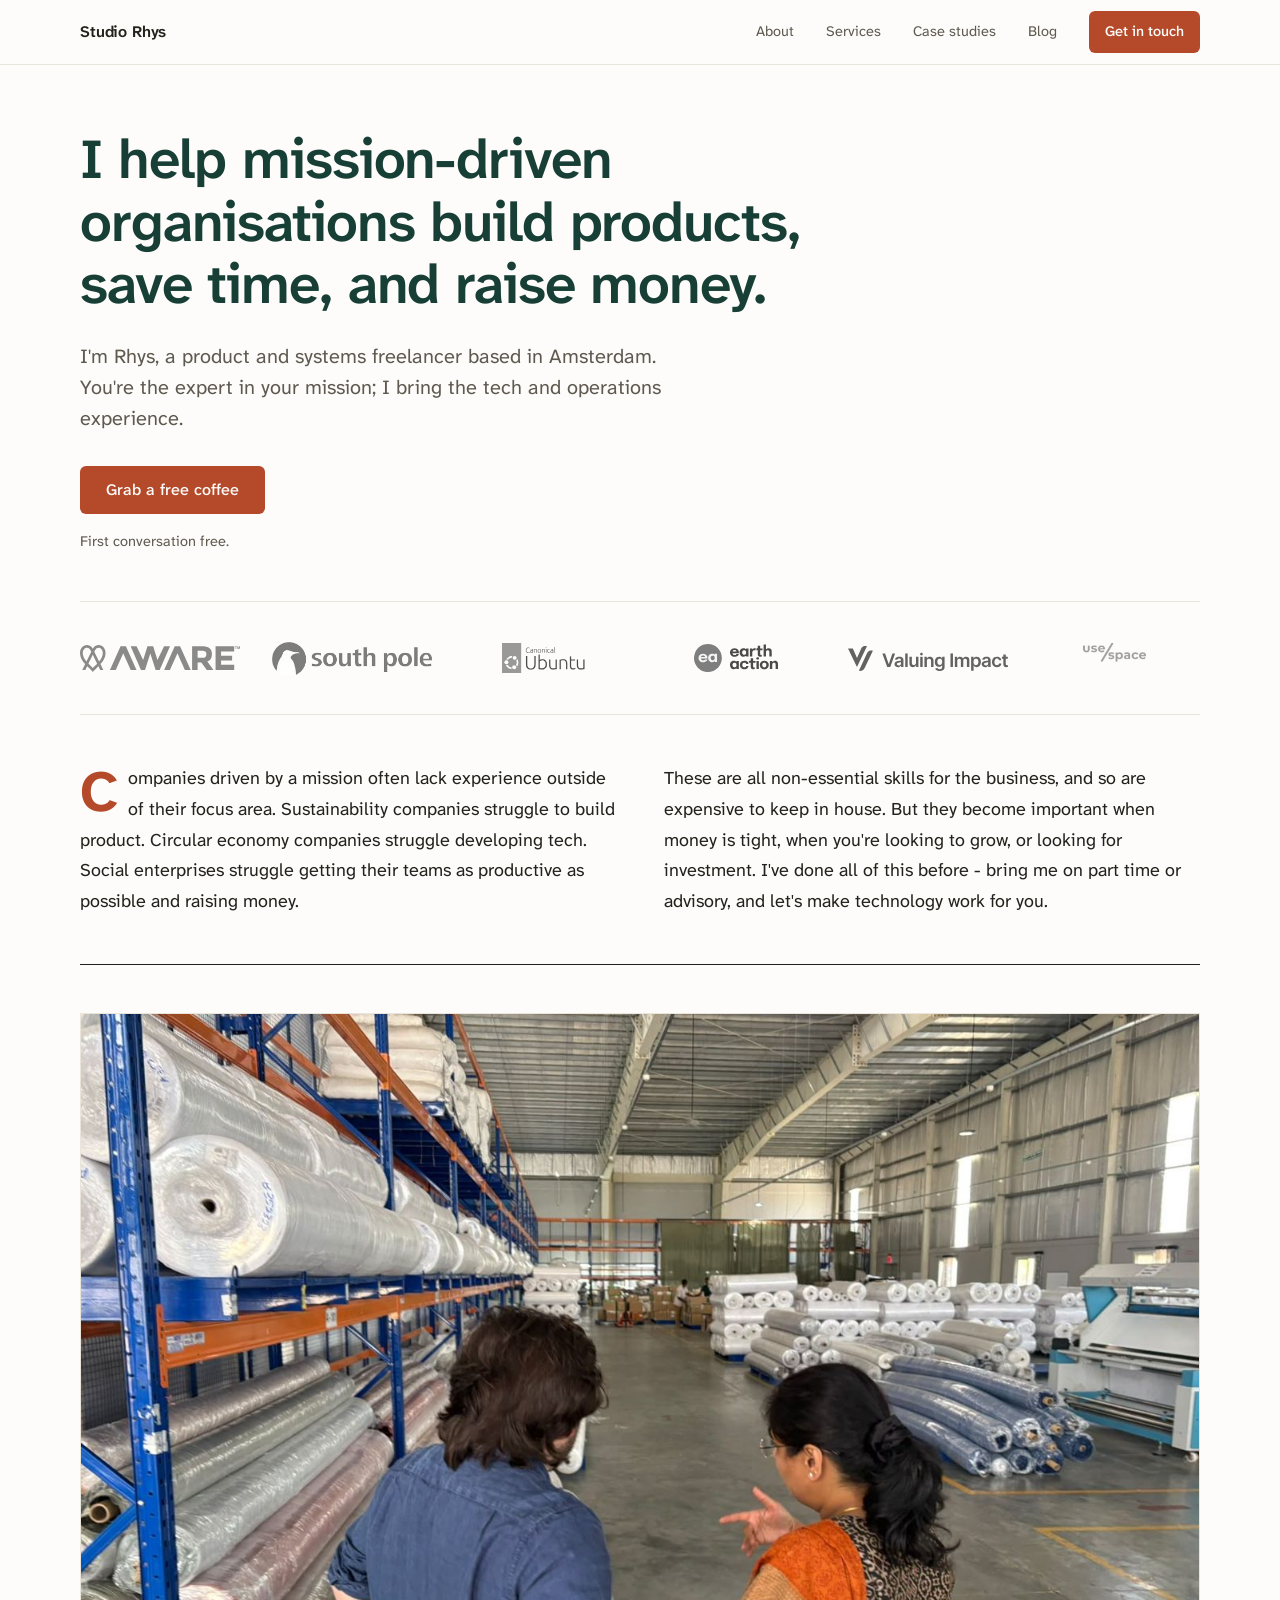
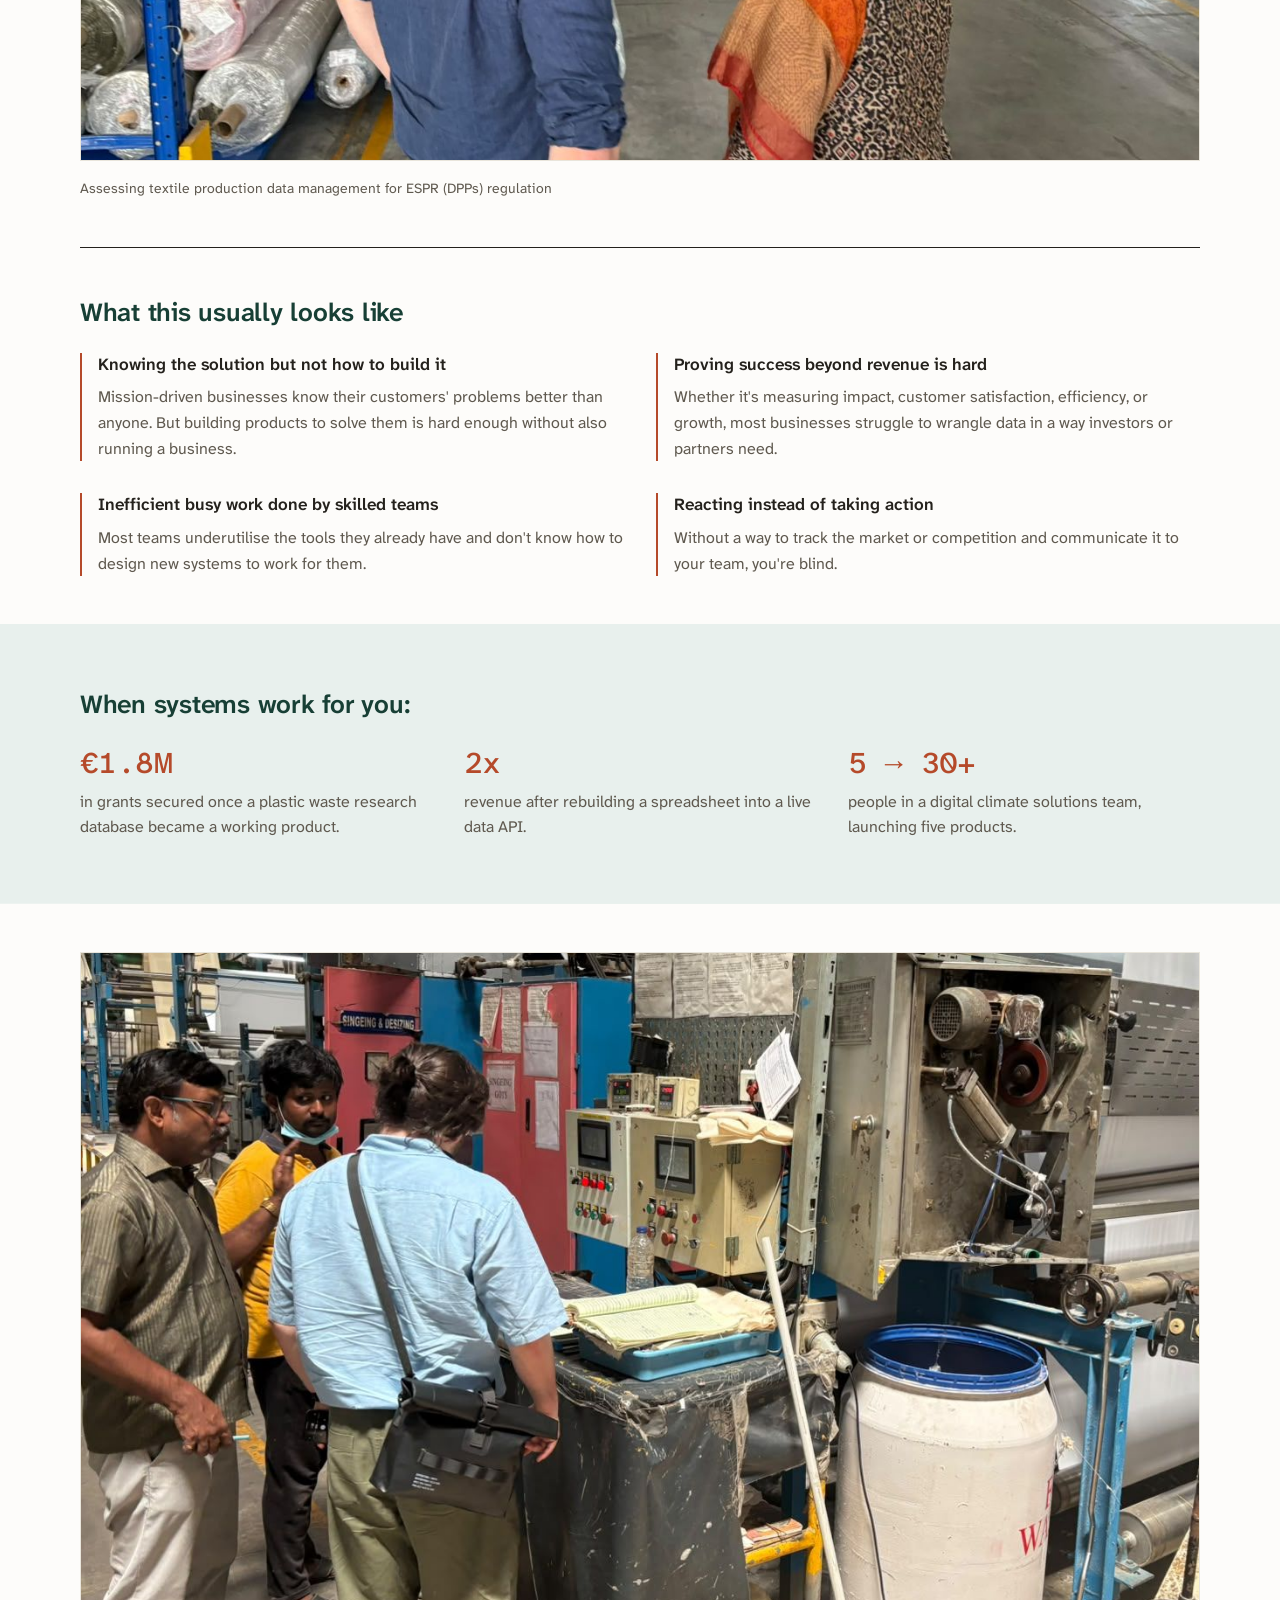
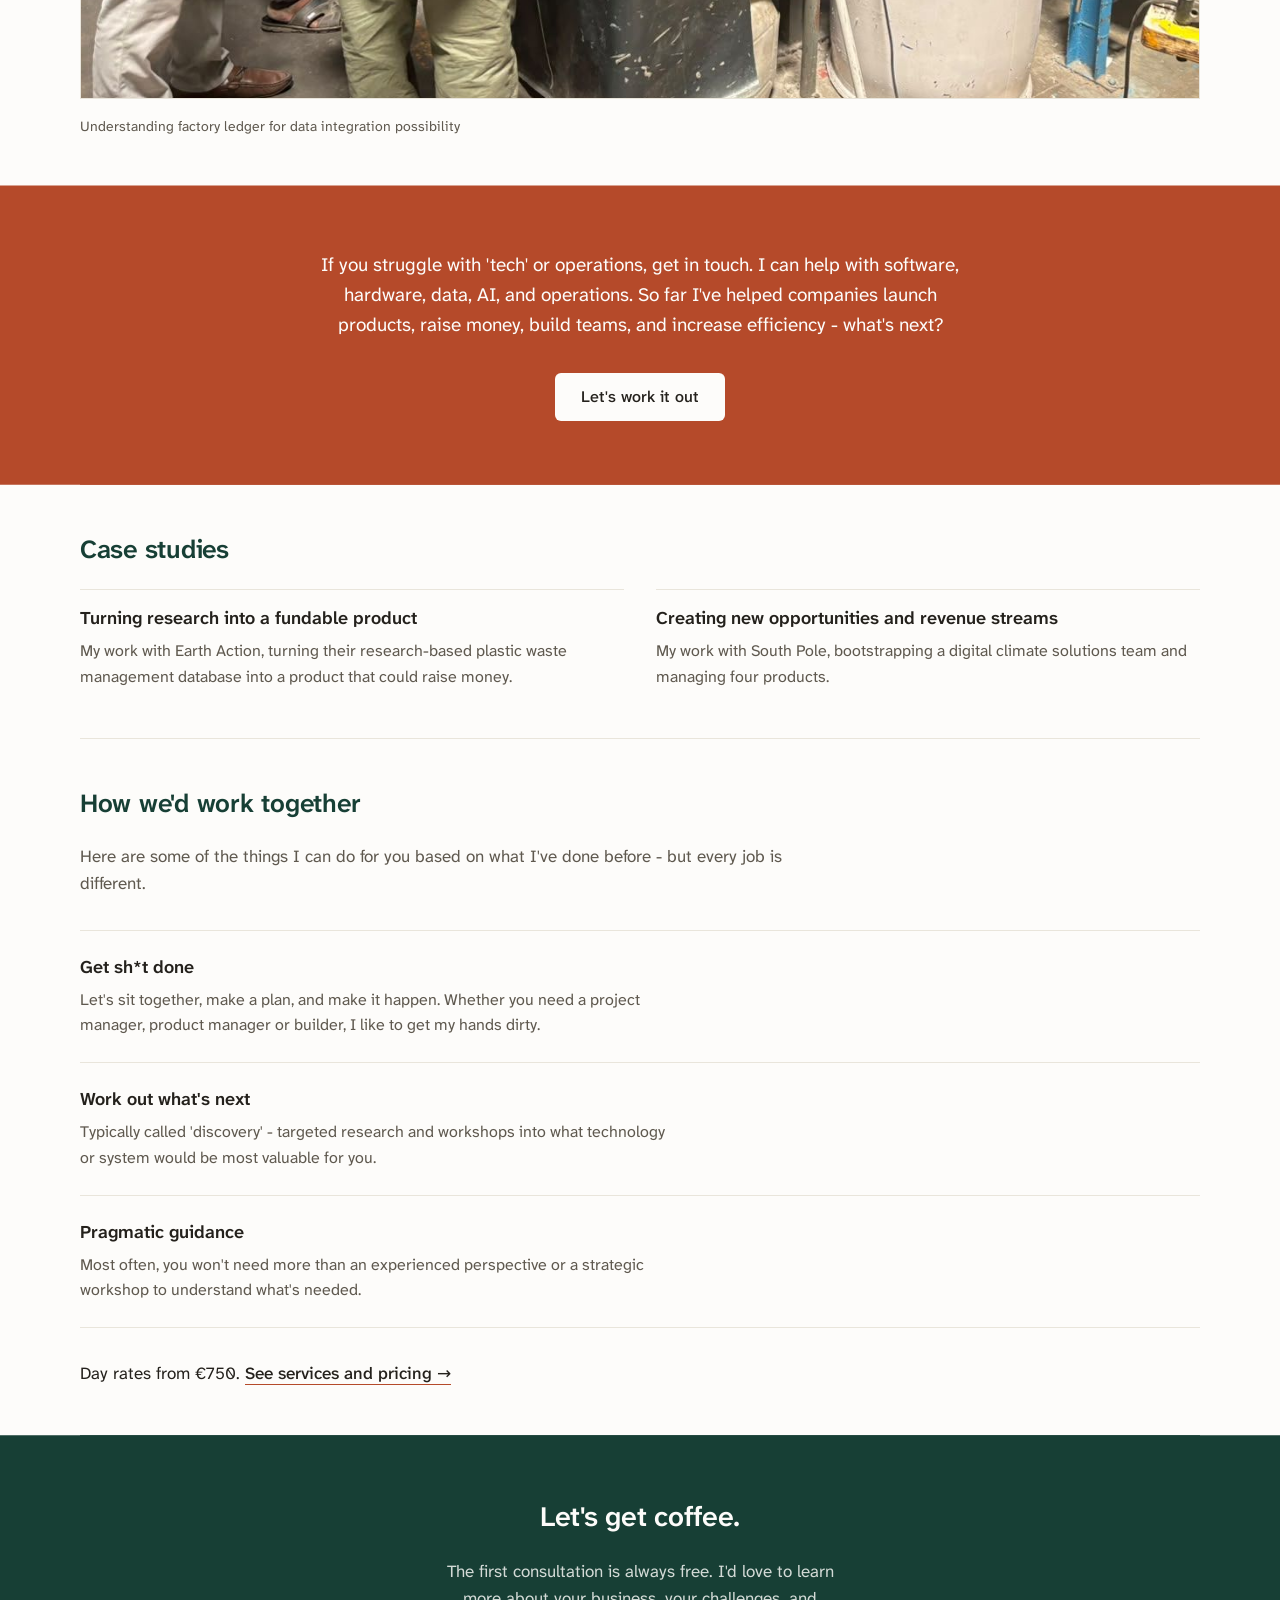
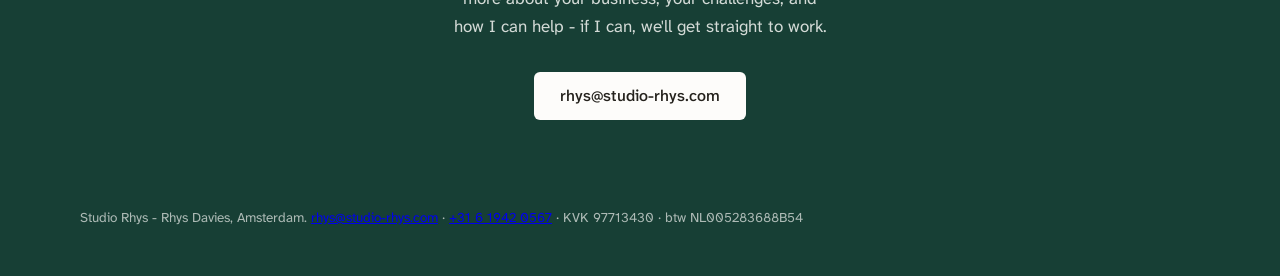
==== commit cfd9b1e1: "Add btw-id and Simple Analytics" ====
--- a/index.html
+++ b/index.html
@@ -16,9 +16,9 @@
 <meta property="og:url" content="https://studio-rhys.com/">
 <meta property="og:title" content="Studio Rhys - product and systems for mission-driven organisations">
 <meta property="og:description" content="I help mission-driven organisations build products, save time, and raise money. Rhys Davies, product and systems freelancer in Amsterdam.">
-<meta property="og:image" content="https://studio-rhys.com/og-image.png">
+<meta property="og:image" content="https://studio-rhys.com/og-image-v2.jpg">
 <meta property="og:image:width" content="1200">
-<meta property="og:image:height" content="630">
+<meta property="og:image:height" content="627">
 <meta property="og:image:alt" content="I help mission-driven organisations build products, save time, and raise money. Studio Rhys, with a photo of Rhys in a textile warehouse.">
 <meta name="twitter:card" content="summary_large_image">
 <link rel="preload" href="/fonts/atkinson-hyperlegible-next-latin-400-normal.woff2" as="font" type="font/woff2" crossorigin>
@@ -138,7 +138,9 @@
 </main>
 
 <footer>
-  <div class="inner">Studio Rhys - Rhys Davies, Amsterdam. KVK 97713430.</div>
+  <div class="inner">Studio Rhys - Rhys Davies, Amsterdam. <a href="mailto:rhys@studio-rhys.com">rhys@studio-rhys.com</a> · <a href="tel:+31619420567">+31 6 1942 0567</a> · KVK 97713430 · btw NL005283688B54</div>
 </footer>
+<!-- 100% privacy-first analytics -->
+<script async src="https://scripts.simpleanalyticscdn.com/latest.js"></script>
 </body>
 </html>
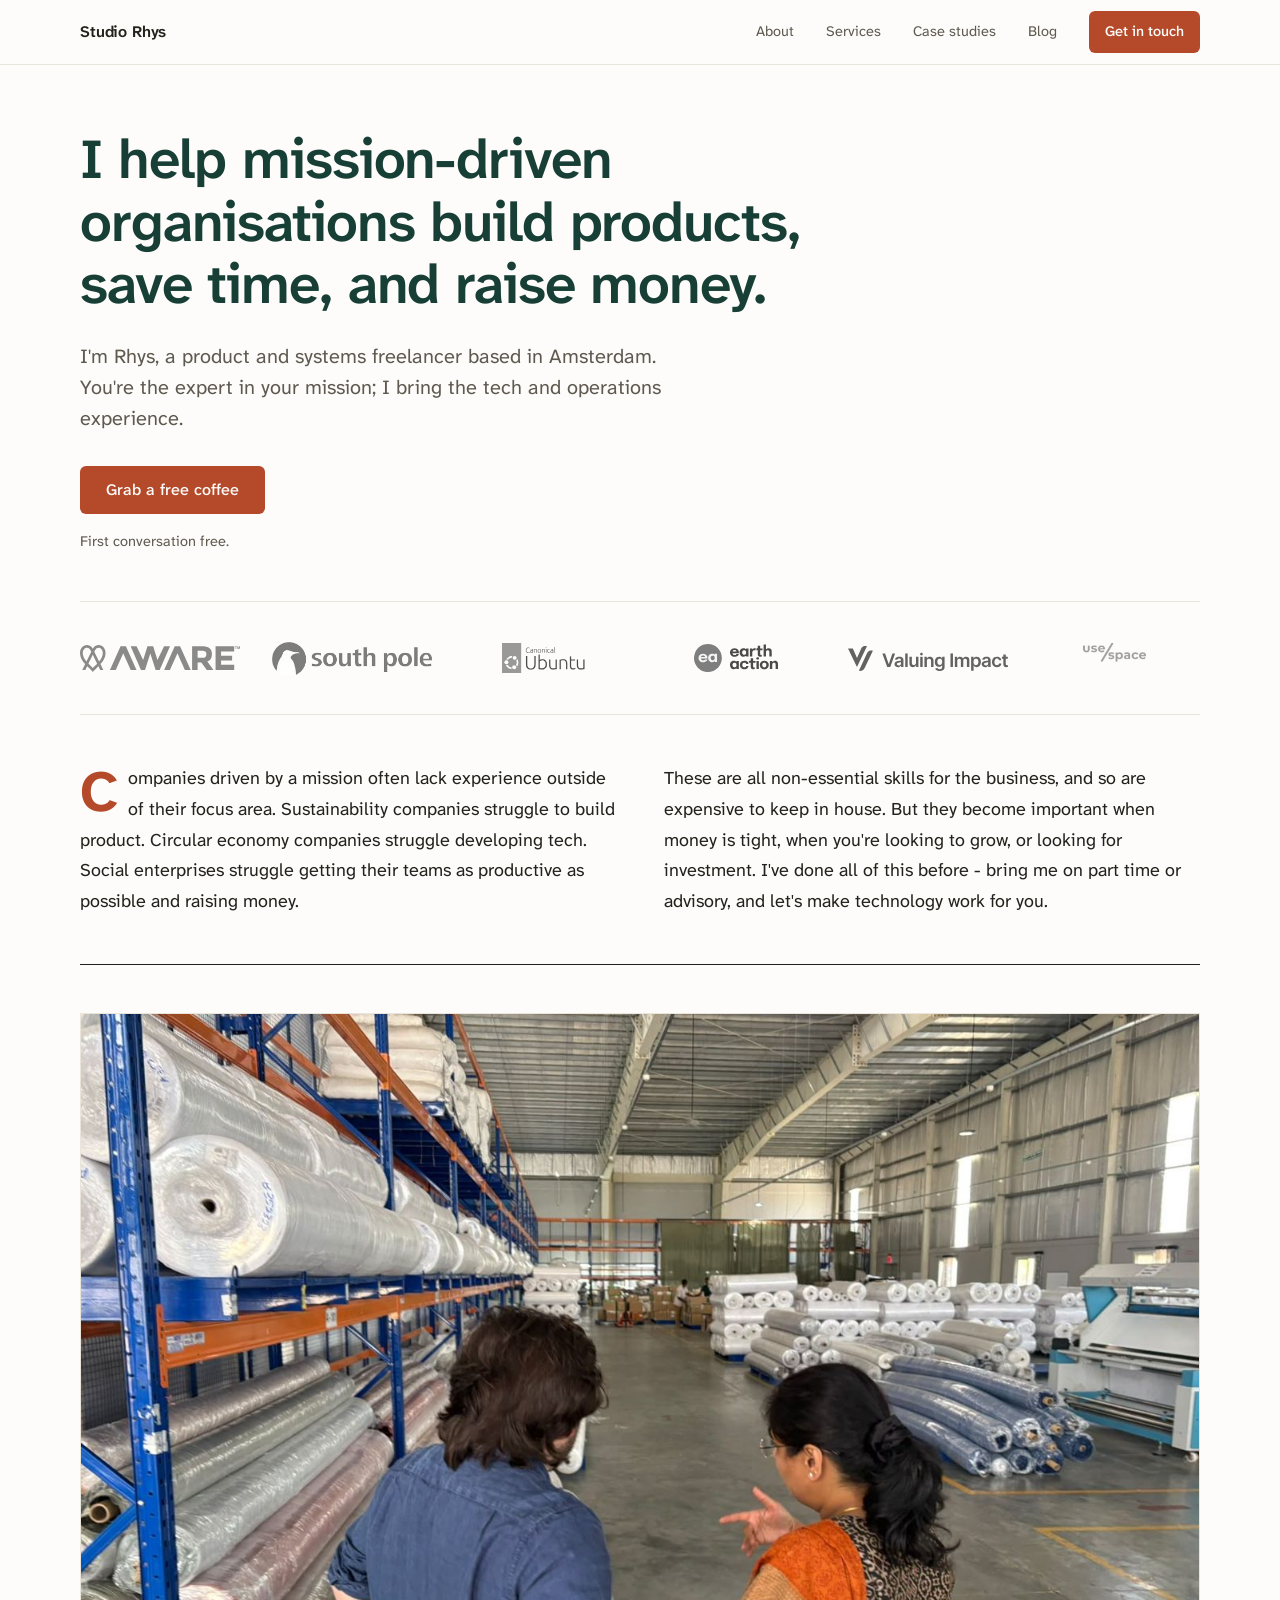
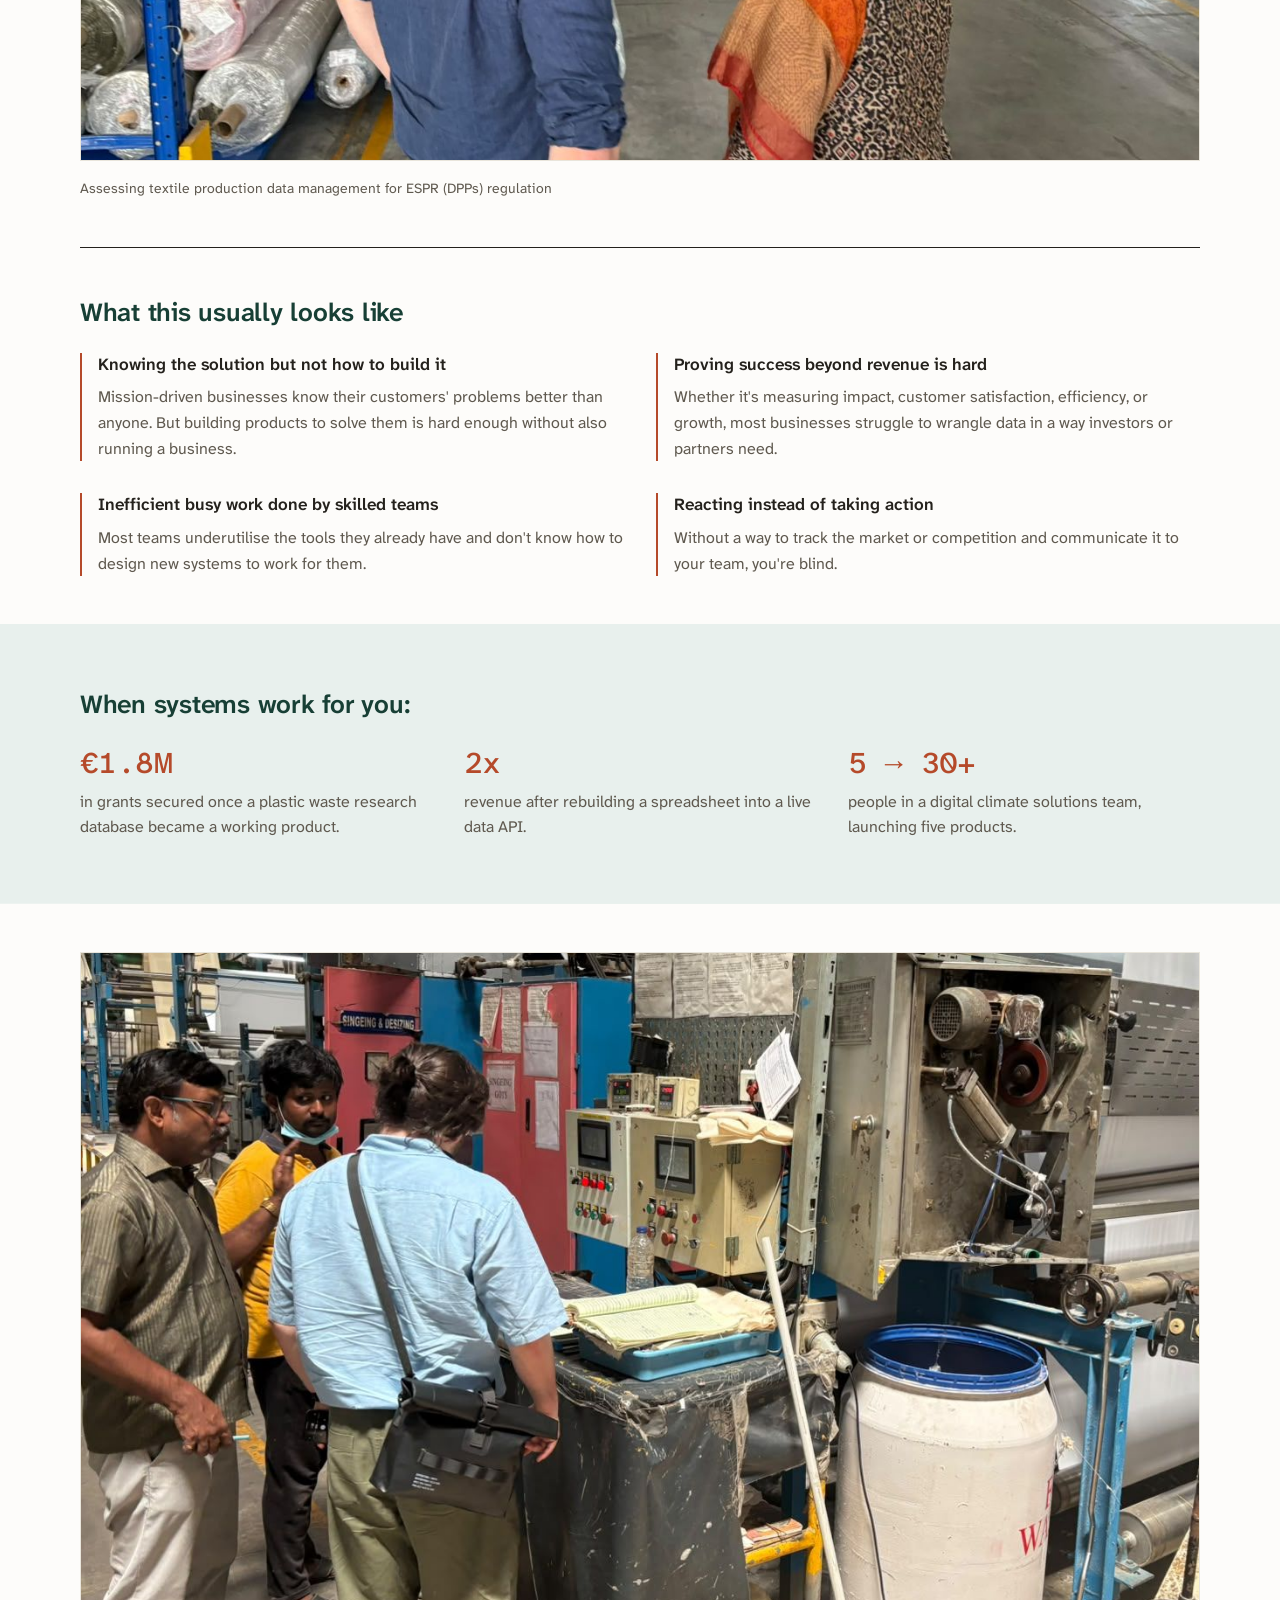
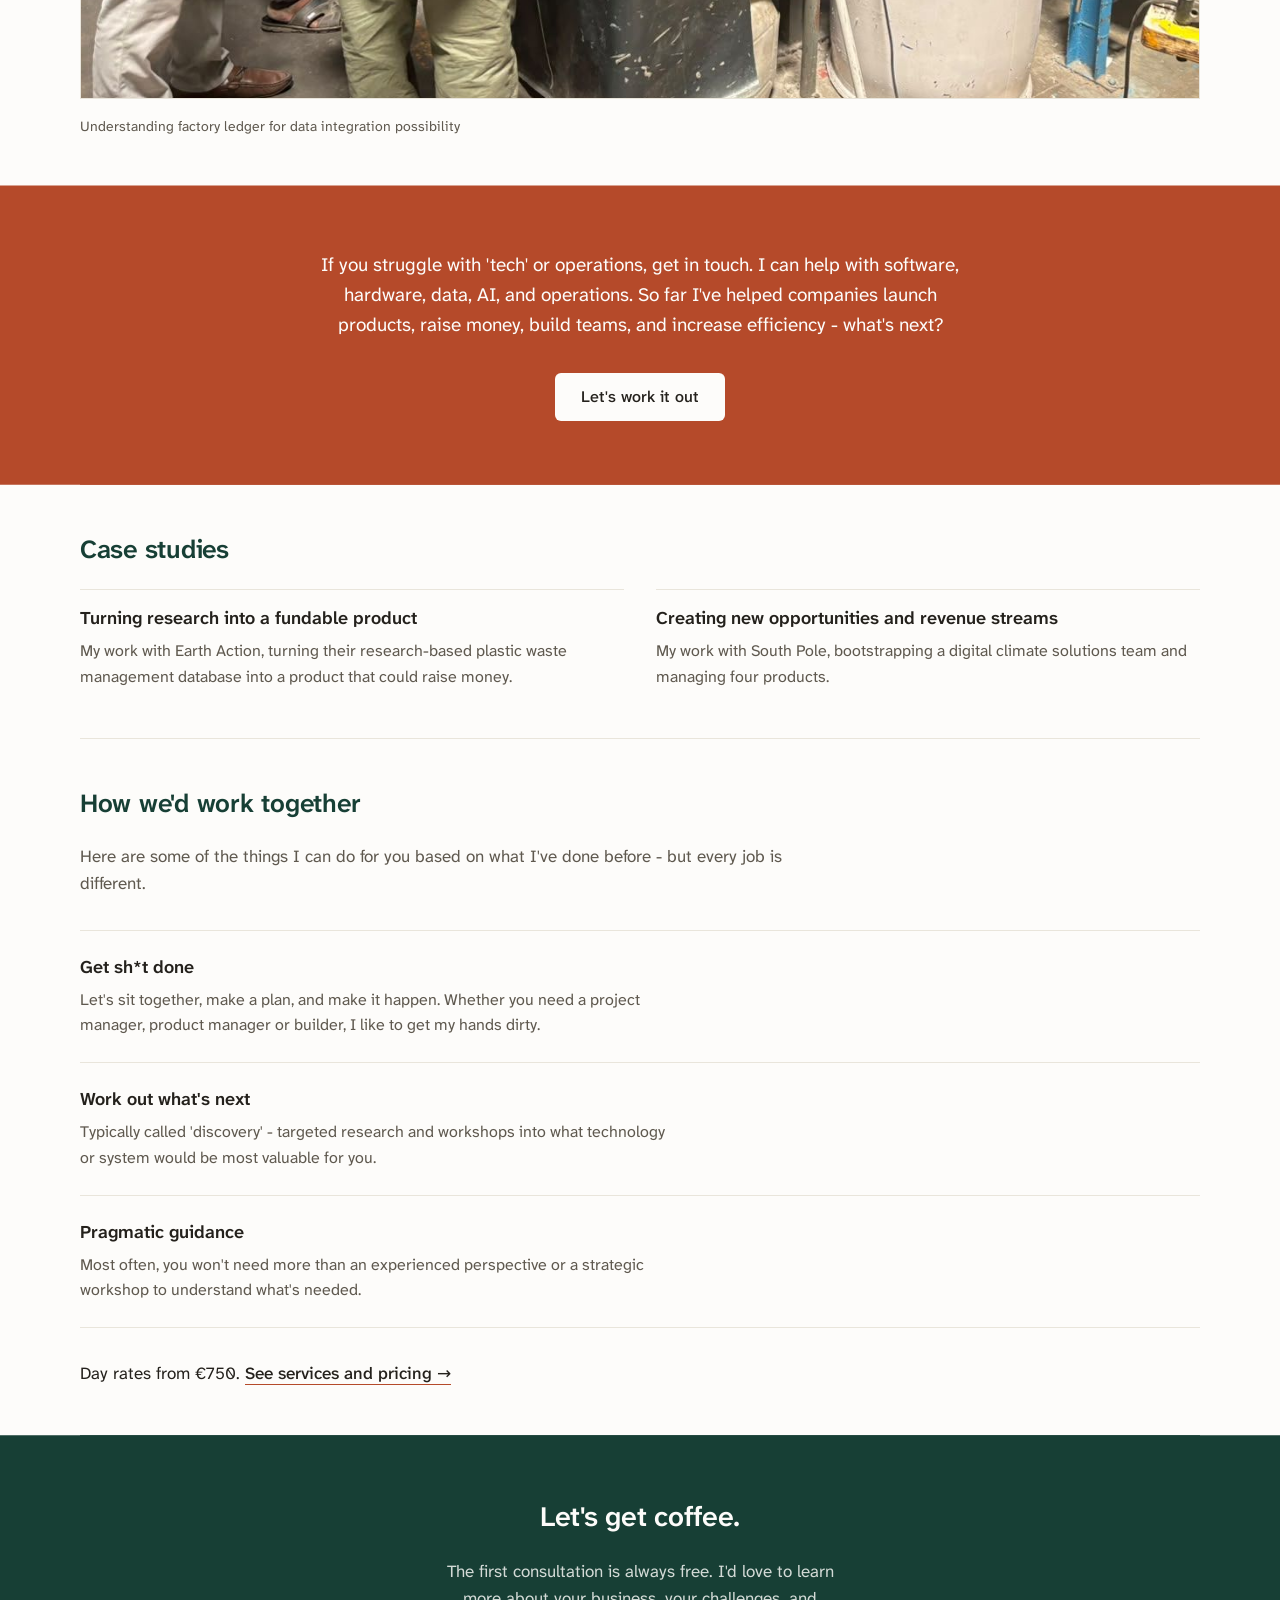
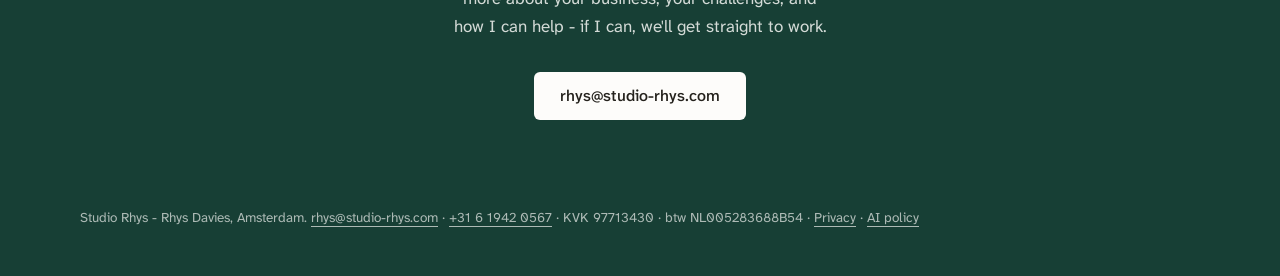
==== commit 57c20025: "adding policy pages" ====
--- a/index.html
+++ b/index.html
@@ -23,7 +23,7 @@
 <meta name="twitter:card" content="summary_large_image">
 <link rel="preload" href="/fonts/atkinson-hyperlegible-next-latin-400-normal.woff2" as="font" type="font/woff2" crossorigin>
 <link rel="preload" href="/fonts/atkinson-hyperlegible-next-latin-600-normal.woff2" as="font" type="font/woff2" crossorigin>
-<link rel="stylesheet" href="/css/style.css">
+<link rel="stylesheet" href="/css/style.css?v=2">
 </head>
 <body>
 
@@ -138,7 +138,7 @@
 </main>
 
 <footer>
-  <div class="inner">Studio Rhys - Rhys Davies, Amsterdam. <a href="mailto:rhys@studio-rhys.com">rhys@studio-rhys.com</a> · <a href="tel:+31619420567">+31 6 1942 0567</a> · KVK 97713430 · btw NL005283688B54</div>
+  <div class="inner">Studio Rhys - Rhys Davies, Amsterdam. <a href="mailto:rhys@studio-rhys.com">rhys@studio-rhys.com</a> · <a href="tel:+31619420567">+31 6 1942 0567</a> · KVK 97713430 · btw NL005283688B54 · <a href="/privacy">Privacy</a> · <a href="/ai">AI policy</a></div>
 </footer>
 <!-- 100% privacy-first analytics -->
 <script async src="https://scripts.simpleanalyticscdn.com/latest.js"></script>
--- a/css/style.css
+++ b/css/style.css
@@ -286,3 +286,16 @@
   .cta-note a{ color:var(--ink); text-decoration:none; border-bottom:1px solid var(--accent); }
   .cta-note a:hover{ color:var(--accent); }
   .photo-cap{ font-size:14px; color:var(--ink-soft); margin-top:var(--s-2); }
+  footer a{ color:inherit; text-decoration:none; border-bottom:1px solid currentColor; white-space:nowrap; }
+  footer a:hover{ color:var(--accent); }
+
+  /* POLICY PAGES */
+  .policy{ max-width:var(--measure); }
+  .policy p, .policy li{ font-size:17px; line-height:1.7; }
+  .policy p + p{ margin-top:var(--s-2); }
+  .policy h2{ font-size:20px; margin:var(--s-5) 0 var(--s-2); }
+  .policy ul{ padding-left:1.2em; }
+  .policy li + li{ margin-top:var(--s-2); }
+  .policy a{ color:var(--ink); text-decoration:none; border-bottom:1px solid var(--accent); }
+  .policy a:hover{ color:var(--accent); }
+  .policy .updated{ font-size:14.5px; color:var(--ink-soft); }
